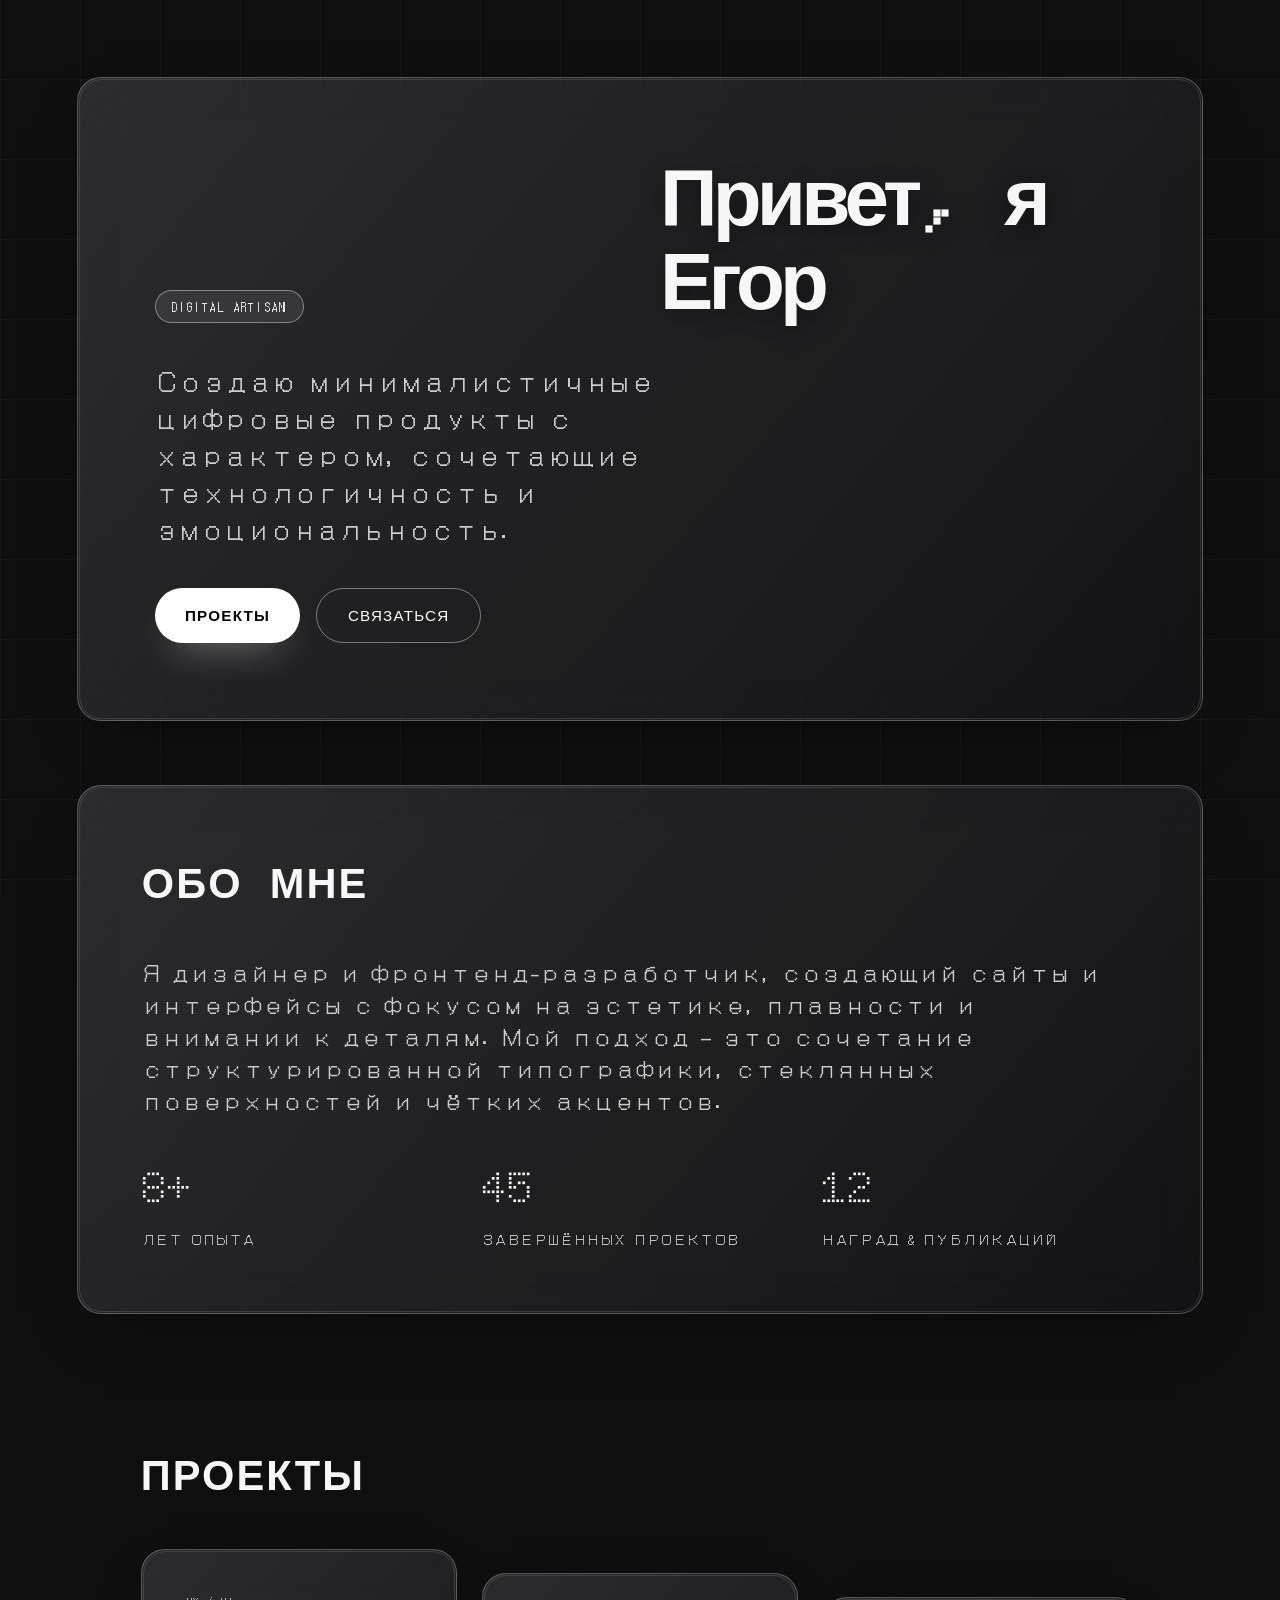
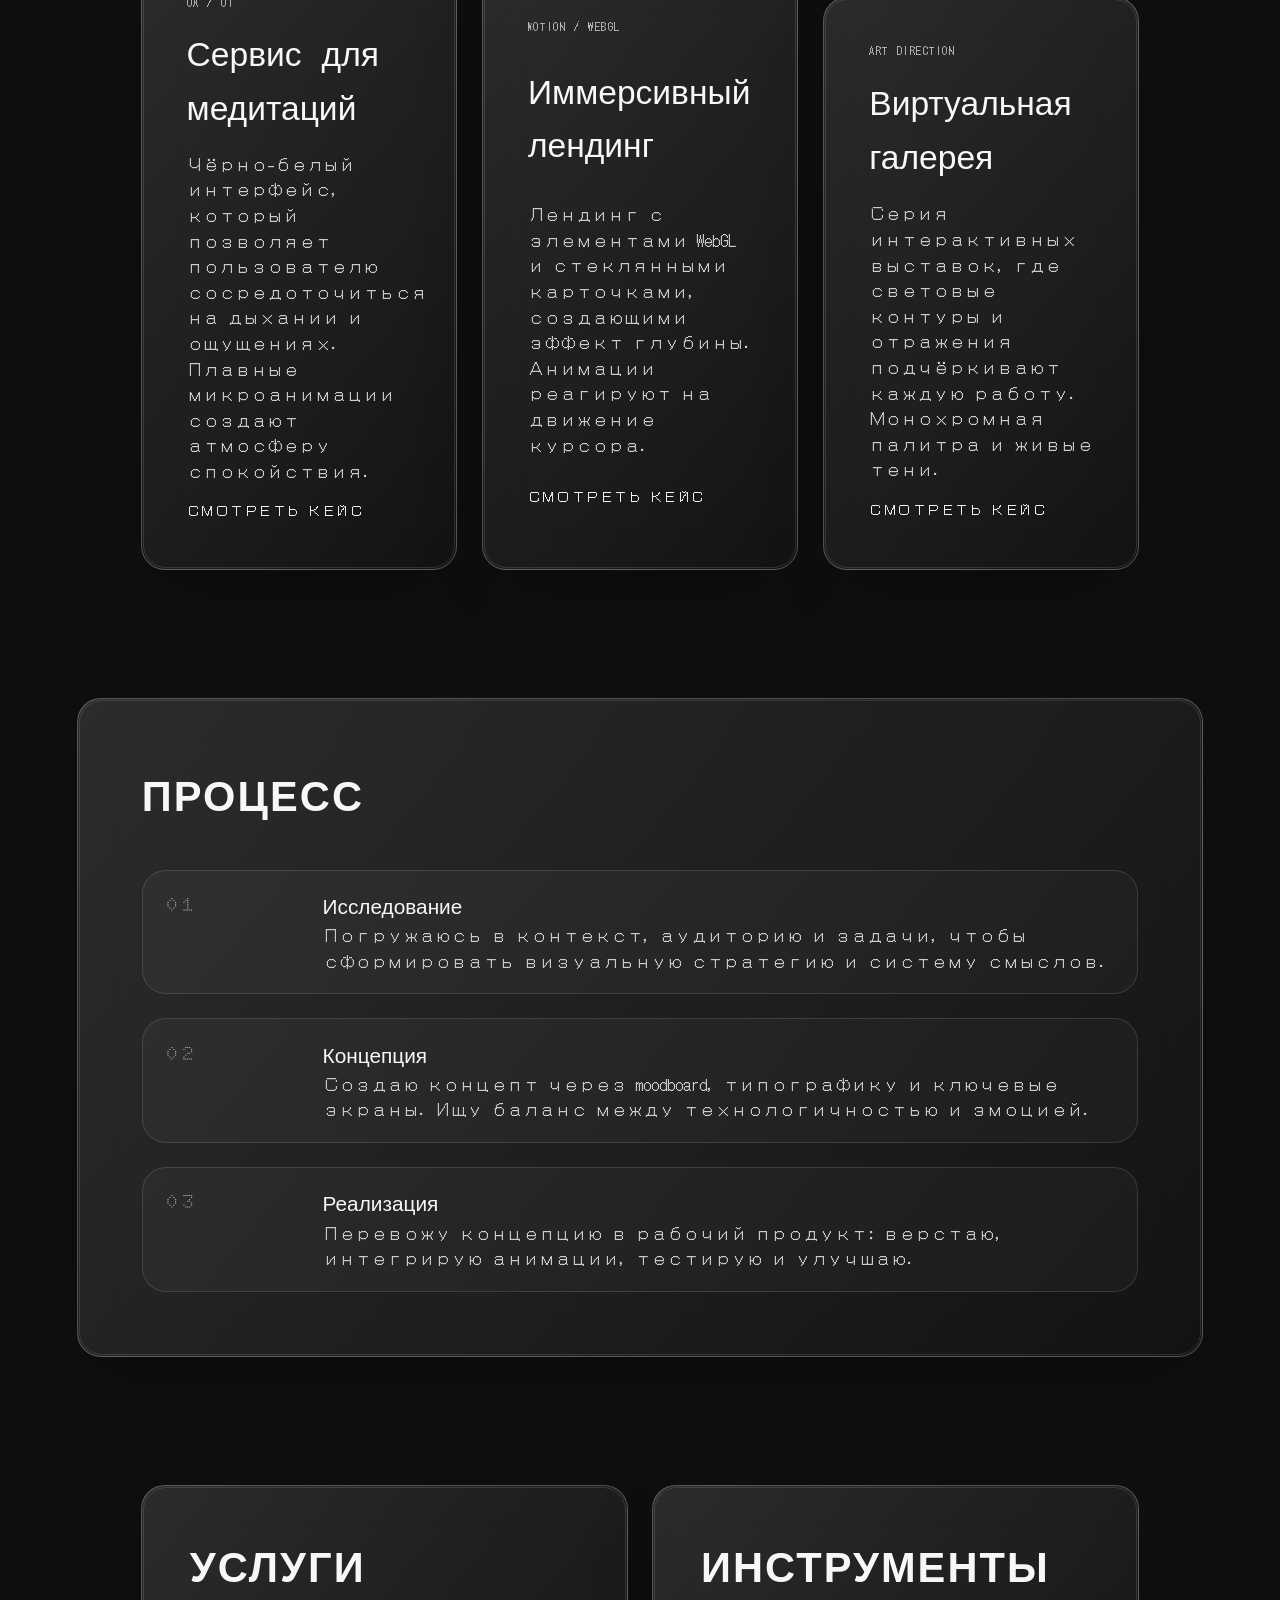
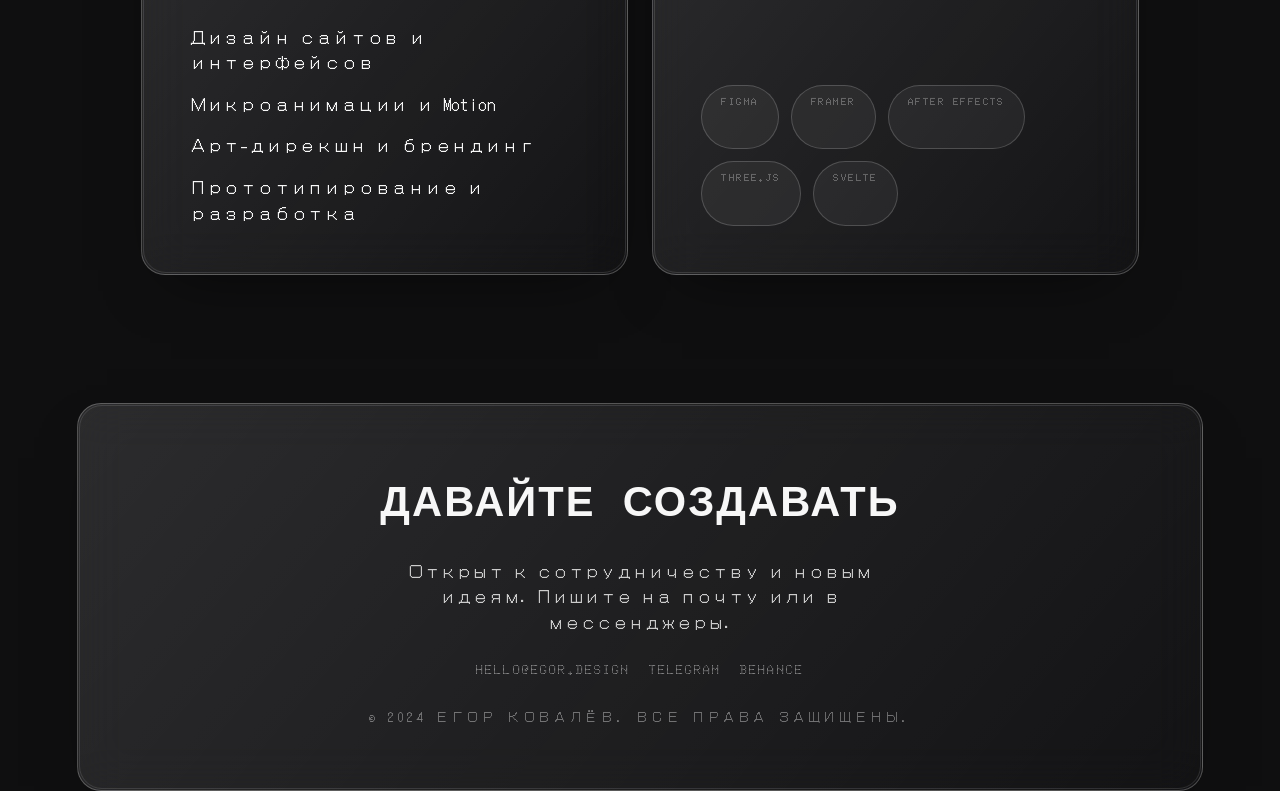
==== index.html @ e9d637c5 "Add monochrome glassmorphism portfolio site" ====
<!DOCTYPE html>
<html lang="ru">
<head>
  <meta charset="UTF-8" />
  <meta name="viewport" content="width=device-width, initial-scale=1.0" />
  <title>Портфолио — Черно-белая эстетика</title>
  <link rel="preconnect" href="https://fonts.googleapis.com">
  <link rel="preconnect" href="https://fonts.gstatic.com" crossorigin>
  <link href="https://fonts.googleapis.com/css2?family=Doto:wght@100..900&display=swap" rel="stylesheet">
  <link rel="preconnect" href="https://fonts.googleapis.com">
  <link rel="preconnect" href="https://fonts.gstatic.com" crossorigin>
  <link href="https://fonts.googleapis.com/css2?family=DotGothic16&display=swap" rel="stylesheet">
  <link rel="stylesheet" href="styles.css" />
</head>
<body>
  <div class="grid-bg"></div>
  <header class="glass hero">
    <div class="hero__badge dotgothic16-regular">Digital artisan</div>
    <h1 class="hero__title doto-900">Привет, я Егор</h1>
    <p class="hero__subtitle dotgothic16-regular">Создаю минималистичные цифровые продукты с характером, сочетающие технологичность и эмоциональность.</p>
    <div class="hero__cta">
      <a class="btn btn--primary" href="#projects">Проекты</a>
      <a class="btn btn--ghost" href="#contact">Связаться</a>
    </div>
  </header>

  <main>
    <section class="glass section" id="about">
      <h2 class="section__title doto-700">Обо мне</h2>
      <div class="section__content">
        <p class="lead dotgothic16-regular">Я дизайнер и фронтенд-разработчик, создающий сайты и интерфейсы с фокусом на эстетике, плавности и внимании к деталям. Мой подход — это сочетание структурированной типографики, стеклянных поверхностей и чётких акцентов.</p>
        <ul class="stats">
          <li class="stats__item">
            <span class="stats__value doto-500">8+</span>
            <span class="stats__label dotgothic16-regular">лет опыта</span>
          </li>
          <li class="stats__item">
            <span class="stats__value doto-500">45</span>
            <span class="stats__label dotgothic16-regular">завершённых проектов</span>
          </li>
          <li class="stats__item">
            <span class="stats__value doto-500">12</span>
            <span class="stats__label dotgothic16-regular">наград &amp; публикаций</span>
          </li>
        </ul>
      </div>
    </section>

    <section class="section" id="projects">
      <h2 class="section__title doto-700">Проекты</h2>
      <div class="projects">
        <article class="project glass">
          <div class="project__tag dotgothic16-regular">UX / UI</div>
          <h3 class="project__title doto-500">Сервис для медитаций</h3>
          <p class="project__description dotgothic16-regular">Чёрно-белый интерфейс, который позволяет пользователю сосредоточиться на дыхании и ощущениях. Плавные микроанимации создают атмосферу спокойствия.</p>
          <a class="project__link dotgothic16-regular" href="#">Смотреть кейс</a>
        </article>
        <article class="project glass">
          <div class="project__tag dotgothic16-regular">Motion / WebGL</div>
          <h3 class="project__title doto-500">Иммерсивный лендинг</h3>
          <p class="project__description dotgothic16-regular">Лендинг с элементами WebGL и стеклянными карточками, создающими эффект глубины. Анимации реагируют на движение курсора.</p>
          <a class="project__link dotgothic16-regular" href="#">Смотреть кейс</a>
        </article>
        <article class="project glass">
          <div class="project__tag dotgothic16-regular">Art Direction</div>
          <h3 class="project__title doto-500">Виртуальная галерея</h3>
          <p class="project__description dotgothic16-regular">Серия интерактивных выставок, где световые контуры и отражения подчёркивают каждую работу. Монохромная палитра и живые тени.</p>
          <a class="project__link dotgothic16-regular" href="#">Смотреть кейс</a>
        </article>
      </div>
    </section>

    <section class="glass section" id="process">
      <h2 class="section__title doto-700">Процесс</h2>
      <ol class="timeline">
        <li class="timeline__item">
          <span class="timeline__step doto-400">01</span>
          <div>
            <h3 class="timeline__title doto-500">Исследование</h3>
            <p class="timeline__description dotgothic16-regular">Погружаюсь в контекст, аудиторию и задачи, чтобы сформировать визуальную стратегию и систему смыслов.</p>
          </div>
        </li>
        <li class="timeline__item">
          <span class="timeline__step doto-400">02</span>
          <div>
            <h3 class="timeline__title doto-500">Концепция</h3>
            <p class="timeline__description dotgothic16-regular">Создаю концепт через moodboard, типографику и ключевые экраны. Ищу баланс между технологичностью и эмоцией.</p>
          </div>
        </li>
        <li class="timeline__item">
          <span class="timeline__step doto-400">03</span>
          <div>
            <h3 class="timeline__title doto-500">Реализация</h3>
            <p class="timeline__description dotgothic16-regular">Перевожу концепцию в рабочий продукт: верстаю, интегрирую анимации, тестирую и улучшаю.</p>
          </div>
        </li>
      </ol>
    </section>

    <section class="section section--split" id="services">
      <div class="glass split-card">
        <h2 class="section__title doto-700">Услуги</h2>
        <ul class="service-list">
          <li class="service-list__item dotgothic16-regular">Дизайн сайтов и интерфейсов</li>
          <li class="service-list__item dotgothic16-regular">Микроанимации и Motion</li>
          <li class="service-list__item dotgothic16-regular">Арт-дирекшн и брендинг</li>
          <li class="service-list__item dotgothic16-regular">Прототипирование и разработка</li>
        </ul>
      </div>
      <div class="glass split-card">
        <h2 class="section__title doto-700">Инструменты</h2>
        <div class="tags">
          <span class="tag doto-400">Figma</span>
          <span class="tag doto-400">Framer</span>
          <span class="tag doto-400">After Effects</span>
          <span class="tag doto-400">Three.js</span>
          <span class="tag doto-400">Svelte</span>
        </div>
      </div>
    </section>
  </main>

  <footer class="glass footer" id="contact">
    <h2 class="section__title doto-700">Давайте создавать</h2>
    <p class="footer__text dotgothic16-regular">Открыт к сотрудничеству и новым идеям. Пишите на почту или в мессенджеры.</p>
    <div class="footer__links">
      <a class="footer__link doto-400" href="mailto:hello@egor.design">hello@egor.design</a>
      <a class="footer__link doto-400" href="https://t.me/egor_design">Telegram</a>
      <a class="footer__link doto-400" href="https://www.behance.net/egor">Behance</a>
    </div>
    <p class="footer__copyright dotgothic16-regular">© 2024 Егор Ковалёв. Все права защищены.</p>
  </footer>
</body>
</html>
---- styles.css ----
:root {
  --bg-dark: #0f0f10;
  --bg-dark-soft: rgba(24, 24, 26, 0.65);
  --bg-light: rgba(255, 255, 255, 0.08);
  --border-glass: rgba(255, 255, 255, 0.25);
  --border-strong: rgba(255, 255, 255, 0.4);
  --text-high: #f7f7f7;
  --text-medium: #cccccc;
  --accent: #ffffff;
  --shadow: rgba(0, 0, 0, 0.6);
  --transition: 280ms ease;
  --radius: 24px;
}

* {
  box-sizing: border-box;
  margin: 0;
  padding: 0;
}

html,
body {
  height: 100%;
  background: var(--bg-dark);
  color: var(--text-high);
  font-family: "Doto", sans-serif;
  line-height: 1.6;
  -webkit-font-smoothing: antialiased;
}

body {
  position: relative;
  overflow-x: hidden;
  padding: clamp(2rem, 5vw, 4rem);
  display: grid;
  gap: clamp(2.5rem, 5vw, 4rem);
}

.grid-bg {
  pointer-events: none;
  position: fixed;
  inset: 0;
  background-image:
    linear-gradient(90deg, rgba(255, 255, 255, 0.05) 1px, transparent 0),
    linear-gradient(0deg, rgba(255, 255, 255, 0.05) 1px, transparent 0);
  background-size: 80px 80px;
  opacity: 0.65;
  z-index: 0;
  animation: gridPulse 12s ease-in-out infinite;
}

@keyframes gridPulse {
  0%,
  100% {
    opacity: 0.55;
    transform: scale(1);
  }
  50% {
    opacity: 0.8;
    transform: scale(1.02);
  }
}

.glass {
  position: relative;
  z-index: 1;
  border-radius: var(--radius);
  background: linear-gradient(130deg, rgba(255, 255, 255, 0.12), rgba(255, 255, 255, 0.02));
  border: 1px solid var(--border-glass);
  box-shadow: 0 25px 60px -30px var(--shadow);
  backdrop-filter: blur(24px) saturate(180%);
  -webkit-backdrop-filter: blur(24px) saturate(180%);
  transition: transform var(--transition), border-color var(--transition), box-shadow var(--transition);
}

.glass::after {
  content: "";
  position: absolute;
  inset: 1px;
  border-radius: calc(var(--radius) - 1px);
  border: 1px solid rgba(255, 255, 255, 0.12);
  pointer-events: none;
}

.hero {
  padding: clamp(2.5rem, 6vw, 5rem);
  display: grid;
  gap: clamp(1.25rem, 4vw, 2.5rem);
  align-content: start;
  animation: fadeSlide 900ms ease-out forwards;
}

.hero__badge {
  width: fit-content;
  padding: 0.35rem 1rem;
  border-radius: 999px;
  background: rgba(255, 255, 255, 0.08);
  border: 1px solid var(--border-strong);
  text-transform: uppercase;
  letter-spacing: 0.18em;
  font-size: 0.75rem;
}

.hero__title {
  font-size: clamp(3rem, 8vw, 5rem);
  font-weight: 800;
  letter-spacing: -0.06em;
  line-height: 1.05;
  text-shadow: 0 6px 25px rgba(0, 0, 0, 0.4);
}

.hero__subtitle {
  max-width: 52ch;
  color: var(--text-medium);
  font-size: clamp(1.1rem, 3vw, 1.45rem);
}

.hero__cta {
  display: flex;
  flex-wrap: wrap;
  gap: 1rem;
}

.btn {
  display: inline-flex;
  align-items: center;
  justify-content: center;
  padding: 0.9rem 1.9rem;
  border-radius: 999px;
  text-decoration: none;
  font-size: 0.95rem;
  letter-spacing: 0.08em;
  text-transform: uppercase;
  transition: transform var(--transition), background var(--transition), color var(--transition), border-color var(--transition);
}

.btn--primary {
  background: var(--accent);
  color: #060606;
  font-weight: 600;
  box-shadow: 0 18px 38px -22px rgba(255, 255, 255, 0.9);
}

.btn--ghost {
  background: transparent;
  color: var(--accent);
  border: 1px solid var(--border-strong);
}

.btn:hover,
.btn:focus {
  transform: translateY(-4px) scale(1.02);
}

.section {
  display: grid;
  gap: clamp(1.5rem, 4vw, 2.5rem);
  padding: clamp(2.25rem, 5vw, 4rem);
  position: relative;
  z-index: 1;
}

.section__title {
  font-size: clamp(1.8rem, 4vw, 2.6rem);
  letter-spacing: 0.05em;
  text-transform: uppercase;
}

.section__content {
  display: grid;
  gap: clamp(1.4rem, 3vw, 2.2rem);
}

.lead {
  font-size: clamp(1rem, 2.8vw, 1.25rem);
  color: var(--text-medium);
}

.stats {
  display: grid;
  grid-template-columns: repeat(auto-fit, minmax(120px, 1fr));
  gap: 1.5rem;
  list-style: none;
}

.stats__item {
  display: grid;
  gap: 0.4rem;
}

.stats__value {
  font-size: clamp(2rem, 5vw, 2.8rem);
  letter-spacing: -0.03em;
}

.stats__label {
  color: var(--text-medium);
  text-transform: uppercase;
  letter-spacing: 0.12em;
  font-size: 0.75rem;
}

.projects {
  display: grid;
  gap: 1.6rem;
}

.project {
  padding: clamp(1.8rem, 4vw, 2.8rem);
  display: grid;
  gap: 1rem;
  transition: transform var(--transition), border-color var(--transition);
}

.project__tag {
  letter-spacing: 0.14em;
  text-transform: uppercase;
  font-size: 0.7rem;
  color: var(--text-medium);
}

.project__title {
  font-size: clamp(1.5rem, 3.5vw, 2.1rem);
}

.project__description {
  color: var(--text-medium);
}

.project__link {
  width: fit-content;
  position: relative;
  letter-spacing: 0.12em;
  text-transform: uppercase;
  font-size: 0.8rem;
  color: var(--accent);
  text-decoration: none;
  padding-bottom: 0.2rem;
}

.project__link::after {
  content: "";
  position: absolute;
  left: 0;
  bottom: 0;
  width: 100%;
  height: 1px;
  background: var(--accent);
  transform-origin: right;
  transform: scaleX(0);
  transition: transform var(--transition);
}

.project:hover,
.project:focus-within {
  transform: translateY(-6px);
  border-color: rgba(255, 255, 255, 0.38);
}

.project:hover .project__link::after,
.project:focus-within .project__link::after {
  transform-origin: left;
  transform: scaleX(1);
}

.timeline {
  list-style: none;
  display: grid;
  gap: 1.5rem;
}

.timeline__item {
  display: grid;
  grid-template-columns: minmax(50px, 1fr) 6fr;
  gap: 1.5rem;
  align-items: start;
  padding: 1.2rem 1.5rem;
  border-radius: var(--radius);
  background: rgba(255, 255, 255, 0.03);
  border: 1px solid rgba(255, 255, 255, 0.12);
  transition: transform var(--transition), background var(--transition);
}

.timeline__item:hover {
  transform: translateX(6px);
  background: rgba(255, 255, 255, 0.08);
}

.timeline__step {
  font-size: 1.2rem;
  letter-spacing: 0.2em;
  color: var(--text-medium);
}

.timeline__title {
  font-size: 1.3rem;
}

.timeline__description {
  color: var(--text-medium);
}

.section--split {
  display: grid;
  gap: 1.5rem;
  grid-template-columns: repeat(auto-fit, minmax(260px, 1fr));
}

.split-card {
  padding: clamp(2rem, 4vw, 3rem);
  display: grid;
  gap: 1.5rem;
}

.service-list {
  list-style: none;
  display: grid;
  gap: 1rem;
}

.service-list__item {
  letter-spacing: 0.05em;
}

.tags {
  display: flex;
  flex-wrap: wrap;
  gap: 0.75rem;
}

.tag {
  padding: 0.5rem 1.2rem;
  border-radius: 999px;
  border: 1px solid rgba(255, 255, 255, 0.18);
  background: rgba(255, 255, 255, 0.05);
  letter-spacing: 0.14em;
  text-transform: uppercase;
  font-size: 0.65rem;
}

.footer {
  padding: clamp(2.5rem, 6vw, 4rem);
  display: grid;
  gap: 1.5rem;
  text-align: center;
}

.footer__text {
  color: var(--text-medium);
  max-width: 60ch;
  margin: 0 auto;
}

.footer__links {
  display: flex;
  flex-wrap: wrap;
  justify-content: center;
  gap: 1.2rem;
}

.footer__link {
  text-decoration: none;
  color: var(--accent);
  letter-spacing: 0.08em;
  text-transform: uppercase;
  font-size: 0.8rem;
  position: relative;
  padding-bottom: 0.2rem;
}

.footer__link::after {
  content: "";
  position: absolute;
  left: 0;
  bottom: 0;
  width: 100%;
  height: 1px;
  background: rgba(255, 255, 255, 0.5);
  transform: scaleX(0);
  transform-origin: right;
  transition: transform var(--transition);
}

.footer__link:hover::after {
  transform-origin: left;
  transform: scaleX(1);
}

.footer__copyright {
  color: rgba(255, 255, 255, 0.4);
  font-size: 0.75rem;
  letter-spacing: 0.3em;
  text-transform: uppercase;
}

@keyframes fadeSlide {
  from {
    opacity: 0;
    transform: translateY(30px);
  }
  to {
    opacity: 1;
    transform: translateY(0);
  }
}

main {
  display: grid;
  gap: clamp(2rem, 5vw, 4rem);
}

.doto-900 { font-family: "Doto", sans-serif; font-weight: 900; }
.doto-700 { font-family: "Doto", sans-serif; font-weight: 700; }
.doto-500 { font-family: "Doto", sans-serif; font-weight: 500; }
.doto-400 { font-family: "Doto", sans-serif; font-weight: 400; }
.doto-300 { font-family: "Doto", sans-serif; font-weight: 300; }
.dotgothic16-regular { font-family: "DotGothic16", sans-serif; font-weight: 400; }

@media (min-width: 900px) {
  body {
    padding: clamp(3rem, 6vw, 6rem);
  }

  .hero {
    grid-template-columns: repeat(2, minmax(0, 1fr));
    align-items: end;
  }

  .hero__subtitle {
    grid-column: span 2;
  }

  .hero__cta {
    grid-column: span 2;
  }

  .projects {
    grid-template-columns: repeat(3, minmax(0, 1fr));
  }

  .project:nth-child(2) {
    margin-top: 1.5rem;
  }

  .project:nth-child(3) {
    margin-top: 3rem;
  }
}

@media (prefers-reduced-motion: reduce) {
  *, *::before, *::after {
    animation-duration: 0.001ms !important;
    animation-iteration-count: 1 !important;
    transition-duration: 0.001ms !important;
    scroll-behavior: auto !important;
  }
}
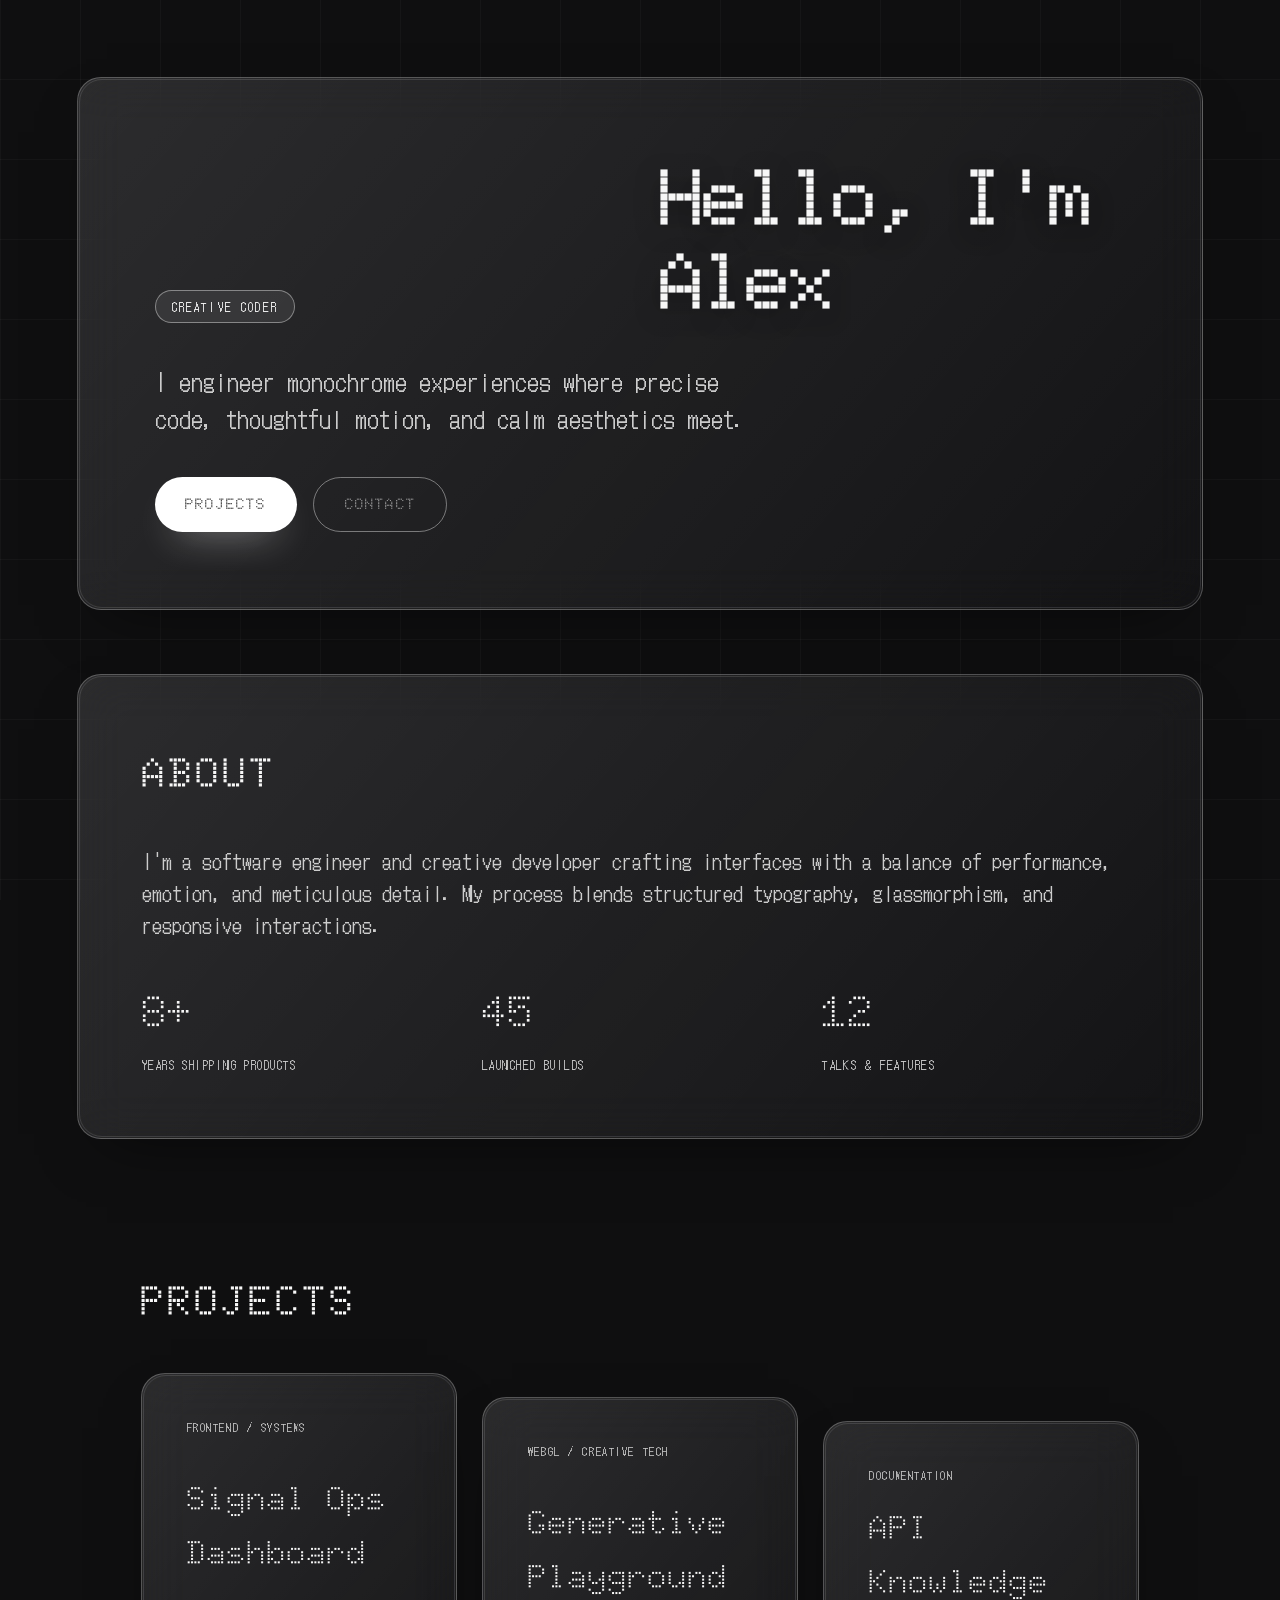
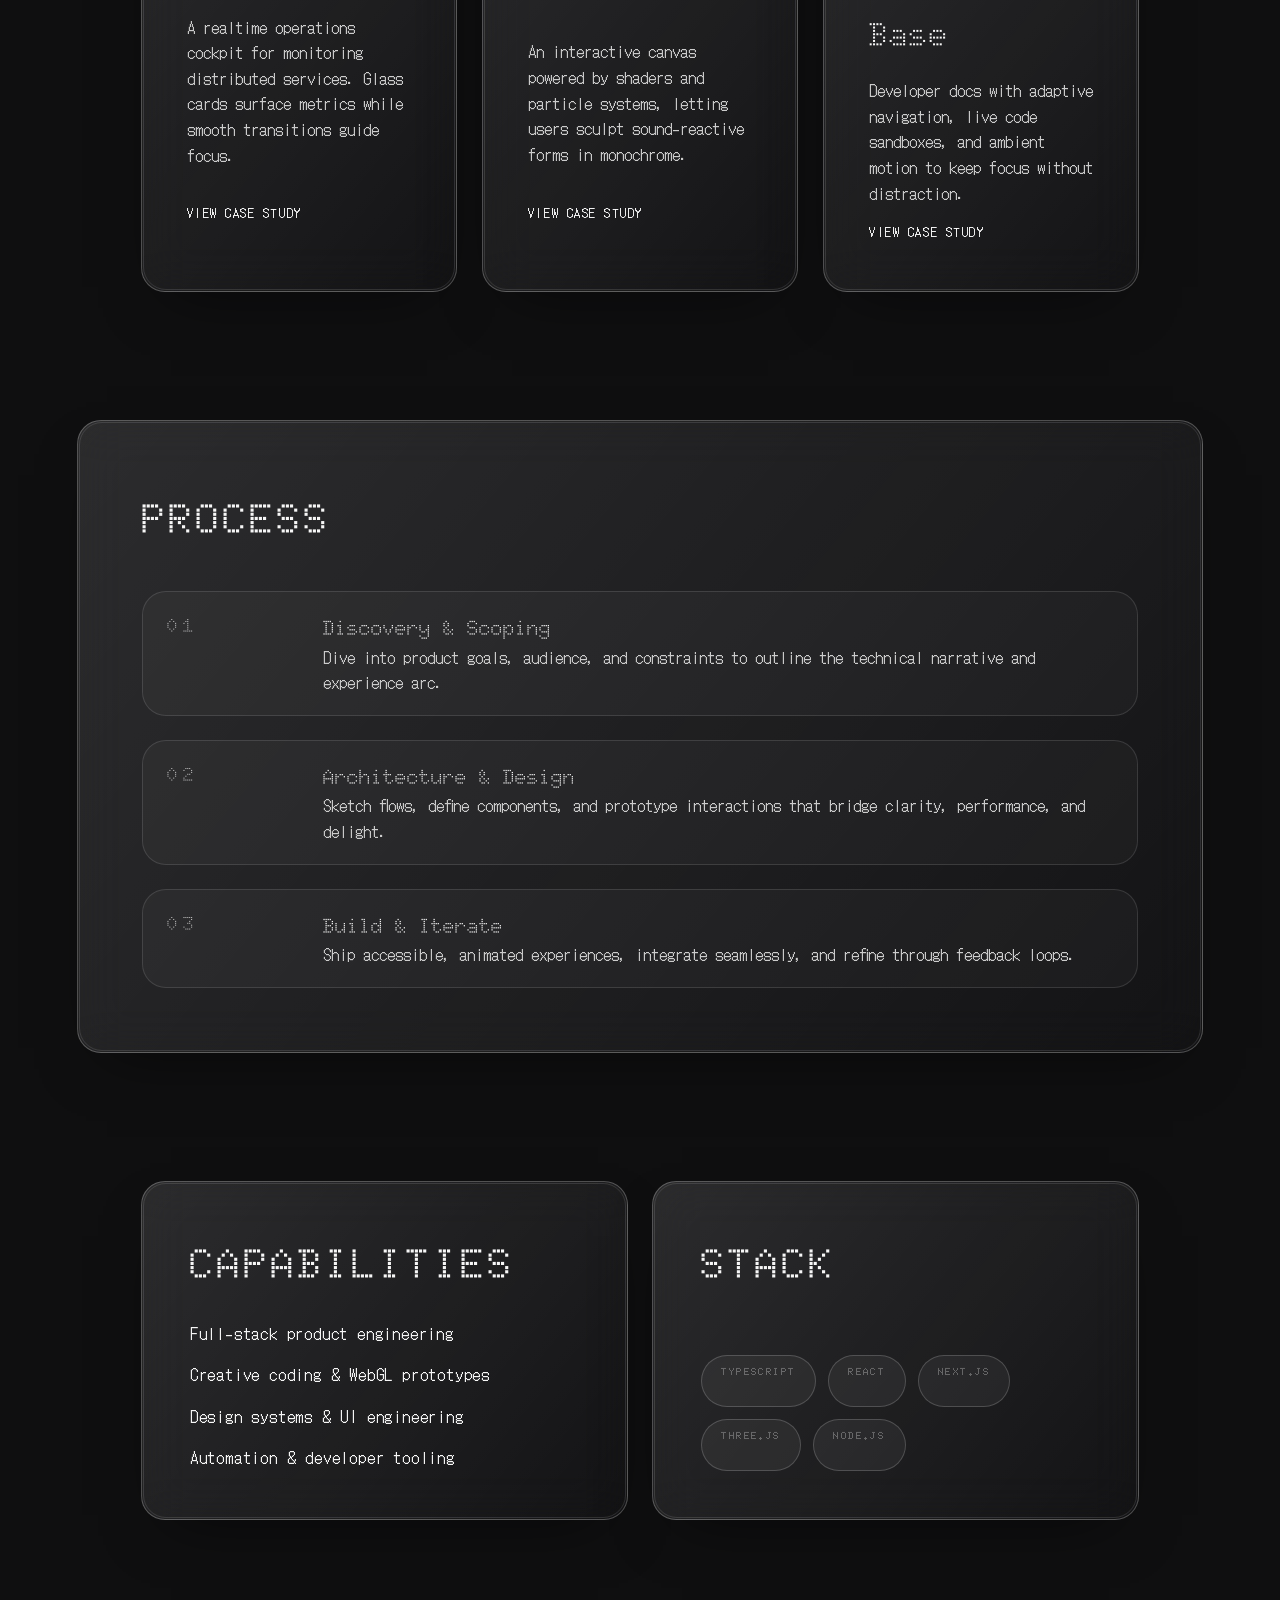
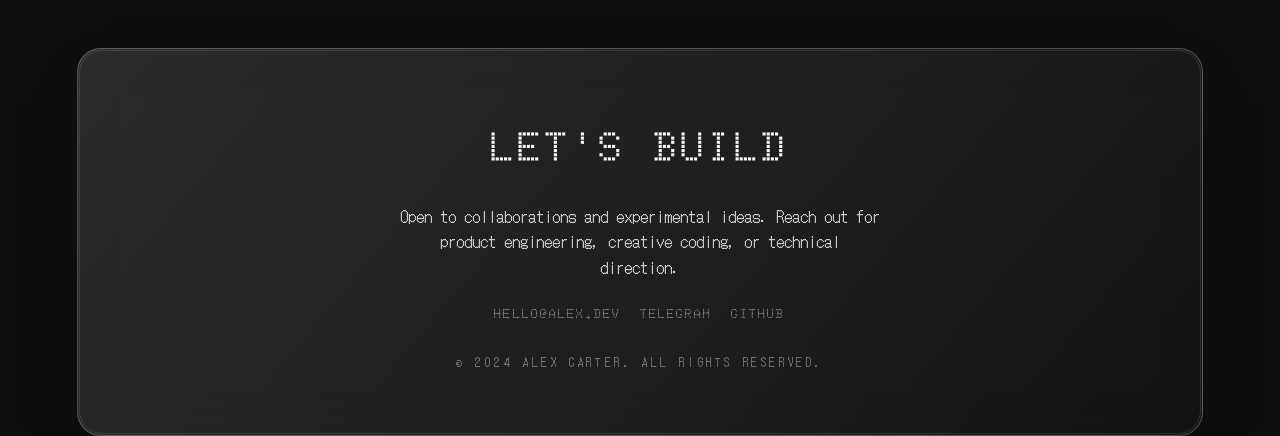
==== commit 1d186e2b: "Translate portfolio content to English" ====
--- a/index.html
+++ b/index.html
@@ -1,9 +1,9 @@
 <!DOCTYPE html>
-<html lang="ru">
+<html lang="en">
 <head>
   <meta charset="UTF-8" />
   <meta name="viewport" content="width=device-width, initial-scale=1.0" />
-  <title>Портфолио — Черно-белая эстетика</title>
+  <title>Monochrome Developer Portfolio</title>
   <link rel="preconnect" href="https://fonts.googleapis.com">
   <link rel="preconnect" href="https://fonts.gstatic.com" crossorigin>
   <link href="https://fonts.googleapis.com/css2?family=Doto:wght@100..900&display=swap" rel="stylesheet">
@@ -15,83 +15,83 @@
 <body>
   <div class="grid-bg"></div>
   <header class="glass hero">
-    <div class="hero__badge dotgothic16-regular">Digital artisan</div>
-    <h1 class="hero__title doto-900">Привет, я Егор</h1>
-    <p class="hero__subtitle dotgothic16-regular">Создаю минималистичные цифровые продукты с характером, сочетающие технологичность и эмоциональность.</p>
+    <div class="hero__badge dotgothic16-regular">Creative coder</div>
+    <h1 class="hero__title doto-900">Hello, I'm Alex</h1>
+    <p class="hero__subtitle dotgothic16-regular">I engineer monochrome experiences where precise code, thoughtful motion, and calm aesthetics meet.</p>
     <div class="hero__cta">
-      <a class="btn btn--primary" href="#projects">Проекты</a>
-      <a class="btn btn--ghost" href="#contact">Связаться</a>
+      <a class="btn btn--primary" href="#projects">Projects</a>
+      <a class="btn btn--ghost" href="#contact">Contact</a>
     </div>
   </header>
 
   <main>
     <section class="glass section" id="about">
-      <h2 class="section__title doto-700">Обо мне</h2>
+      <h2 class="section__title doto-700">About</h2>
       <div class="section__content">
-        <p class="lead dotgothic16-regular">Я дизайнер и фронтенд-разработчик, создающий сайты и интерфейсы с фокусом на эстетике, плавности и внимании к деталям. Мой подход — это сочетание структурированной типографики, стеклянных поверхностей и чётких акцентов.</p>
+        <p class="lead dotgothic16-regular">I'm a software engineer and creative developer crafting interfaces with a balance of performance, emotion, and meticulous detail. My process blends structured typography, glassmorphism, and responsive interactions.</p>
         <ul class="stats">
           <li class="stats__item">
             <span class="stats__value doto-500">8+</span>
-            <span class="stats__label dotgothic16-regular">лет опыта</span>
+            <span class="stats__label dotgothic16-regular">years shipping products</span>
           </li>
           <li class="stats__item">
             <span class="stats__value doto-500">45</span>
-            <span class="stats__label dotgothic16-regular">завершённых проектов</span>
+            <span class="stats__label dotgothic16-regular">launched builds</span>
           </li>
           <li class="stats__item">
             <span class="stats__value doto-500">12</span>
-            <span class="stats__label dotgothic16-regular">наград &amp; публикаций</span>
+            <span class="stats__label dotgothic16-regular">talks &amp; features</span>
           </li>
         </ul>
       </div>
     </section>
 
     <section class="section" id="projects">
-      <h2 class="section__title doto-700">Проекты</h2>
+      <h2 class="section__title doto-700">Projects</h2>
       <div class="projects">
         <article class="project glass">
-          <div class="project__tag dotgothic16-regular">UX / UI</div>
-          <h3 class="project__title doto-500">Сервис для медитаций</h3>
-          <p class="project__description dotgothic16-regular">Чёрно-белый интерфейс, который позволяет пользователю сосредоточиться на дыхании и ощущениях. Плавные микроанимации создают атмосферу спокойствия.</p>
-          <a class="project__link dotgothic16-regular" href="#">Смотреть кейс</a>
+          <div class="project__tag dotgothic16-regular">Frontend / Systems</div>
+          <h3 class="project__title doto-500">Signal Ops Dashboard</h3>
+          <p class="project__description dotgothic16-regular">A realtime operations cockpit for monitoring distributed services. Glass cards surface metrics while smooth transitions guide focus.</p>
+          <a class="project__link dotgothic16-regular" href="#">View case study</a>
         </article>
         <article class="project glass">
-          <div class="project__tag dotgothic16-regular">Motion / WebGL</div>
-          <h3 class="project__title doto-500">Иммерсивный лендинг</h3>
-          <p class="project__description dotgothic16-regular">Лендинг с элементами WebGL и стеклянными карточками, создающими эффект глубины. Анимации реагируют на движение курсора.</p>
-          <a class="project__link dotgothic16-regular" href="#">Смотреть кейс</a>
+          <div class="project__tag dotgothic16-regular">WebGL / Creative Tech</div>
+          <h3 class="project__title doto-500">Generative Playground</h3>
+          <p class="project__description dotgothic16-regular">An interactive canvas powered by shaders and particle systems, letting users sculpt sound-reactive forms in monochrome.</p>
+          <a class="project__link dotgothic16-regular" href="#">View case study</a>
         </article>
         <article class="project glass">
-          <div class="project__tag dotgothic16-regular">Art Direction</div>
-          <h3 class="project__title doto-500">Виртуальная галерея</h3>
-          <p class="project__description dotgothic16-regular">Серия интерактивных выставок, где световые контуры и отражения подчёркивают каждую работу. Монохромная палитра и живые тени.</p>
-          <a class="project__link dotgothic16-regular" href="#">Смотреть кейс</a>
+          <div class="project__tag dotgothic16-regular">Documentation</div>
+          <h3 class="project__title doto-500">API Knowledge Base</h3>
+          <p class="project__description dotgothic16-regular">Developer docs with adaptive navigation, live code sandboxes, and ambient motion to keep focus without distraction.</p>
+          <a class="project__link dotgothic16-regular" href="#">View case study</a>
         </article>
       </div>
     </section>
 
     <section class="glass section" id="process">
-      <h2 class="section__title doto-700">Процесс</h2>
+      <h2 class="section__title doto-700">Process</h2>
       <ol class="timeline">
         <li class="timeline__item">
           <span class="timeline__step doto-400">01</span>
           <div>
-            <h3 class="timeline__title doto-500">Исследование</h3>
-            <p class="timeline__description dotgothic16-regular">Погружаюсь в контекст, аудиторию и задачи, чтобы сформировать визуальную стратегию и систему смыслов.</p>
+            <h3 class="timeline__title doto-500">Discovery &amp; Scoping</h3>
+            <p class="timeline__description dotgothic16-regular">Dive into product goals, audience, and constraints to outline the technical narrative and experience arc.</p>
           </div>
         </li>
         <li class="timeline__item">
           <span class="timeline__step doto-400">02</span>
           <div>
-            <h3 class="timeline__title doto-500">Концепция</h3>
-            <p class="timeline__description dotgothic16-regular">Создаю концепт через moodboard, типографику и ключевые экраны. Ищу баланс между технологичностью и эмоцией.</p>
+            <h3 class="timeline__title doto-500">Architecture &amp; Design</h3>
+            <p class="timeline__description dotgothic16-regular">Sketch flows, define components, and prototype interactions that bridge clarity, performance, and delight.</p>
           </div>
         </li>
         <li class="timeline__item">
           <span class="timeline__step doto-400">03</span>
           <div>
-            <h3 class="timeline__title doto-500">Реализация</h3>
-            <p class="timeline__description dotgothic16-regular">Перевожу концепцию в рабочий продукт: верстаю, интегрирую анимации, тестирую и улучшаю.</p>
+            <h3 class="timeline__title doto-500">Build &amp; Iterate</h3>
+            <p class="timeline__description dotgothic16-regular">Ship accessible, animated experiences, integrate seamlessly, and refine through feedback loops.</p>
           </div>
         </li>
       </ol>
@@ -99,36 +99,36 @@
 
     <section class="section section--split" id="services">
       <div class="glass split-card">
-        <h2 class="section__title doto-700">Услуги</h2>
+        <h2 class="section__title doto-700">Capabilities</h2>
         <ul class="service-list">
-          <li class="service-list__item dotgothic16-regular">Дизайн сайтов и интерфейсов</li>
-          <li class="service-list__item dotgothic16-regular">Микроанимации и Motion</li>
-          <li class="service-list__item dotgothic16-regular">Арт-дирекшн и брендинг</li>
-          <li class="service-list__item dotgothic16-regular">Прототипирование и разработка</li>
+          <li class="service-list__item dotgothic16-regular">Full-stack product engineering</li>
+          <li class="service-list__item dotgothic16-regular">Creative coding &amp; WebGL prototypes</li>
+          <li class="service-list__item dotgothic16-regular">Design systems &amp; UI engineering</li>
+          <li class="service-list__item dotgothic16-regular">Automation &amp; developer tooling</li>
         </ul>
       </div>
       <div class="glass split-card">
-        <h2 class="section__title doto-700">Инструменты</h2>
+        <h2 class="section__title doto-700">Stack</h2>
         <div class="tags">
-          <span class="tag doto-400">Figma</span>
-          <span class="tag doto-400">Framer</span>
-          <span class="tag doto-400">After Effects</span>
+          <span class="tag doto-400">TypeScript</span>
+          <span class="tag doto-400">React</span>
+          <span class="tag doto-400">Next.js</span>
           <span class="tag doto-400">Three.js</span>
-          <span class="tag doto-400">Svelte</span>
+          <span class="tag doto-400">Node.js</span>
         </div>
       </div>
     </section>
   </main>
 
   <footer class="glass footer" id="contact">
-    <h2 class="section__title doto-700">Давайте создавать</h2>
-    <p class="footer__text dotgothic16-regular">Открыт к сотрудничеству и новым идеям. Пишите на почту или в мессенджеры.</p>
+    <h2 class="section__title doto-700">Let's build</h2>
+    <p class="footer__text dotgothic16-regular">Open to collaborations and experimental ideas. Reach out for product engineering, creative coding, or technical direction.</p>
     <div class="footer__links">
-      <a class="footer__link doto-400" href="mailto:hello@egor.design">hello@egor.design</a>
-      <a class="footer__link doto-400" href="https://t.me/egor_design">Telegram</a>
-      <a class="footer__link doto-400" href="https://www.behance.net/egor">Behance</a>
+      <a class="footer__link doto-400" href="mailto:hello@alex.dev">hello@alex.dev</a>
+      <a class="footer__link doto-400" href="https://t.me/alex_codes">Telegram</a>
+      <a class="footer__link doto-400" href="https://github.com/alex">GitHub</a>
     </div>
-    <p class="footer__copyright dotgothic16-regular">© 2024 Егор Ковалёв. Все права защищены.</p>
+    <p class="footer__copyright dotgothic16-regular">© 2024 Alex Carter. All rights reserved.</p>
   </footer>
 </body>
 </html>
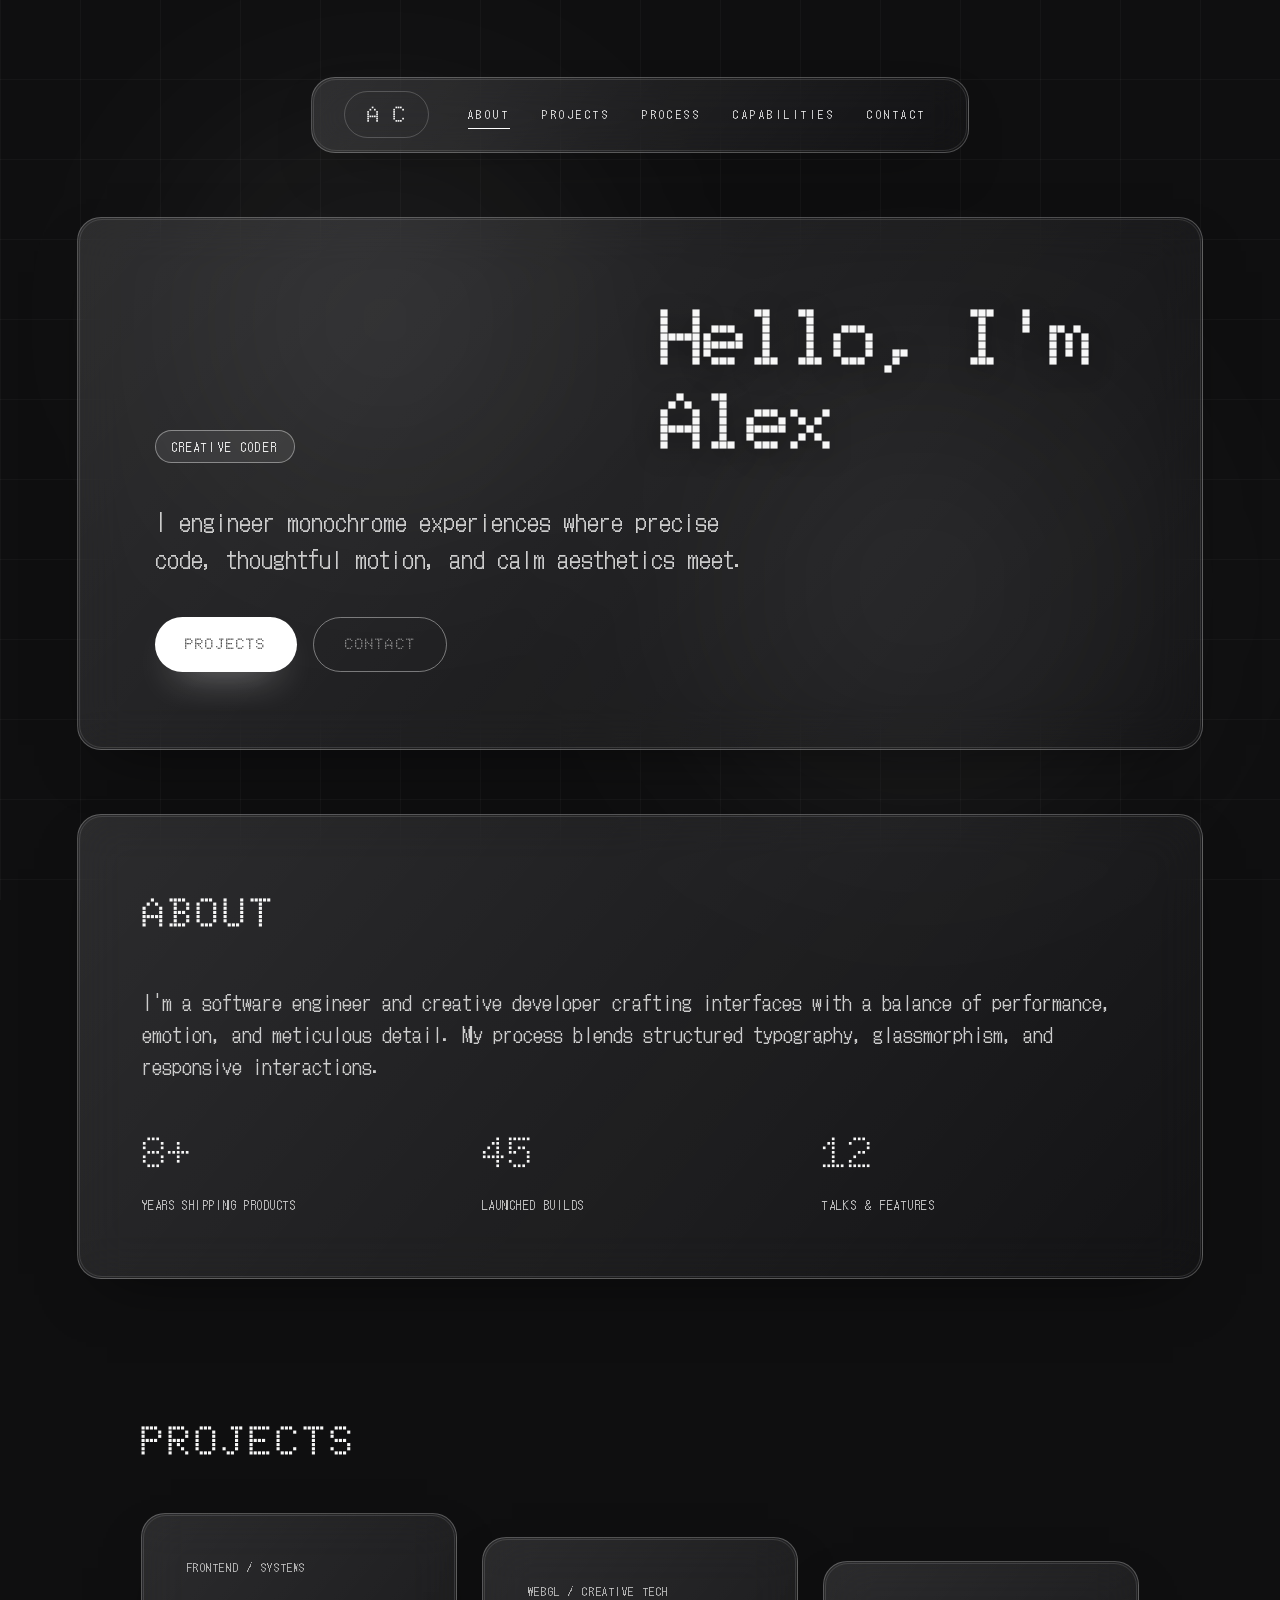
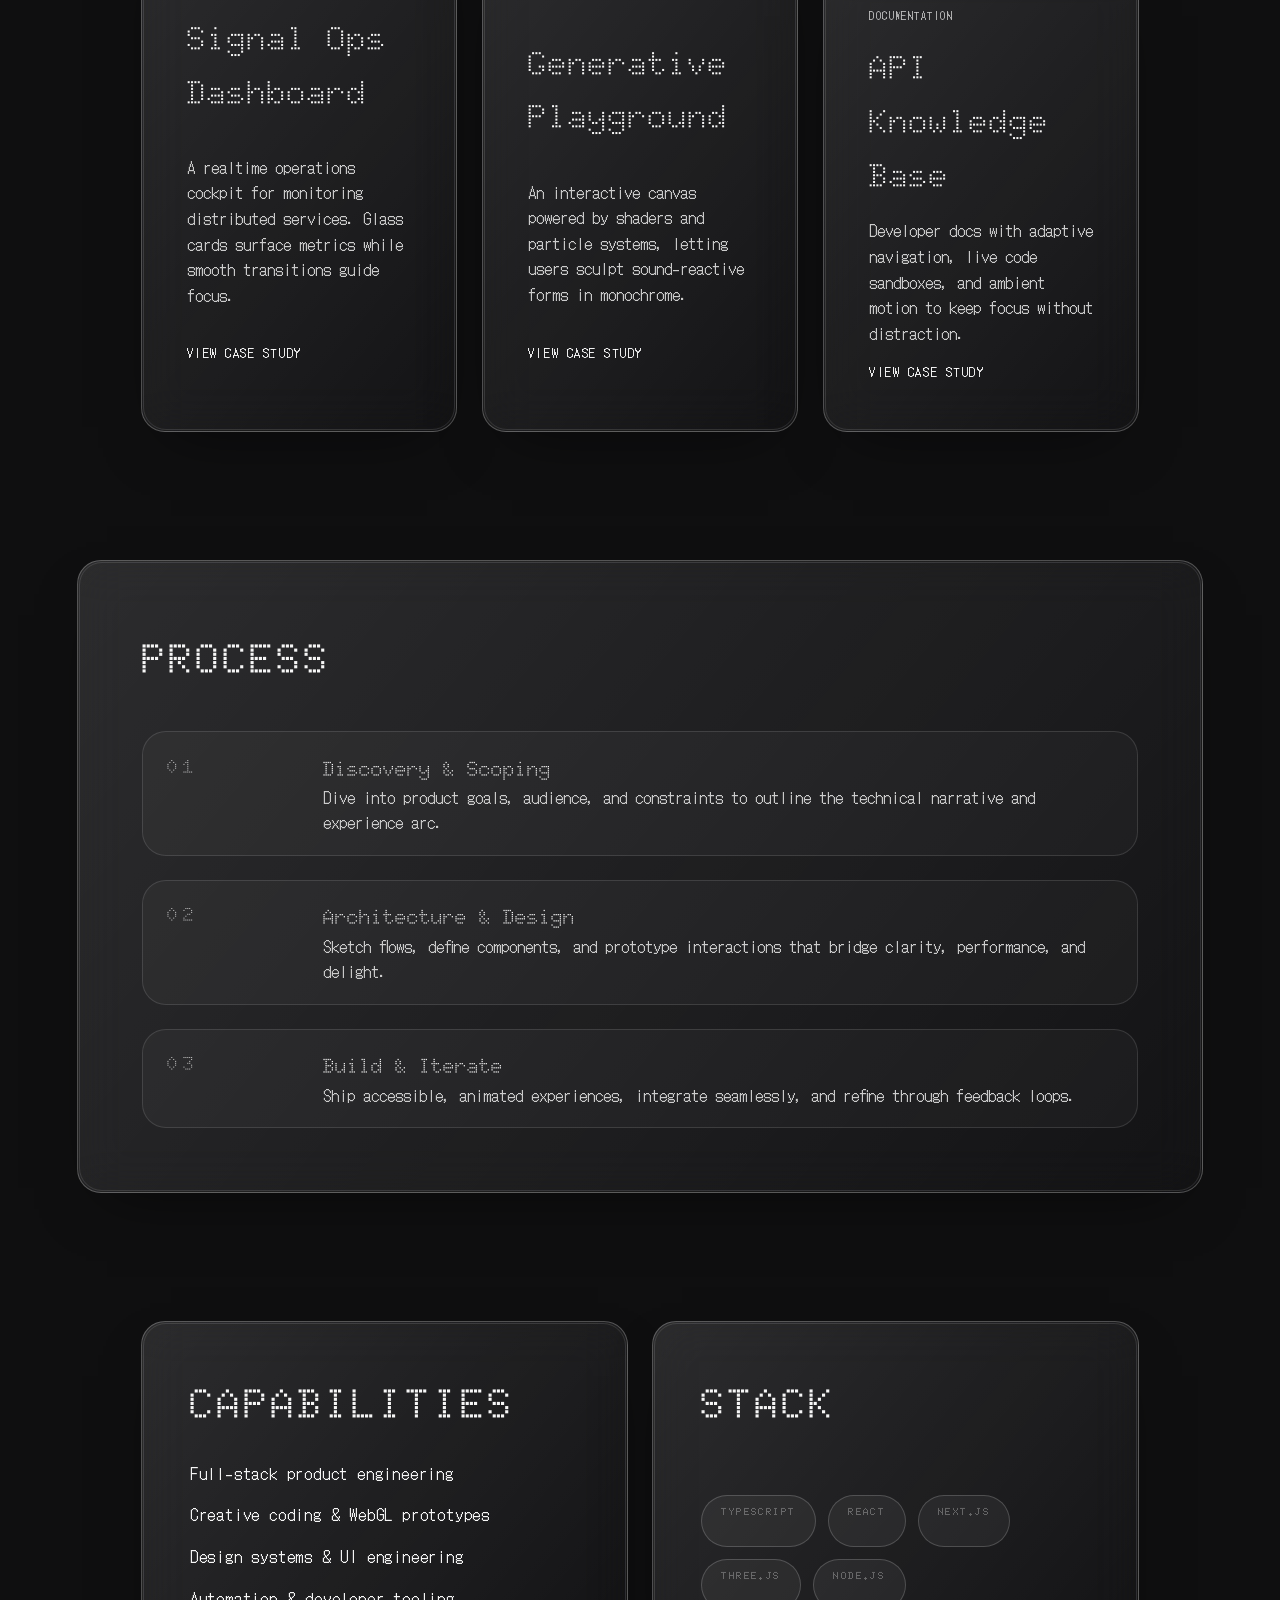
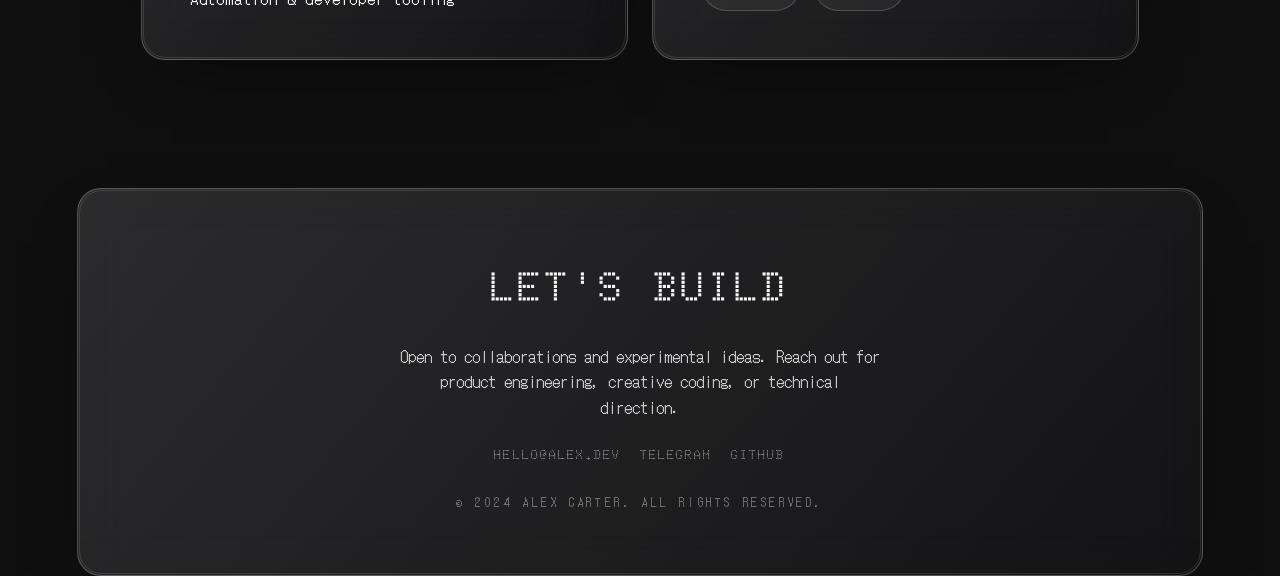
==== commit b5708c09: "Add sticky nav and ambient effects" ====
--- a/index.html
+++ b/index.html
@@ -14,6 +14,18 @@
 </head>
 <body>
   <div class="grid-bg"></div>
+  <div class="ambient ambient--one"></div>
+  <div class="ambient ambient--two"></div>
+  <nav class="glass site-nav" aria-label="Primary">
+    <span class="site-nav__brand doto-700" aria-hidden="true">AC</span>
+    <ul class="site-nav__list dotgothic16-regular">
+      <li class="site-nav__item"><a class="site-nav__link is-active" href="#about">About</a></li>
+      <li class="site-nav__item"><a class="site-nav__link" href="#projects">Projects</a></li>
+      <li class="site-nav__item"><a class="site-nav__link" href="#process">Process</a></li>
+      <li class="site-nav__item"><a class="site-nav__link" href="#services">Capabilities</a></li>
+      <li class="site-nav__item"><a class="site-nav__link" href="#contact">Contact</a></li>
+    </ul>
+  </nav>
   <header class="glass hero">
     <div class="hero__badge dotgothic16-regular">Creative coder</div>
     <h1 class="hero__title doto-900">Hello, I'm Alex</h1>
--- a/styles.css
+++ b/styles.css
@@ -26,6 +26,7 @@
   font-family: "Doto", sans-serif;
   line-height: 1.6;
   -webkit-font-smoothing: antialiased;
+  scroll-behavior: smooth;
 }
 
 body {
@@ -49,6 +50,34 @@
   animation: gridPulse 12s ease-in-out infinite;
 }
 
+.ambient {
+  pointer-events: none;
+  position: fixed;
+  z-index: 0;
+  border-radius: 999px;
+  background: radial-gradient(circle at center, rgba(255, 255, 255, 0.12), rgba(255, 255, 255, 0));
+  mix-blend-mode: screen;
+  filter: blur(80px);
+  opacity: 0.65;
+  transform: translate3d(0, 0, 0);
+}
+
+.ambient--one {
+  width: 460px;
+  height: 460px;
+  top: 10vh;
+  left: 12vw;
+  animation: ambientDriftOne 32s ease-in-out infinite;
+}
+
+.ambient--two {
+  width: 520px;
+  height: 520px;
+  bottom: 6vh;
+  right: 8vw;
+  animation: ambientDriftTwo 28s ease-in-out infinite;
+}
+
 @keyframes gridPulse {
   0%,
   100% {
@@ -80,6 +109,96 @@
   border-radius: calc(var(--radius) - 1px);
   border: 1px solid rgba(255, 255, 255, 0.12);
   pointer-events: none;
+}
+
+.site-nav {
+  display: flex;
+  align-items: center;
+  justify-content: space-between;
+  gap: clamp(1.5rem, 4vw, 3rem);
+  flex-wrap: wrap;
+  padding: clamp(0.9rem, 2vw, 1.2rem) clamp(1.5rem, 4vw, 2.6rem);
+  position: sticky;
+  top: clamp(1rem, 4vw, 2rem);
+  z-index: 4;
+  backdrop-filter: blur(20px) saturate(180%);
+  -webkit-backdrop-filter: blur(20px) saturate(180%);
+}
+
+.site-nav__brand {
+  font-size: clamp(1.1rem, 3vw, 1.4rem);
+  letter-spacing: 0.6em;
+  text-transform: uppercase;
+  padding-left: 0.6em;
+  position: relative;
+  flex-shrink: 0;
+}
+
+.site-nav__brand::before {
+  content: "";
+  position: absolute;
+  top: -0.35rem;
+  right: -0.6rem;
+  bottom: -0.35rem;
+  left: -0.6rem;
+  border-radius: 999px;
+  border: 1px solid rgba(255, 255, 255, 0.28);
+  opacity: 0.7;
+}
+
+.site-nav__list {
+  list-style: none;
+  display: flex;
+  gap: clamp(1rem, 3vw, 2rem);
+  align-items: center;
+  justify-content: flex-end;
+  flex: 1 1 auto;
+  flex-wrap: wrap;
+}
+
+.site-nav__link {
+  position: relative;
+  text-decoration: none;
+  color: var(--text-high);
+  letter-spacing: 0.32em;
+  text-transform: uppercase;
+  font-size: 0.68rem;
+  padding-bottom: 0.35rem;
+  transition: color var(--transition);
+  display: inline-flex;
+  align-items: center;
+}
+
+.site-nav__link::after {
+  content: "";
+  position: absolute;
+  left: 0;
+  bottom: 0;
+  width: 100%;
+  height: 1px;
+  background: var(--accent);
+  transform: scaleX(0);
+  transform-origin: right;
+  transition: transform var(--transition);
+}
+
+.site-nav__link:hover::after,
+.site-nav__link:focus-visible::after,
+.site-nav__link.is-active::after {
+  transform: scaleX(1);
+  transform-origin: left;
+}
+
+.site-nav__link:hover,
+.site-nav__link:focus-visible,
+.site-nav__link.is-active {
+  color: var(--accent);
+}
+
+.site-nav__link:focus-visible {
+  outline: none;
+  box-shadow: 0 6px 14px -10px rgba(255, 255, 255, 0.7);
+  border-radius: 2px;
 }
 
 .hero {
@@ -209,7 +328,19 @@
   padding: clamp(1.8rem, 4vw, 2.8rem);
   display: grid;
   gap: 1rem;
+  position: relative;
+  overflow: hidden;
   transition: transform var(--transition), border-color var(--transition);
+}
+
+.project::before {
+  content: "";
+  position: absolute;
+  inset: -20%;
+  background: linear-gradient(120deg, rgba(255, 255, 255, 0.22) 0%, rgba(255, 255, 255, 0.05) 30%, rgba(255, 255, 255, 0));
+  transform: translateX(-120%);
+  transition: transform 420ms ease;
+  pointer-events: none;
 }
 
 .project__tag {
@@ -257,6 +388,11 @@
   border-color: rgba(255, 255, 255, 0.38);
 }
 
+.project:hover::before,
+.project:focus-within::before {
+  transform: translateX(120%);
+}
+
 .project:hover .project__link::after,
 .project:focus-within .project__link::after {
   transform-origin: left;
@@ -404,6 +540,26 @@
   }
 }
 
+@keyframes ambientDriftOne {
+  0%,
+  100% {
+    transform: translate3d(0, 0, 0) scale(1);
+  }
+  50% {
+    transform: translate3d(60px, -40px, 0) scale(1.08);
+  }
+}
+
+@keyframes ambientDriftTwo {
+  0%,
+  100% {
+    transform: translate3d(0, 0, 0) scale(1);
+  }
+  50% {
+    transform: translate3d(-80px, 50px, 0) scale(0.94);
+  }
+}
+
 main {
   display: grid;
   gap: clamp(2rem, 5vw, 4rem);
@@ -421,6 +577,11 @@
     padding: clamp(3rem, 6vw, 6rem);
   }
 
+  .site-nav {
+    margin-inline: auto;
+    max-width: min(1200px, 100%);
+  }
+
   .hero {
     grid-template-columns: repeat(2, minmax(0, 1fr));
     align-items: end;
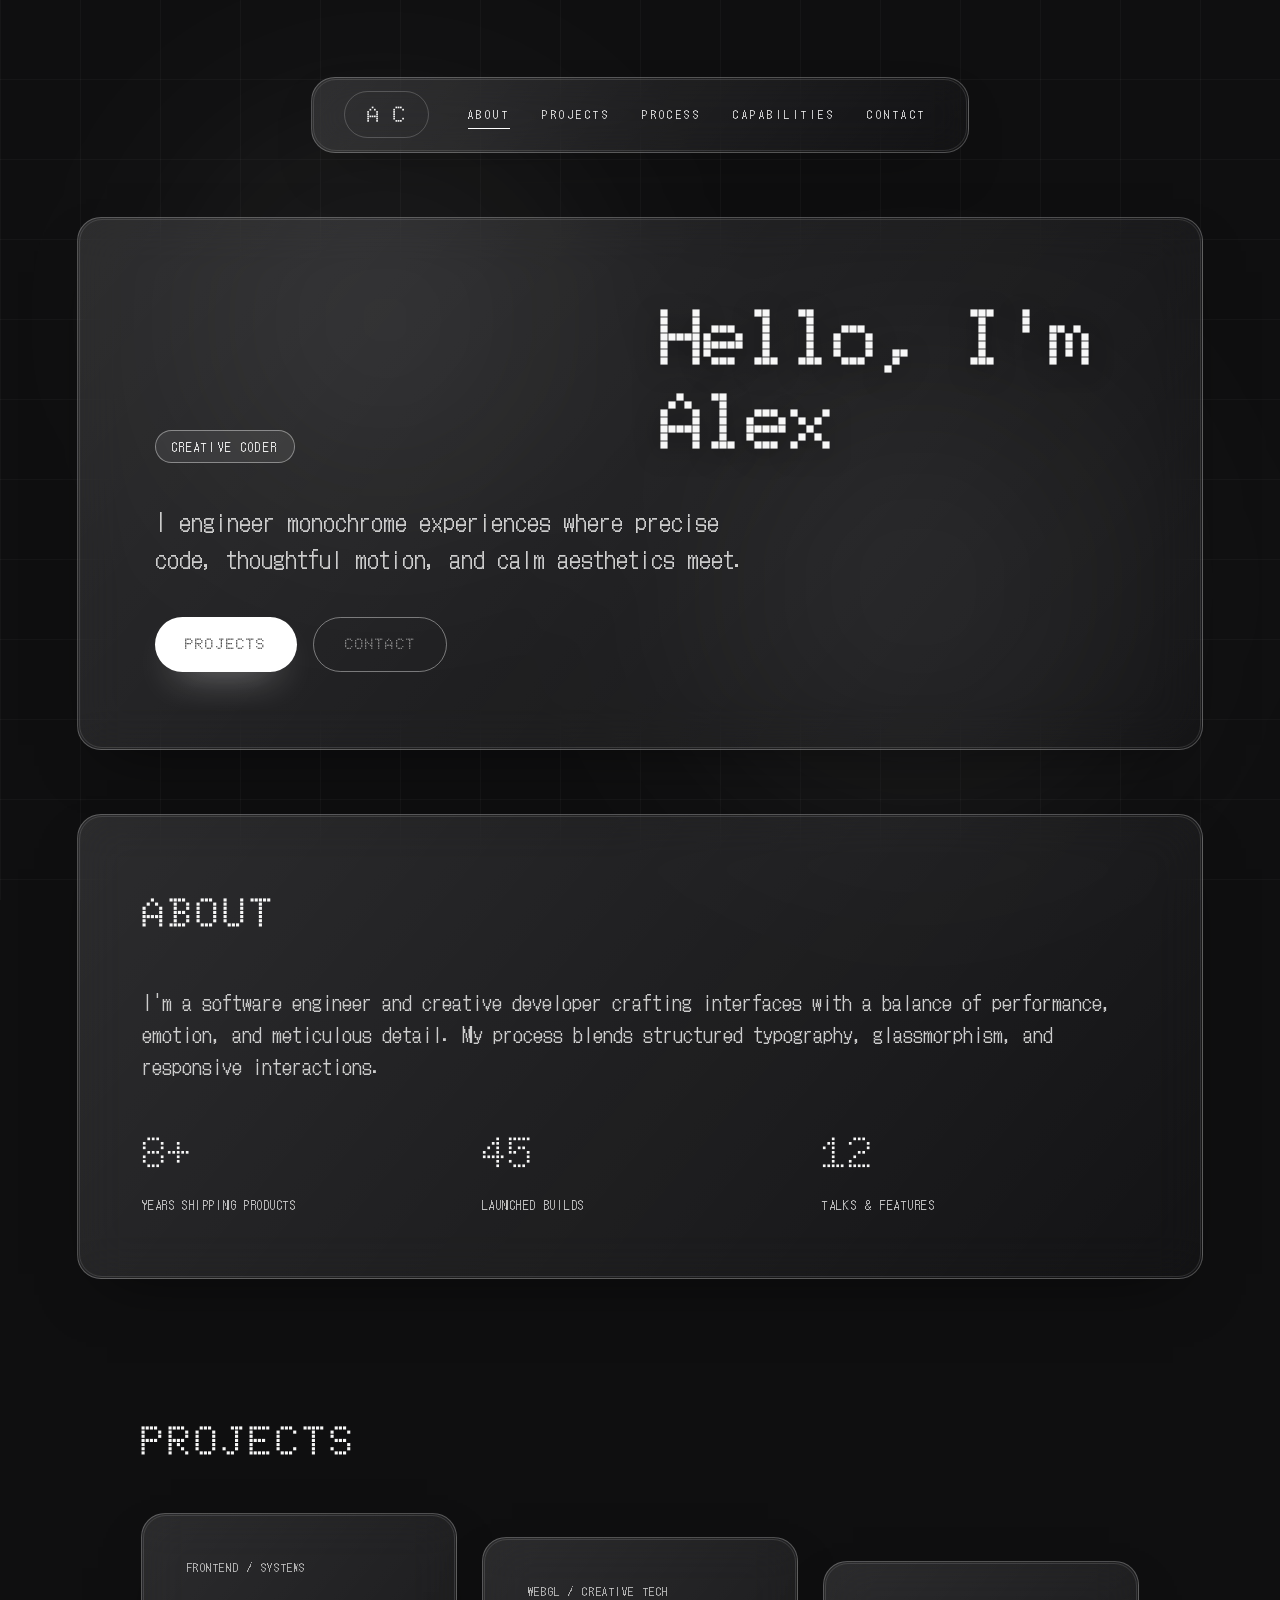
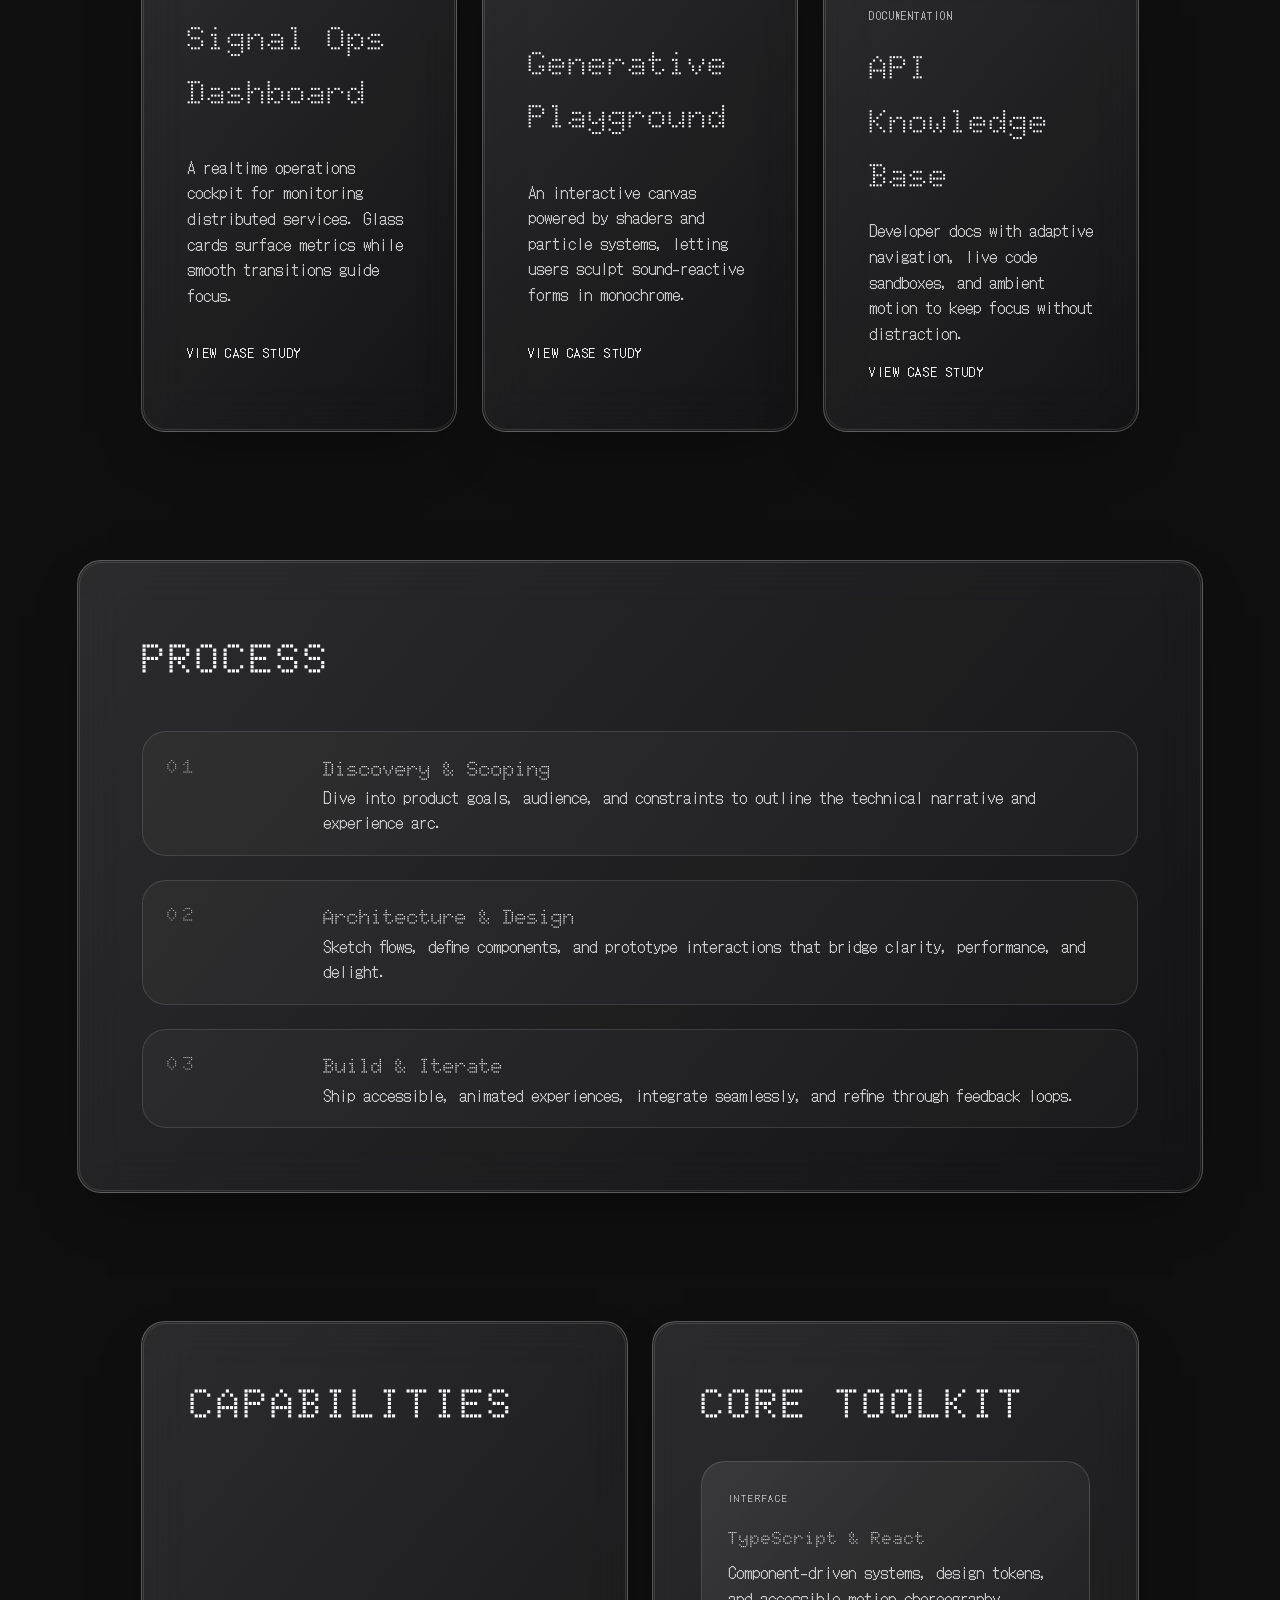
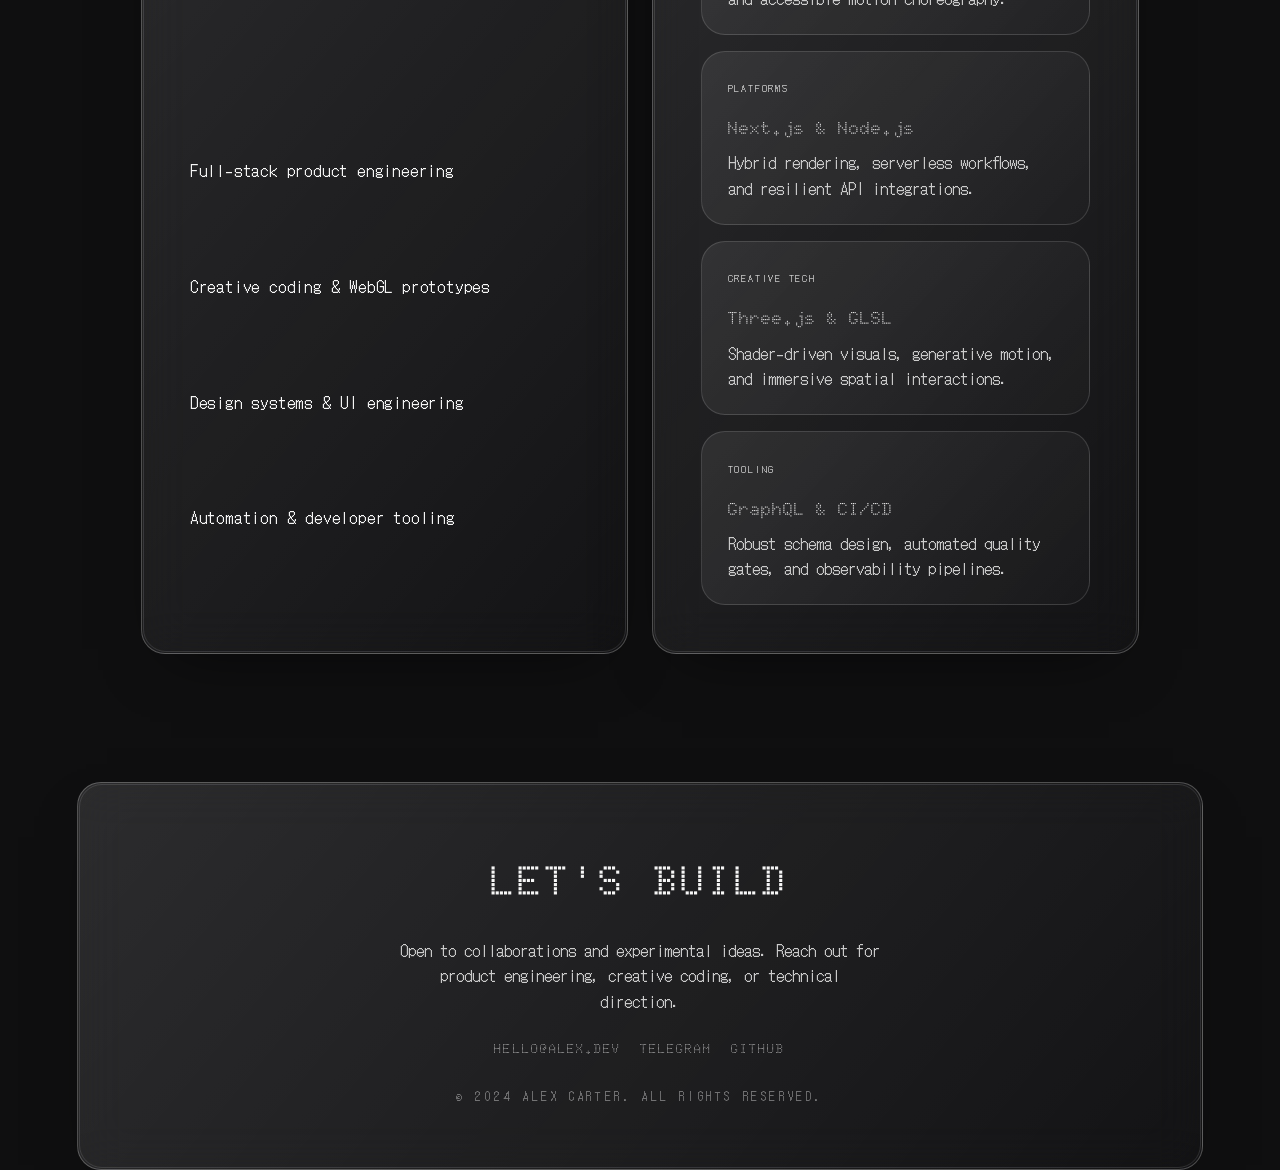
==== commit eca0f738: "Refine toolkit section styling" ====
--- a/index.html
+++ b/index.html
@@ -120,13 +120,36 @@
         </ul>
       </div>
       <div class="glass split-card">
-        <h2 class="section__title doto-700">Stack</h2>
-        <div class="tags">
-          <span class="tag doto-400">TypeScript</span>
-          <span class="tag doto-400">React</span>
-          <span class="tag doto-400">Next.js</span>
-          <span class="tag doto-400">Three.js</span>
-          <span class="tag doto-400">Node.js</span>
+        <h2 class="section__title doto-700">Core Toolkit</h2>
+        <div class="stack-grid">
+          <article class="stack-pill">
+            <span class="stack-pill__label dotgothic16-regular">Interface</span>
+            <h3 class="stack-pill__title doto-500">TypeScript &amp; React</h3>
+            <p class="stack-pill__description dotgothic16-regular">
+              Component-driven systems, design tokens, and accessible motion choreography.
+            </p>
+          </article>
+          <article class="stack-pill">
+            <span class="stack-pill__label dotgothic16-regular">Platforms</span>
+            <h3 class="stack-pill__title doto-500">Next.js &amp; Node.js</h3>
+            <p class="stack-pill__description dotgothic16-regular">
+              Hybrid rendering, serverless workflows, and resilient API integrations.
+            </p>
+          </article>
+          <article class="stack-pill">
+            <span class="stack-pill__label dotgothic16-regular">Creative Tech</span>
+            <h3 class="stack-pill__title doto-500">Three.js &amp; GLSL</h3>
+            <p class="stack-pill__description dotgothic16-regular">
+              Shader-driven visuals, generative motion, and immersive spatial interactions.
+            </p>
+          </article>
+          <article class="stack-pill">
+            <span class="stack-pill__label dotgothic16-regular">Tooling</span>
+            <h3 class="stack-pill__title doto-500">GraphQL &amp; CI/CD</h3>
+            <p class="stack-pill__description dotgothic16-regular">
+              Robust schema design, automated quality gates, and observability pipelines.
+            </p>
+          </article>
         </div>
       </div>
     </section>
--- a/styles.css
+++ b/styles.css
@@ -458,20 +458,68 @@
   letter-spacing: 0.05em;
 }
 
-.tags {
-  display: flex;
-  flex-wrap: wrap;
-  gap: 0.75rem;
-}
-
-.tag {
-  padding: 0.5rem 1.2rem;
-  border-radius: 999px;
-  border: 1px solid rgba(255, 255, 255, 0.18);
-  background: rgba(255, 255, 255, 0.05);
-  letter-spacing: 0.14em;
-  text-transform: uppercase;
-  font-size: 0.65rem;
+.stack-grid {
+  display: grid;
+  gap: 1rem;
+}
+
+@media (min-width: 640px) {
+  .stack-grid {
+    grid-template-columns: repeat(auto-fit, minmax(210px, 1fr));
+  }
+}
+
+.stack-pill {
+  position: relative;
+  padding: 1.4rem 1.6rem;
+  border-radius: var(--radius);
+  border: 1px solid rgba(255, 255, 255, 0.14);
+  background: linear-gradient(135deg, rgba(255, 255, 255, 0.08), rgba(255, 255, 255, 0.02));
+  overflow: hidden;
+  transition: transform var(--transition), border-color var(--transition), background var(--transition);
+  isolation: isolate;
+}
+
+.stack-pill::before {
+  content: "";
+  position: absolute;
+  inset: -40%;
+  background: radial-gradient(circle at 0% 0%, rgba(255, 255, 255, 0.35), rgba(255, 255, 255, 0));
+  opacity: 0;
+  transform: translate3d(-30%, -30%, 0);
+  transition: opacity 0.6s ease, transform 0.6s ease;
+  z-index: -1;
+}
+
+.stack-pill:hover,
+.stack-pill:focus-within {
+  transform: translateY(-6px);
+  border-color: rgba(255, 255, 255, 0.36);
+  background: linear-gradient(135deg, rgba(255, 255, 255, 0.14), rgba(255, 255, 255, 0.03));
+}
+
+.stack-pill:hover::before,
+.stack-pill:focus-within::before {
+  opacity: 1;
+  transform: translate3d(0, 0, 0);
+}
+
+.stack-pill__label {
+  letter-spacing: 0.18em;
+  text-transform: uppercase;
+  font-size: 0.62rem;
+  color: var(--text-medium);
+}
+
+.stack-pill__title {
+  font-size: 1.1rem;
+  margin-top: 0.9rem;
+}
+
+.stack-pill__description {
+  margin-top: 0.5rem;
+  color: var(--text-medium);
+  line-height: 1.6;
 }
 
 .footer {
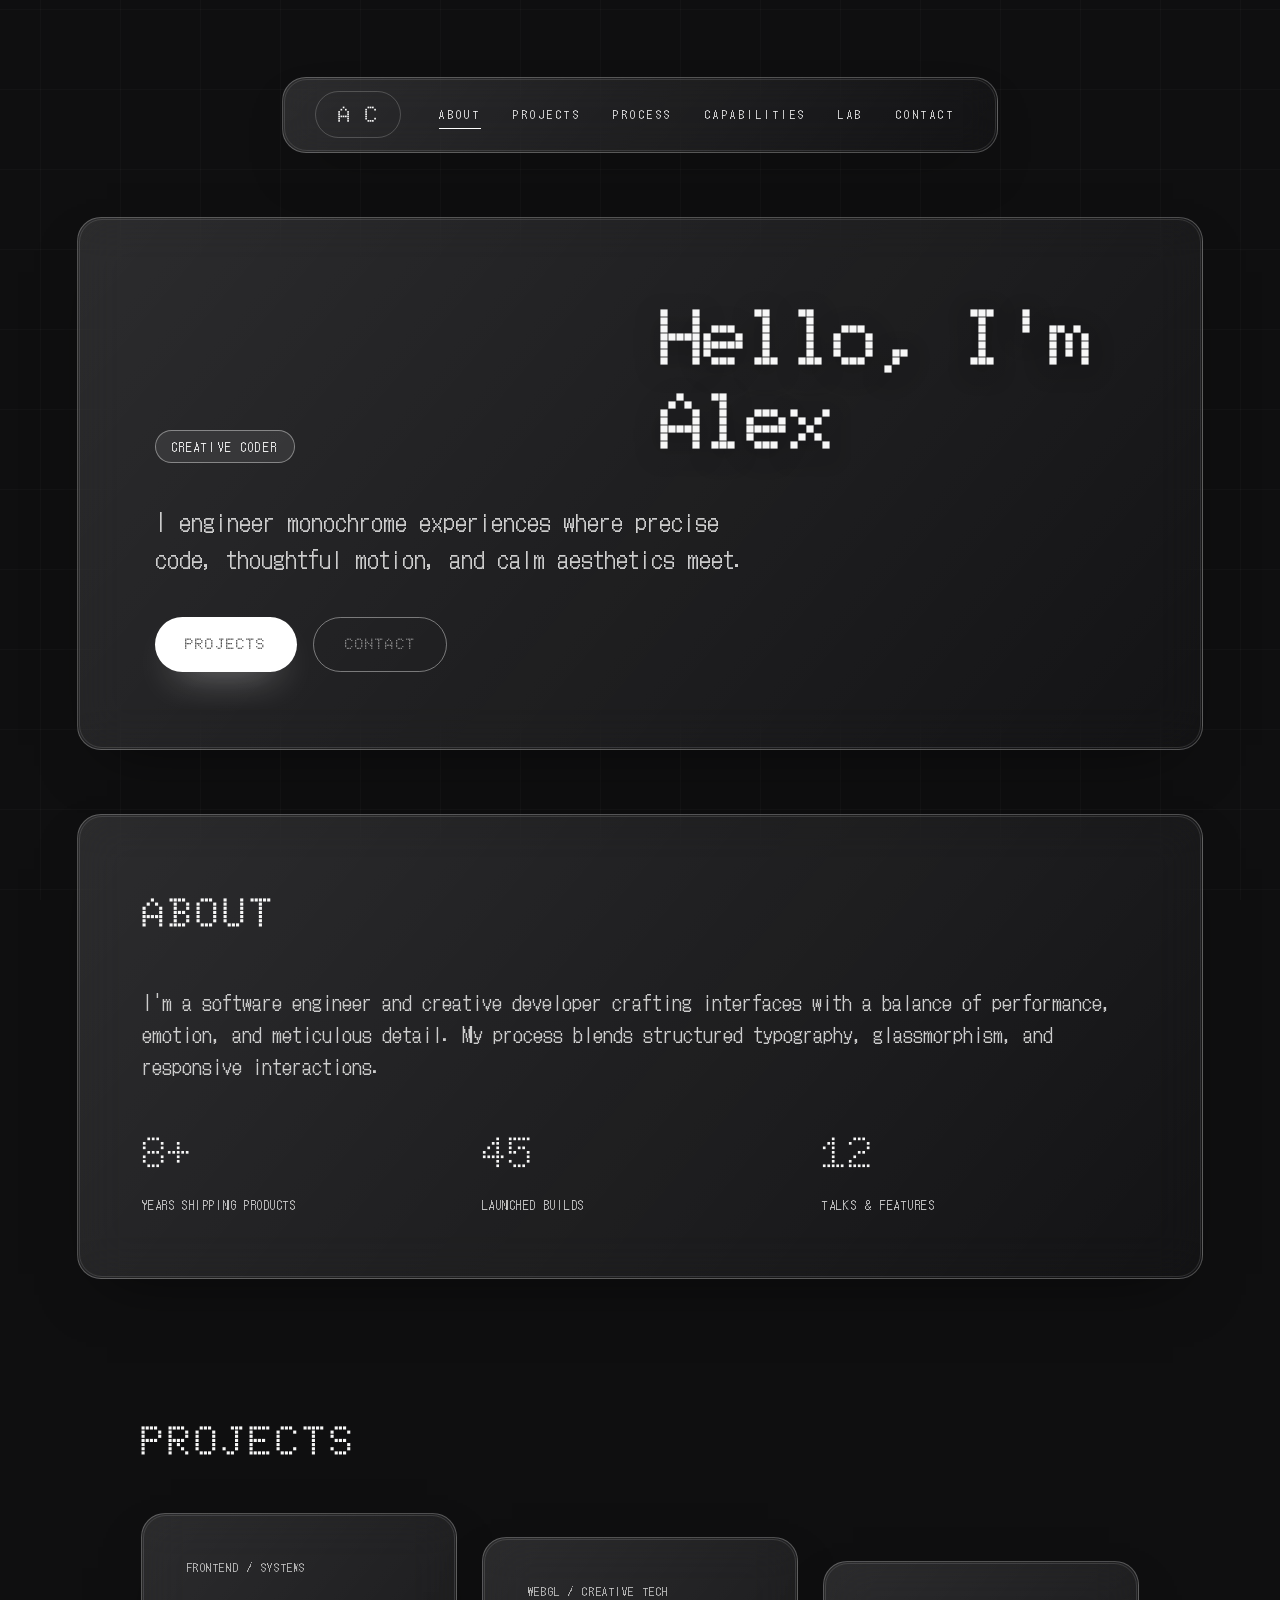
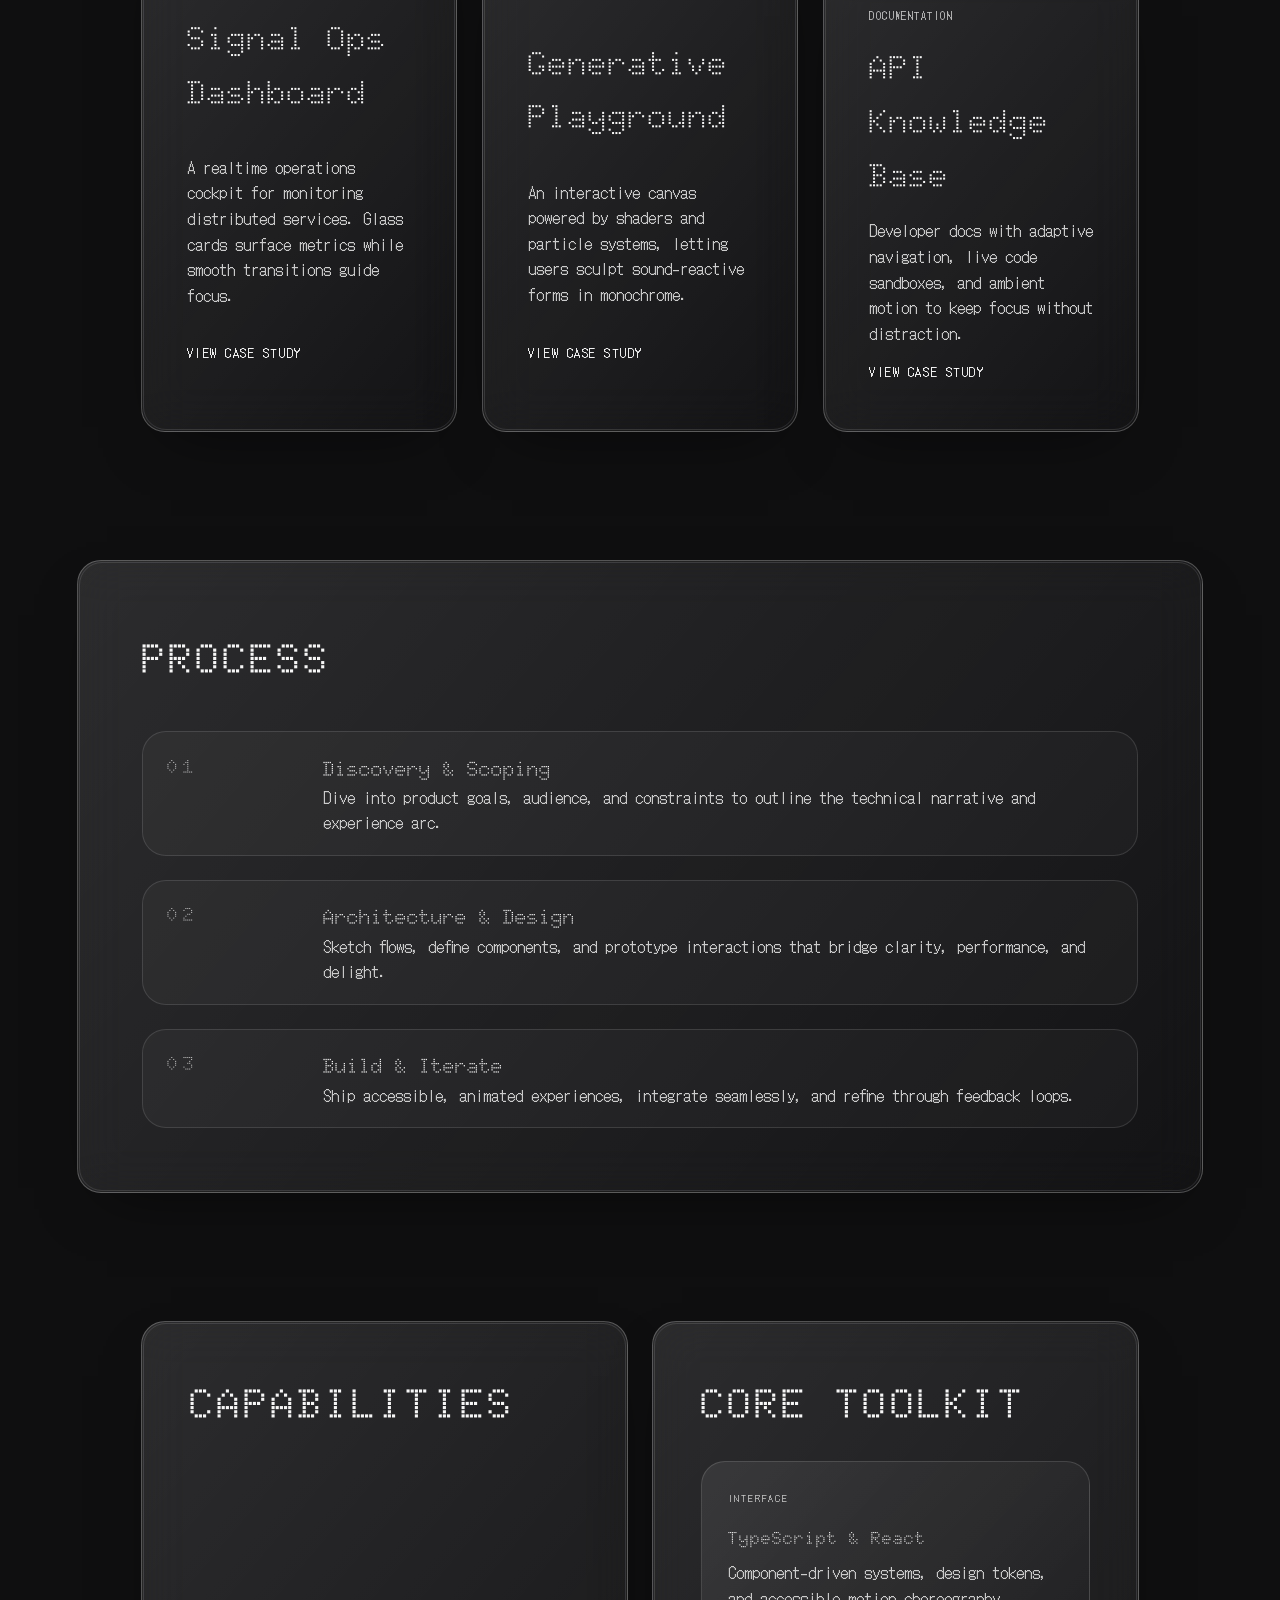
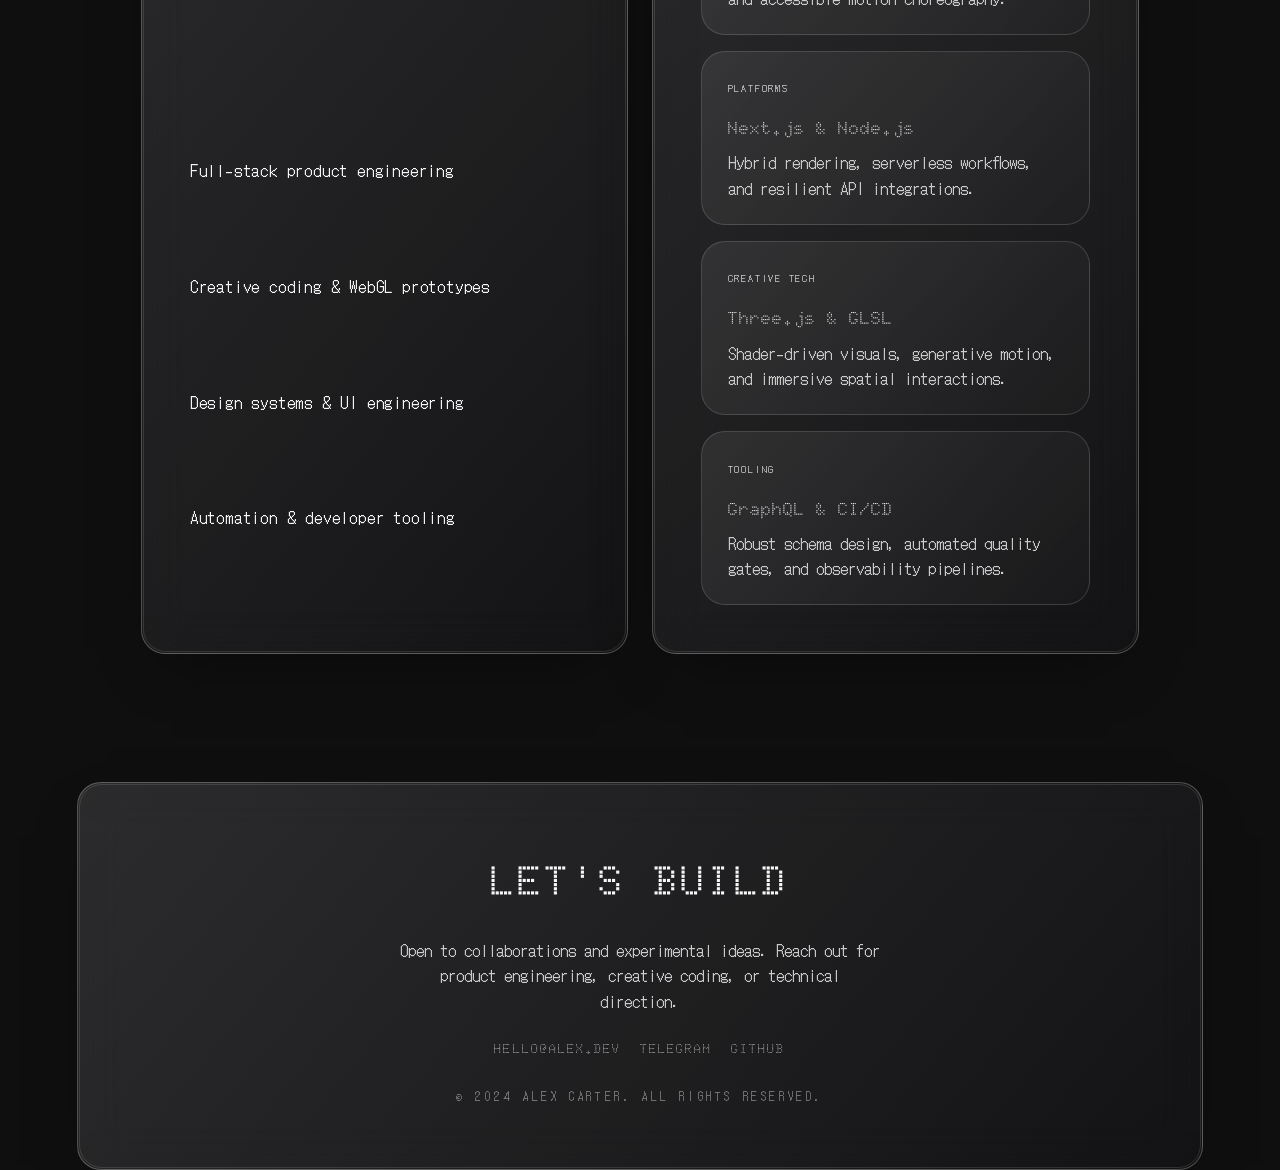
==== commit 45a08354: "Remove grid glow and add lab page" ====
--- a/index.html
+++ b/index.html
@@ -14,8 +14,6 @@
 </head>
 <body>
   <div class="grid-bg"></div>
-  <div class="ambient ambient--one"></div>
-  <div class="ambient ambient--two"></div>
   <nav class="glass site-nav" aria-label="Primary">
     <span class="site-nav__brand doto-700" aria-hidden="true">AC</span>
     <ul class="site-nav__list dotgothic16-regular">
@@ -23,6 +21,7 @@
       <li class="site-nav__item"><a class="site-nav__link" href="#projects">Projects</a></li>
       <li class="site-nav__item"><a class="site-nav__link" href="#process">Process</a></li>
       <li class="site-nav__item"><a class="site-nav__link" href="#services">Capabilities</a></li>
+      <li class="site-nav__item"><a class="site-nav__link" href="lab.html">Lab</a></li>
       <li class="site-nav__item"><a class="site-nav__link" href="#contact">Contact</a></li>
     </ul>
   </nav>
--- a/styles.css
+++ b/styles.css
@@ -45,50 +45,11 @@
     linear-gradient(90deg, rgba(255, 255, 255, 0.05) 1px, transparent 0),
     linear-gradient(0deg, rgba(255, 255, 255, 0.05) 1px, transparent 0);
   background-size: 80px 80px;
-  opacity: 0.65;
+  background-position: center;
+  opacity: 0.5;
   z-index: 0;
-  animation: gridPulse 12s ease-in-out infinite;
-}
-
-.ambient {
-  pointer-events: none;
-  position: fixed;
-  z-index: 0;
-  border-radius: 999px;
-  background: radial-gradient(circle at center, rgba(255, 255, 255, 0.12), rgba(255, 255, 255, 0));
-  mix-blend-mode: screen;
-  filter: blur(80px);
-  opacity: 0.65;
-  transform: translate3d(0, 0, 0);
-}
-
-.ambient--one {
-  width: 460px;
-  height: 460px;
-  top: 10vh;
-  left: 12vw;
-  animation: ambientDriftOne 32s ease-in-out infinite;
-}
-
-.ambient--two {
-  width: 520px;
-  height: 520px;
-  bottom: 6vh;
-  right: 8vw;
-  animation: ambientDriftTwo 28s ease-in-out infinite;
-}
-
-@keyframes gridPulse {
-  0%,
-  100% {
-    opacity: 0.55;
-    transform: scale(1);
-  }
-  50% {
-    opacity: 0.8;
-    transform: scale(1.02);
-  }
-}
+}
+
 
 .glass {
   position: relative;
@@ -577,6 +538,169 @@
   text-transform: uppercase;
 }
 
+body.lab {
+  gap: clamp(2rem, 4vw, 3.5rem);
+}
+
+.lab-main {
+  display: grid;
+  gap: clamp(2rem, 4vw, 3.5rem);
+}
+
+.lab-hero {
+  padding: clamp(2.8rem, 6vw, 5rem);
+  display: grid;
+  gap: clamp(1.2rem, 3vw, 2.2rem);
+  max-width: min(960px, 100%);
+  margin: 0 auto;
+  text-align: center;
+}
+
+.lab-hero__kicker {
+  letter-spacing: 0.24em;
+  text-transform: uppercase;
+  font-size: 0.75rem;
+  color: var(--text-medium);
+}
+
+.lab-hero__title {
+  font-size: clamp(3rem, 7vw, 4.4rem);
+  letter-spacing: -0.05em;
+}
+
+.lab-hero__description {
+  color: var(--text-medium);
+  font-size: clamp(1rem, 2.6vw, 1.35rem);
+  max-width: 60ch;
+  margin: 0 auto;
+}
+
+.lab-hero__meta {
+  display: flex;
+  justify-content: center;
+  flex-wrap: wrap;
+  gap: 1rem;
+  font-size: 0.85rem;
+  text-transform: uppercase;
+  letter-spacing: 0.18em;
+  color: rgba(255, 255, 255, 0.5);
+}
+
+.lab-section {
+  display: grid;
+  gap: clamp(1.6rem, 3vw, 2.6rem);
+  padding: clamp(2.4rem, 6vw, 4rem);
+  position: relative;
+  z-index: 1;
+  max-width: min(1080px, 100%);
+  margin: 0 auto;
+}
+
+.lab-section__title {
+  font-size: clamp(1.9rem, 4vw, 2.8rem);
+  letter-spacing: 0.08em;
+  text-transform: uppercase;
+}
+
+.lab-grid {
+  display: grid;
+  gap: clamp(1.4rem, 3vw, 2.2rem);
+}
+
+.lab-card {
+  position: relative;
+  padding: clamp(1.8rem, 4vw, 2.6rem);
+  display: grid;
+  gap: 1rem;
+  overflow: hidden;
+  transition: transform var(--transition), border-color var(--transition);
+}
+
+.lab-card::before {
+  content: "";
+  position: absolute;
+  inset: 0;
+  background: linear-gradient(135deg, rgba(255, 255, 255, 0.14), rgba(255, 255, 255, 0.02));
+  opacity: 0.6;
+  transition: opacity var(--transition);
+  pointer-events: none;
+}
+
+.lab-card > * {
+  position: relative;
+  z-index: 1;
+}
+
+.lab-card__kicker {
+  letter-spacing: 0.18em;
+  text-transform: uppercase;
+  font-size: 0.7rem;
+  color: var(--text-medium);
+}
+
+.lab-card__title {
+  font-size: clamp(1.4rem, 3.4vw, 2.1rem);
+}
+
+.lab-card__description {
+  color: var(--text-medium);
+}
+
+.lab-card__footer {
+  display: flex;
+  justify-content: space-between;
+  align-items: center;
+  text-transform: uppercase;
+  letter-spacing: 0.18em;
+  font-size: 0.7rem;
+  color: rgba(255, 255, 255, 0.55);
+}
+
+.lab-card:hover,
+.lab-card:focus-within {
+  transform: translateY(-6px);
+  border-color: var(--border-strong);
+}
+
+.lab-card:hover::before,
+.lab-card:focus-within::before {
+  opacity: 0.85;
+}
+
+.lab-chronology {
+  display: grid;
+  gap: 1.8rem;
+}
+
+.lab-chronology__row {
+  display: grid;
+  gap: 0.75rem;
+}
+
+.lab-chronology__time {
+  font-size: 0.75rem;
+  letter-spacing: 0.22em;
+  text-transform: uppercase;
+  color: rgba(255, 255, 255, 0.48);
+}
+
+.lab-chronology__title {
+  font-size: clamp(1.2rem, 3vw, 1.7rem);
+}
+
+.lab-chronology__description {
+  color: var(--text-medium);
+  max-width: 60ch;
+}
+
+.lab-footer {
+  text-align: center;
+  padding: clamp(1.8rem, 4vw, 3rem);
+  display: grid;
+  gap: 0.9rem;
+  color: rgba(255, 255, 255, 0.6);
+}
+
 @keyframes fadeSlide {
   from {
     opacity: 0;
@@ -585,26 +709,6 @@
   to {
     opacity: 1;
     transform: translateY(0);
-  }
-}
-
-@keyframes ambientDriftOne {
-  0%,
-  100% {
-    transform: translate3d(0, 0, 0) scale(1);
-  }
-  50% {
-    transform: translate3d(60px, -40px, 0) scale(1.08);
-  }
-}
-
-@keyframes ambientDriftTwo {
-  0%,
-  100% {
-    transform: translate3d(0, 0, 0) scale(1);
-  }
-  50% {
-    transform: translate3d(-80px, 50px, 0) scale(0.94);
   }
 }
 
@@ -654,6 +758,18 @@
   .project:nth-child(3) {
     margin-top: 3rem;
   }
+
+  .lab-main {
+    gap: clamp(2.5rem, 4vw, 3.8rem);
+  }
+
+  .lab-grid {
+    grid-template-columns: repeat(2, minmax(0, 1fr));
+  }
+
+  .lab-chronology {
+    grid-template-columns: repeat(3, minmax(0, 1fr));
+  }
 }
 
 @media (prefers-reduced-motion: reduce) {
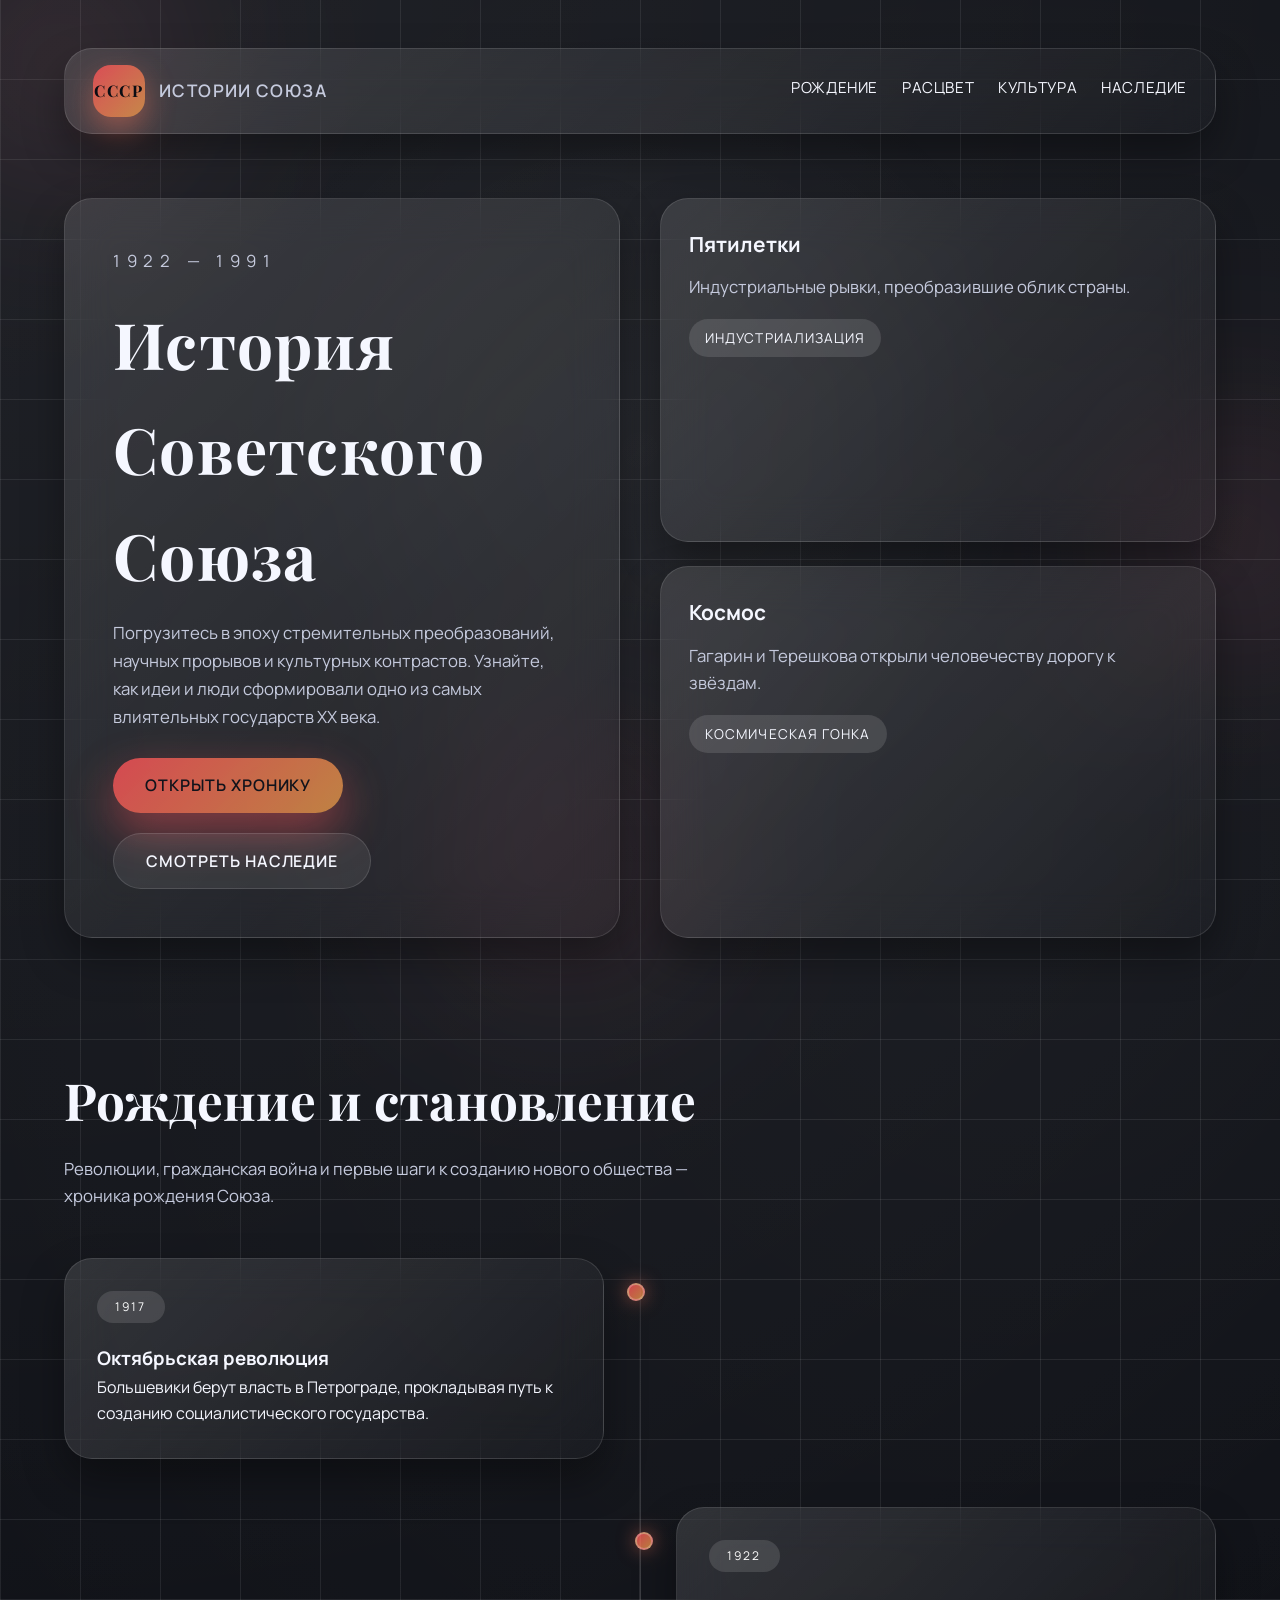
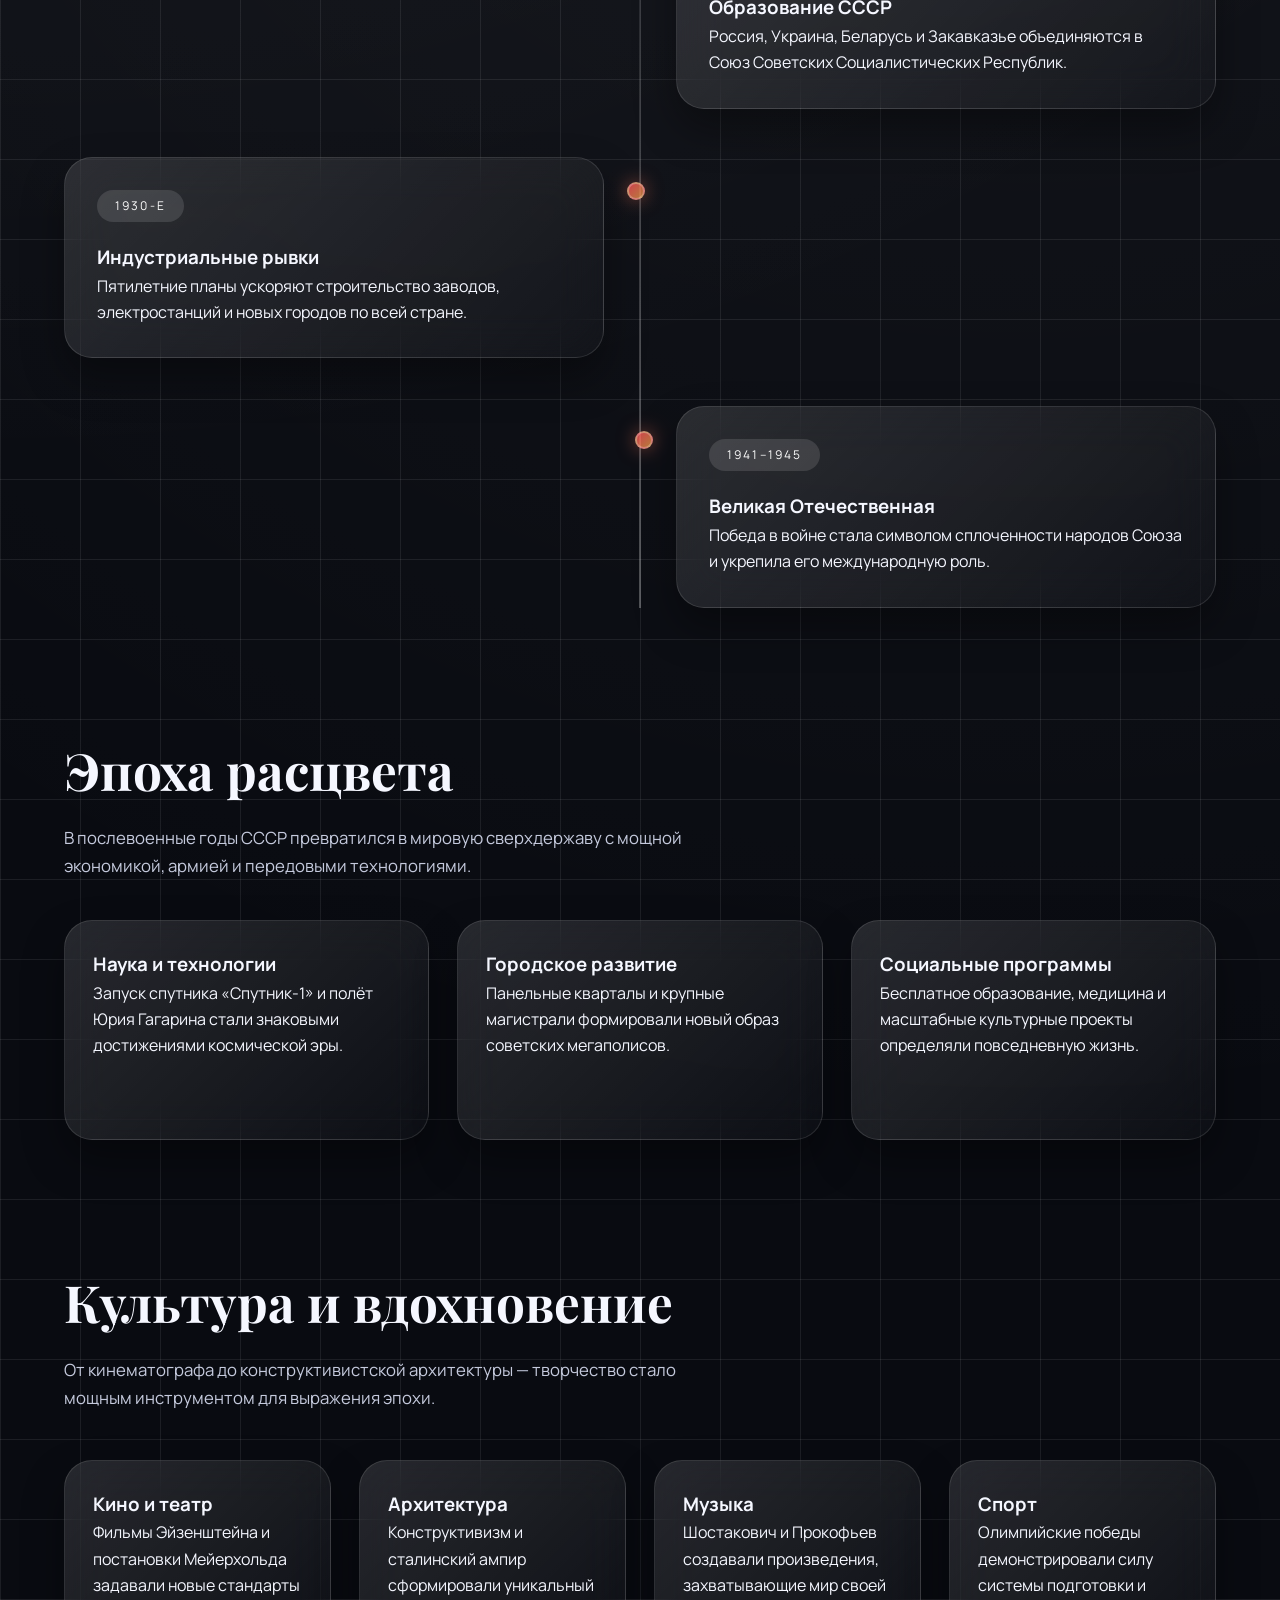
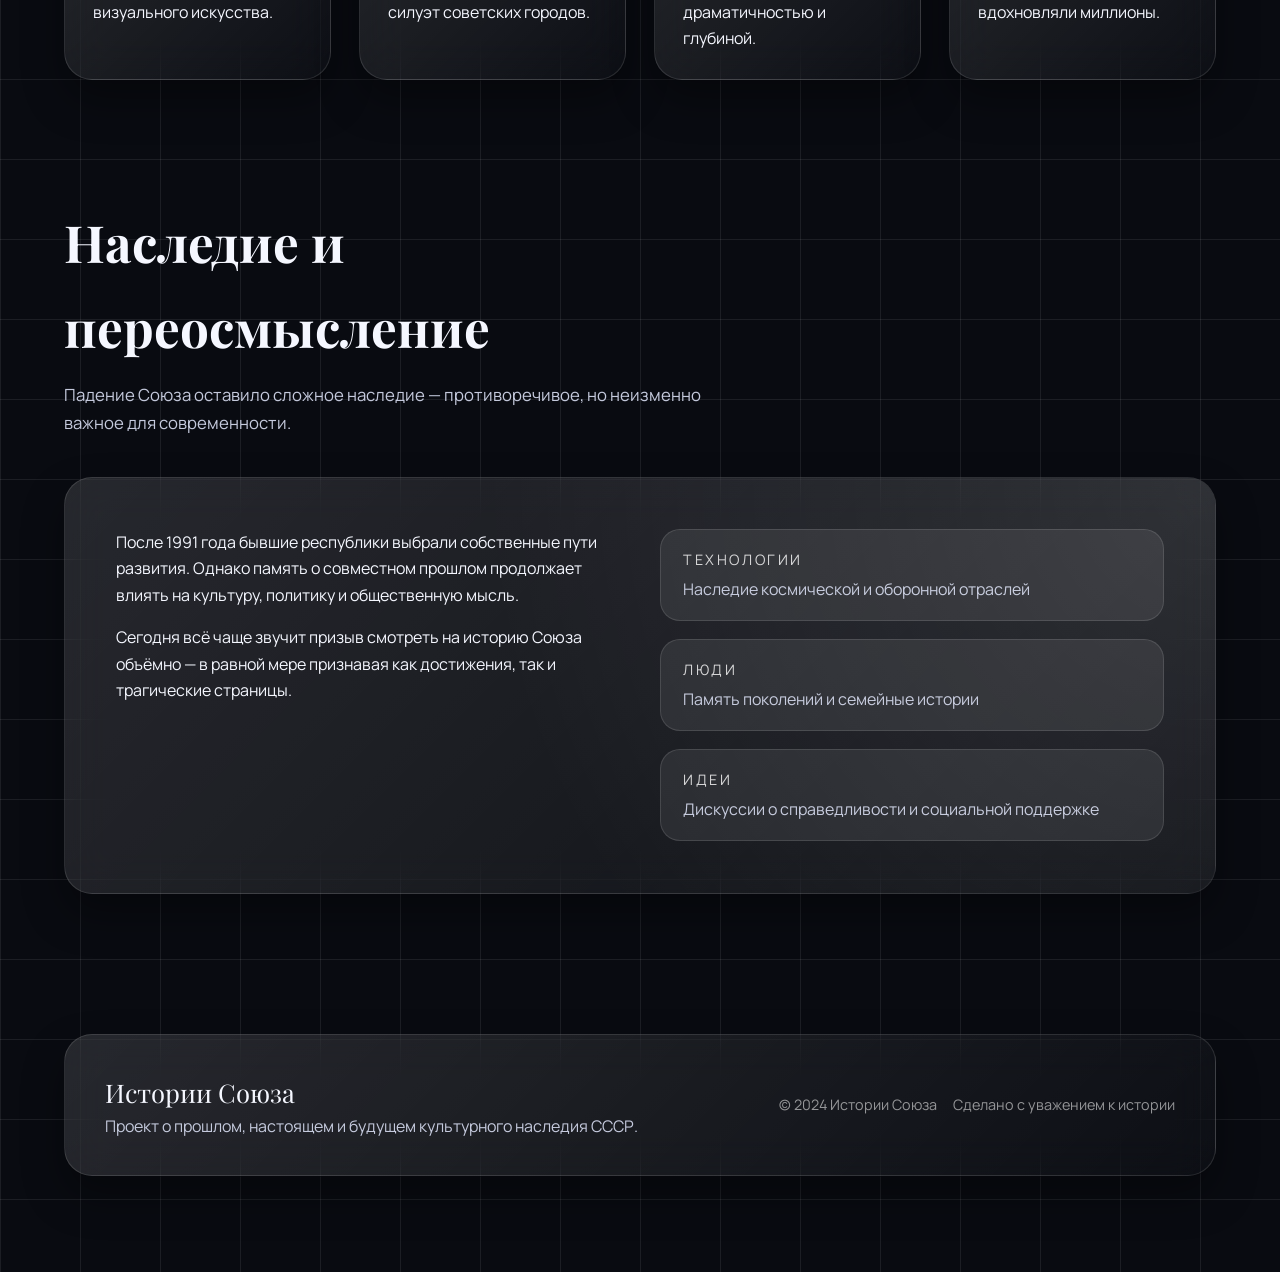
==== commit bfa51e92: "Add immersive Soviet history landing page" ====
--- a/index.html
+++ b/index.html
@@ -1,168 +1,236 @@
 <!DOCTYPE html>
-<html lang="en">
-<head>
-  <meta charset="UTF-8" />
-  <meta name="viewport" content="width=device-width, initial-scale=1.0" />
-  <title>Monochrome Developer Portfolio</title>
-  <link rel="preconnect" href="https://fonts.googleapis.com">
-  <link rel="preconnect" href="https://fonts.gstatic.com" crossorigin>
-  <link href="https://fonts.googleapis.com/css2?family=Doto:wght@100..900&display=swap" rel="stylesheet">
-  <link rel="preconnect" href="https://fonts.googleapis.com">
-  <link rel="preconnect" href="https://fonts.gstatic.com" crossorigin>
-  <link href="https://fonts.googleapis.com/css2?family=DotGothic16&display=swap" rel="stylesheet">
-  <link rel="stylesheet" href="styles.css" />
-</head>
-<body>
-  <div class="grid-bg"></div>
-  <nav class="glass site-nav" aria-label="Primary">
-    <span class="site-nav__brand doto-700" aria-hidden="true">AC</span>
-    <ul class="site-nav__list dotgothic16-regular">
-      <li class="site-nav__item"><a class="site-nav__link is-active" href="#about">About</a></li>
-      <li class="site-nav__item"><a class="site-nav__link" href="#projects">Projects</a></li>
-      <li class="site-nav__item"><a class="site-nav__link" href="#process">Process</a></li>
-      <li class="site-nav__item"><a class="site-nav__link" href="#services">Capabilities</a></li>
-      <li class="site-nav__item"><a class="site-nav__link" href="lab.html">Lab</a></li>
-      <li class="site-nav__item"><a class="site-nav__link" href="#contact">Contact</a></li>
-    </ul>
-  </nav>
-  <header class="glass hero">
-    <div class="hero__badge dotgothic16-regular">Creative coder</div>
-    <h1 class="hero__title doto-900">Hello, I'm Alex</h1>
-    <p class="hero__subtitle dotgothic16-regular">I engineer monochrome experiences where precise code, thoughtful motion, and calm aesthetics meet.</p>
-    <div class="hero__cta">
-      <a class="btn btn--primary" href="#projects">Projects</a>
-      <a class="btn btn--ghost" href="#contact">Contact</a>
+<html lang="ru">
+  <head>
+    <meta charset="UTF-8" />
+    <meta name="viewport" content="width=device-width, initial-scale=1.0" />
+    <title>История Советского Союза</title>
+    <link rel="preconnect" href="https://fonts.googleapis.com" />
+    <link rel="preconnect" href="https://fonts.gstatic.com" crossorigin />
+    <link
+      href="https://fonts.googleapis.com/css2?family=Manrope:wght@300;400;600;700&family=Playfair+Display:wght@500;700&display=swap"
+      rel="stylesheet"
+    />
+    <link rel="stylesheet" href="styles.css" />
+  </head>
+  <body>
+    <div class="ambient-orbs" aria-hidden="true">
+      <span></span>
+      <span></span>
+      <span></span>
     </div>
-  </header>
-
-  <main>
-    <section class="glass section" id="about">
-      <h2 class="section__title doto-700">About</h2>
-      <div class="section__content">
-        <p class="lead dotgothic16-regular">I'm a software engineer and creative developer crafting interfaces with a balance of performance, emotion, and meticulous detail. My process blends structured typography, glassmorphism, and responsive interactions.</p>
-        <ul class="stats">
-          <li class="stats__item">
-            <span class="stats__value doto-500">8+</span>
-            <span class="stats__label dotgothic16-regular">years shipping products</span>
-          </li>
-          <li class="stats__item">
-            <span class="stats__value doto-500">45</span>
-            <span class="stats__label dotgothic16-regular">launched builds</span>
-          </li>
-          <li class="stats__item">
-            <span class="stats__value doto-500">12</span>
-            <span class="stats__label dotgothic16-regular">talks &amp; features</span>
-          </li>
-        </ul>
+    <header class="top-nav glass" data-animate="slide-down">
+      <div class="logo">
+        <span class="logo-mark">CCCP</span>
+        <span class="logo-text">Истории Союза</span>
       </div>
-    </section>
-
-    <section class="section" id="projects">
-      <h2 class="section__title doto-700">Projects</h2>
-      <div class="projects">
-        <article class="project glass">
-          <div class="project__tag dotgothic16-regular">Frontend / Systems</div>
-          <h3 class="project__title doto-500">Signal Ops Dashboard</h3>
-          <p class="project__description dotgothic16-regular">A realtime operations cockpit for monitoring distributed services. Glass cards surface metrics while smooth transitions guide focus.</p>
-          <a class="project__link dotgothic16-regular" href="#">View case study</a>
-        </article>
-        <article class="project glass">
-          <div class="project__tag dotgothic16-regular">WebGL / Creative Tech</div>
-          <h3 class="project__title doto-500">Generative Playground</h3>
-          <p class="project__description dotgothic16-regular">An interactive canvas powered by shaders and particle systems, letting users sculpt sound-reactive forms in monochrome.</p>
-          <a class="project__link dotgothic16-regular" href="#">View case study</a>
-        </article>
-        <article class="project glass">
-          <div class="project__tag dotgothic16-regular">Documentation</div>
-          <h3 class="project__title doto-500">API Knowledge Base</h3>
-          <p class="project__description dotgothic16-regular">Developer docs with adaptive navigation, live code sandboxes, and ambient motion to keep focus without distraction.</p>
-          <a class="project__link dotgothic16-regular" href="#">View case study</a>
-        </article>
+      <nav class="nav-links">
+        <a href="#origins">Рождение</a>
+        <a href="#heyday">Расцвет</a>
+        <a href="#culture">Культура</a>
+        <a href="#legacy">Наследие</a>
+      </nav>
+    </header>
+
+    <main>
+      <section class="hero" data-animate="fade-up">
+        <div class="hero-content glass">
+          <p class="hero-kicker">1922 — 1991</p>
+          <h1>История Советского Союза</h1>
+          <p>
+            Погрузитесь в эпоху стремительных преобразований, научных прорывов
+            и культурных контрастов. Узнайте, как идеи и люди сформировали одно из
+            самых влиятельных государств XX века.
+          </p>
+          <div class="hero-actions">
+            <a class="btn primary" href="#origins">Открыть хронику</a>
+            <a class="btn ghost" href="#legacy">Смотреть наследие</a>
+          </div>
+        </div>
+        <div class="hero-visual">
+          <div class="floating-card glass" data-animate="float">
+            <h3>Пятилетки</h3>
+            <p>Индустриальные рывки, преобразившие облик страны.</p>
+            <div class="tag">индустриализация</div>
+          </div>
+          <div class="floating-card glass" data-animate="float" style="animation-delay: 0.6s;">
+            <h3>Космос</h3>
+            <p>Гагарин и Терешкова открыли человечеству дорогу к звёздам.</p>
+            <div class="tag">космическая гонка</div>
+          </div>
+        </div>
+      </section>
+
+      <section id="origins" class="timeline" data-animate="fade-up">
+        <div class="section-header">
+          <h2>Рождение и становление</h2>
+          <p>
+            Революции, гражданская война и первые шаги к созданию нового
+            общества — хроника рождения Союза.
+          </p>
+        </div>
+        <div class="timeline-grid">
+          <article class="timeline-card glass">
+            <span class="year">1917</span>
+            <h3>Октябрьская революция</h3>
+            <p>
+              Большевики берут власть в Петрограде, прокладывая путь к созданию
+              социалистического государства.
+            </p>
+          </article>
+          <article class="timeline-card glass">
+            <span class="year">1922</span>
+            <h3>Образование СССР</h3>
+            <p>
+              Россия, Украина, Беларусь и Закавказье объединяются в Союз Советских
+              Социалистических Республик.
+            </p>
+          </article>
+          <article class="timeline-card glass">
+            <span class="year">1930-е</span>
+            <h3>Индустриальные рывки</h3>
+            <p>
+              Пятилетние планы ускоряют строительство заводов, электростанций и
+              новых городов по всей стране.
+            </p>
+          </article>
+          <article class="timeline-card glass">
+            <span class="year">1941–1945</span>
+            <h3>Великая Отечественная</h3>
+            <p>
+              Победа в войне стала символом сплоченности народов Союза и
+              укрепила его международную роль.
+            </p>
+          </article>
+        </div>
+      </section>
+
+      <section id="heyday" class="heyday" data-animate="fade-up">
+        <div class="section-header">
+          <h2>Эпоха расцвета</h2>
+          <p>
+            В послевоенные годы СССР превратился в мировую сверхдержаву с мощной
+            экономикой, армией и передовыми технологиями.
+          </p>
+        </div>
+        <div class="heyday-panels">
+          <div class="panel glass">
+            <h3>Наука и технологии</h3>
+            <p>
+              Запуск спутника «Спутник-1» и полёт Юрия Гагарина стали знаковыми
+              достижениями космической эры.
+            </p>
+          </div>
+          <div class="panel glass">
+            <h3>Городское развитие</h3>
+            <p>
+              Панельные кварталы и крупные магистрали формировали новый образ
+              советских мегаполисов.
+            </p>
+          </div>
+          <div class="panel glass">
+            <h3>Социальные программы</h3>
+            <p>
+              Бесплатное образование, медицина и масштабные культурные проекты
+              определяли повседневную жизнь.
+            </p>
+          </div>
+        </div>
+      </section>
+
+      <section id="culture" class="culture" data-animate="fade-up">
+        <div class="section-header">
+          <h2>Культура и вдохновение</h2>
+          <p>
+            От кинематографа до конструктивистской архитектуры — творчество стало
+            мощным инструментом для выражения эпохи.
+          </p>
+        </div>
+        <div class="culture-grid">
+          <article class="culture-card glass">
+            <h3>Кино и театр</h3>
+            <p>
+              Фильмы Эйзенштейна и постановки Мейерхольда задавали новые стандарты
+              визуального искусства.
+            </p>
+          </article>
+          <article class="culture-card glass">
+            <h3>Архитектура</h3>
+            <p>
+              Конструктивизм и сталинский ампир сформировали уникальный силуэт
+              советских городов.
+            </p>
+          </article>
+          <article class="culture-card glass">
+            <h3>Музыка</h3>
+            <p>
+              Шостакович и Прокофьев создавали произведения, захватывающие мир
+              своей драматичностью и глубиной.
+            </p>
+          </article>
+          <article class="culture-card glass">
+            <h3>Спорт</h3>
+            <p>
+              Олимпийские победы демонстрировали силу системы подготовки и
+              вдохновляли миллионы.
+            </p>
+          </article>
+        </div>
+      </section>
+
+      <section id="legacy" class="legacy" data-animate="fade-up">
+        <div class="section-header">
+          <h2>Наследие и переосмысление</h2>
+          <p>
+            Падение Союза оставило сложное наследие — противоречивое, но
+            неизменно важное для современности.
+          </p>
+        </div>
+        <div class="legacy-wrap glass">
+          <div class="legacy-text">
+            <p>
+              После 1991 года бывшие республики выбрали собственные пути развития.
+              Однако память о совместном прошлом продолжает влиять на культуру,
+              политику и общественную мысль.
+            </p>
+            <p>
+              Сегодня всё чаще звучит призыв смотреть на историю Союза объёмно —
+              в равной мере признавая как достижения, так и трагические страницы.
+            </p>
+          </div>
+          <ul class="legacy-highlights">
+            <li>
+              <span class="highlight-title">Технологии</span>
+              <span class="highlight-text">Наследие космической и оборонной отраслей</span>
+            </li>
+            <li>
+              <span class="highlight-title">Люди</span>
+              <span class="highlight-text">Память поколений и семейные истории</span>
+            </li>
+            <li>
+              <span class="highlight-title">Идеи</span>
+              <span class="highlight-text">Дискуссии о справедливости и социальной поддержке</span>
+            </li>
+          </ul>
+        </div>
+      </section>
+    </main>
+
+    <footer class="site-footer glass" data-animate="fade-up">
+      <div>
+        <p class="footer-title">Истории Союза</p>
+        <p class="footer-text">
+          Проект о прошлом, настоящем и будущем культурного наследия СССР.
+        </p>
       </div>
-    </section>
-
-    <section class="glass section" id="process">
-      <h2 class="section__title doto-700">Process</h2>
-      <ol class="timeline">
-        <li class="timeline__item">
-          <span class="timeline__step doto-400">01</span>
-          <div>
-            <h3 class="timeline__title doto-500">Discovery &amp; Scoping</h3>
-            <p class="timeline__description dotgothic16-regular">Dive into product goals, audience, and constraints to outline the technical narrative and experience arc.</p>
-          </div>
-        </li>
-        <li class="timeline__item">
-          <span class="timeline__step doto-400">02</span>
-          <div>
-            <h3 class="timeline__title doto-500">Architecture &amp; Design</h3>
-            <p class="timeline__description dotgothic16-regular">Sketch flows, define components, and prototype interactions that bridge clarity, performance, and delight.</p>
-          </div>
-        </li>
-        <li class="timeline__item">
-          <span class="timeline__step doto-400">03</span>
-          <div>
-            <h3 class="timeline__title doto-500">Build &amp; Iterate</h3>
-            <p class="timeline__description dotgothic16-regular">Ship accessible, animated experiences, integrate seamlessly, and refine through feedback loops.</p>
-          </div>
-        </li>
-      </ol>
-    </section>
-
-    <section class="section section--split" id="services">
-      <div class="glass split-card">
-        <h2 class="section__title doto-700">Capabilities</h2>
-        <ul class="service-list">
-          <li class="service-list__item dotgothic16-regular">Full-stack product engineering</li>
-          <li class="service-list__item dotgothic16-regular">Creative coding &amp; WebGL prototypes</li>
-          <li class="service-list__item dotgothic16-regular">Design systems &amp; UI engineering</li>
-          <li class="service-list__item dotgothic16-regular">Automation &amp; developer tooling</li>
-        </ul>
+      <div class="footer-meta">
+        <span>© 2024 Истории Союза</span>
+        <span>Сделано с уважением к истории</span>
       </div>
-      <div class="glass split-card">
-        <h2 class="section__title doto-700">Core Toolkit</h2>
-        <div class="stack-grid">
-          <article class="stack-pill">
-            <span class="stack-pill__label dotgothic16-regular">Interface</span>
-            <h3 class="stack-pill__title doto-500">TypeScript &amp; React</h3>
-            <p class="stack-pill__description dotgothic16-regular">
-              Component-driven systems, design tokens, and accessible motion choreography.
-            </p>
-          </article>
-          <article class="stack-pill">
-            <span class="stack-pill__label dotgothic16-regular">Platforms</span>
-            <h3 class="stack-pill__title doto-500">Next.js &amp; Node.js</h3>
-            <p class="stack-pill__description dotgothic16-regular">
-              Hybrid rendering, serverless workflows, and resilient API integrations.
-            </p>
-          </article>
-          <article class="stack-pill">
-            <span class="stack-pill__label dotgothic16-regular">Creative Tech</span>
-            <h3 class="stack-pill__title doto-500">Three.js &amp; GLSL</h3>
-            <p class="stack-pill__description dotgothic16-regular">
-              Shader-driven visuals, generative motion, and immersive spatial interactions.
-            </p>
-          </article>
-          <article class="stack-pill">
-            <span class="stack-pill__label dotgothic16-regular">Tooling</span>
-            <h3 class="stack-pill__title doto-500">GraphQL &amp; CI/CD</h3>
-            <p class="stack-pill__description dotgothic16-regular">
-              Robust schema design, automated quality gates, and observability pipelines.
-            </p>
-          </article>
-        </div>
-      </div>
-    </section>
-  </main>
-
-  <footer class="glass footer" id="contact">
-    <h2 class="section__title doto-700">Let's build</h2>
-    <p class="footer__text dotgothic16-regular">Open to collaborations and experimental ideas. Reach out for product engineering, creative coding, or technical direction.</p>
-    <div class="footer__links">
-      <a class="footer__link doto-400" href="mailto:hello@alex.dev">hello@alex.dev</a>
-      <a class="footer__link doto-400" href="https://t.me/alex_codes">Telegram</a>
-      <a class="footer__link doto-400" href="https://github.com/alex">GitHub</a>
-    </div>
-    <p class="footer__copyright dotgothic16-regular">© 2024 Alex Carter. All rights reserved.</p>
-  </footer>
-</body>
+    </footer>
+
+    <script src="script.js"></script>
+    <noscript>
+      Для полного погружения включите, пожалуйста, JavaScript.
+    </noscript>
+  </body>
 </html>
--- a/styles.css
+++ b/styles.css
@@ -1,782 +1,640 @@
 :root {
-  --bg-dark: #0f0f10;
-  --bg-dark-soft: rgba(24, 24, 26, 0.65);
-  --bg-light: rgba(255, 255, 255, 0.08);
-  --border-glass: rgba(255, 255, 255, 0.25);
-  --border-strong: rgba(255, 255, 255, 0.4);
-  --text-high: #f7f7f7;
-  --text-medium: #cccccc;
-  --accent: #ffffff;
-  --shadow: rgba(0, 0, 0, 0.6);
-  --transition: 280ms ease;
-  --radius: 24px;
+  --bg: #090b11;
+  --bg-overlay: rgba(13, 16, 23, 0.8);
+  --glass: rgba(255, 255, 255, 0.06);
+  --glass-strong: rgba(255, 255, 255, 0.12);
+  --text: #f5f7ff;
+  --text-muted: #c5cadd;
+  --accent: #ff515a;
+  --accent-soft: rgba(255, 112, 122, 0.35);
+  --accent-gradient: linear-gradient(135deg, rgba(255, 81, 90, 0.8), rgba(255, 168, 76, 0.7));
+  --shadow: 0 20px 40px rgba(0, 0, 0, 0.35);
+  --border-glass: 1px solid rgba(255, 255, 255, 0.12);
+  --card-radius: 28px;
+  --transition: 320ms cubic-bezier(0.16, 1, 0.3, 1);
 }
 
 * {
-  box-sizing: border-box;
   margin: 0;
   padding: 0;
-}
-
-html,
+  box-sizing: border-box;
+}
+
+html {
+  scroll-behavior: smooth;
+}
+
 body {
-  height: 100%;
-  background: var(--bg-dark);
-  color: var(--text-high);
-  font-family: "Doto", sans-serif;
-  line-height: 1.6;
-  -webkit-font-smoothing: antialiased;
-  scroll-behavior: smooth;
-}
-
-body {
+  min-height: 100vh;
+  font-family: "Manrope", "Segoe UI", sans-serif;
+  background-color: var(--bg);
+  background-image:
+    radial-gradient(circle at top left, rgba(255, 255, 255, 0.08), transparent 45%),
+    radial-gradient(circle at 80% 20%, rgba(255, 255, 255, 0.05), transparent 50%),
+    linear-gradient(
+      90deg,
+      rgba(255, 255, 255, 0.08) 1px,
+      transparent 1px
+    ),
+    linear-gradient(
+      0deg,
+      rgba(255, 255, 255, 0.08) 1px,
+      transparent 1px
+    );
+  background-size: 100% 100%, 100% 100%, 80px 80px, 80px 80px;
+  background-blend-mode: screen;
+  color: var(--text);
+  line-height: 1.65;
+  padding: 48px clamp(32px, 5vw, 80px) 96px;
   position: relative;
   overflow-x: hidden;
-  padding: clamp(2rem, 5vw, 4rem);
-  display: grid;
-  gap: clamp(2.5rem, 5vw, 4rem);
-}
-
-.grid-bg {
-  pointer-events: none;
+}
+
+body::before {
+  content: "";
   position: fixed;
   inset: 0;
-  background-image:
-    linear-gradient(90deg, rgba(255, 255, 255, 0.05) 1px, transparent 0),
-    linear-gradient(0deg, rgba(255, 255, 255, 0.05) 1px, transparent 0);
-  background-size: 80px 80px;
-  background-position: center;
-  opacity: 0.5;
-  z-index: 0;
-}
-
+  background: radial-gradient(circle at center, rgba(255, 255, 255, 0.08), transparent 55%);
+  opacity: 0.6;
+  pointer-events: none;
+  z-index: -2;
+}
+
+.ambient-orbs span {
+  position: fixed;
+  width: 360px;
+  height: 360px;
+  filter: blur(90px);
+  background: radial-gradient(circle, rgba(255, 120, 140, 0.18), transparent 70%);
+  mix-blend-mode: screen;
+  animation: orbFloat 24s infinite linear;
+}
+
+.ambient-orbs span:nth-child(1) {
+  top: -120px;
+  left: -120px;
+}
+
+.ambient-orbs span:nth-child(2) {
+  top: 40vh;
+  right: -140px;
+  animation-duration: 28s;
+}
+
+.ambient-orbs span:nth-child(3) {
+  bottom: -140px;
+  left: 30%;
+  animation-duration: 32s;
+}
 
 .glass {
-  position: relative;
-  z-index: 1;
-  border-radius: var(--radius);
-  background: linear-gradient(130deg, rgba(255, 255, 255, 0.12), rgba(255, 255, 255, 0.02));
-  border: 1px solid var(--border-glass);
-  box-shadow: 0 25px 60px -30px var(--shadow);
-  backdrop-filter: blur(24px) saturate(180%);
-  -webkit-backdrop-filter: blur(24px) saturate(180%);
-  transition: transform var(--transition), border-color var(--transition), box-shadow var(--transition);
-}
-
-.glass::after {
-  content: "";
-  position: absolute;
-  inset: 1px;
-  border-radius: calc(var(--radius) - 1px);
-  border: 1px solid rgba(255, 255, 255, 0.12);
-  pointer-events: none;
-}
-
-.site-nav {
+  background: linear-gradient(135deg, rgba(255, 255, 255, 0.12), rgba(255, 255, 255, 0.02));
+  backdrop-filter: blur(24px);
+  border-radius: var(--card-radius);
+  border: var(--border-glass);
+  box-shadow: var(--shadow);
+}
+
+.top-nav {
+  position: sticky;
+  top: 24px;
   display: flex;
   align-items: center;
   justify-content: space-between;
-  gap: clamp(1.5rem, 4vw, 3rem);
-  flex-wrap: wrap;
-  padding: clamp(0.9rem, 2vw, 1.2rem) clamp(1.5rem, 4vw, 2.6rem);
-  position: sticky;
-  top: clamp(1rem, 4vw, 2rem);
-  z-index: 4;
-  backdrop-filter: blur(20px) saturate(180%);
-  -webkit-backdrop-filter: blur(20px) saturate(180%);
-}
-
-.site-nav__brand {
-  font-size: clamp(1.1rem, 3vw, 1.4rem);
-  letter-spacing: 0.6em;
-  text-transform: uppercase;
-  padding-left: 0.6em;
-  position: relative;
-  flex-shrink: 0;
-}
-
-.site-nav__brand::before {
-  content: "";
-  position: absolute;
-  top: -0.35rem;
-  right: -0.6rem;
-  bottom: -0.35rem;
-  left: -0.6rem;
-  border-radius: 999px;
-  border: 1px solid rgba(255, 255, 255, 0.28);
-  opacity: 0.7;
-}
-
-.site-nav__list {
-  list-style: none;
+  padding: 16px 28px;
+  z-index: 10;
+}
+
+.logo {
   display: flex;
-  gap: clamp(1rem, 3vw, 2rem);
   align-items: center;
-  justify-content: flex-end;
-  flex: 1 1 auto;
-  flex-wrap: wrap;
-}
-
-.site-nav__link {
-  position: relative;
-  text-decoration: none;
-  color: var(--text-high);
-  letter-spacing: 0.32em;
-  text-transform: uppercase;
-  font-size: 0.68rem;
-  padding-bottom: 0.35rem;
-  transition: color var(--transition);
+  gap: 14px;
+  font-weight: 600;
+}
+
+.logo-mark {
   display: inline-flex;
   align-items: center;
-}
-
-.site-nav__link::after {
+  justify-content: center;
+  width: 52px;
+  height: 52px;
+  border-radius: 18px;
+  background: var(--accent-gradient);
+  color: #0b0d13;
+  font-weight: 700;
+  letter-spacing: 0.12em;
+  font-family: "Playfair Display", serif;
+  text-transform: uppercase;
+  box-shadow: 0 12px 30px rgba(255, 120, 90, 0.45);
+}
+
+.logo-text {
+  font-size: 1.08rem;
+  letter-spacing: 0.08em;
+  text-transform: uppercase;
+  color: var(--text-muted);
+}
+
+.nav-links {
+  display: flex;
+  gap: 24px;
+}
+
+.nav-links a {
+  color: var(--text);
+  text-decoration: none;
+  font-size: 0.95rem;
+  letter-spacing: 0.04em;
+  text-transform: uppercase;
+  position: relative;
+  padding-bottom: 6px;
+  transition: color var(--transition);
+}
+
+.nav-links a::after {
   content: "";
   position: absolute;
   left: 0;
   bottom: 0;
   width: 100%;
-  height: 1px;
-  background: var(--accent);
+  height: 2px;
+  background: var(--accent-gradient);
   transform: scaleX(0);
   transform-origin: right;
   transition: transform var(--transition);
 }
 
-.site-nav__link:hover::after,
-.site-nav__link:focus-visible::after,
-.site-nav__link.is-active::after {
+.nav-links a:hover,
+.nav-links a:focus-visible {
+  color: #fff;
+}
+
+.nav-links a:hover::after,
+.nav-links a:focus-visible::after {
   transform: scaleX(1);
   transform-origin: left;
 }
 
-.site-nav__link:hover,
-.site-nav__link:focus-visible,
-.site-nav__link.is-active {
+main {
+  margin-top: 64px;
+  display: grid;
+  gap: 120px;
+}
+
+.hero {
+  display: grid;
+  grid-template-columns: repeat(auto-fit, minmax(280px, 1fr));
+  align-items: stretch;
+  gap: 40px;
+}
+
+.hero h1 {
+  font-family: "Playfair Display", serif;
+  font-size: clamp(2.8rem, 5vw, 4.2rem);
+  letter-spacing: 0.02em;
+  margin-bottom: 12px;
+}
+
+.hero p {
+  color: var(--text-muted);
+  font-size: 1.05rem;
+}
+
+.hero-kicker {
+  letter-spacing: 0.4em;
+  text-transform: uppercase;
+  font-size: 0.85rem;
   color: var(--accent);
-}
-
-.site-nav__link:focus-visible {
-  outline: none;
-  box-shadow: 0 6px 14px -10px rgba(255, 255, 255, 0.7);
-  border-radius: 2px;
-}
-
-.hero {
-  padding: clamp(2.5rem, 6vw, 5rem);
-  display: grid;
-  gap: clamp(1.25rem, 4vw, 2.5rem);
-  align-content: start;
-  animation: fadeSlide 900ms ease-out forwards;
-}
-
-.hero__badge {
-  width: fit-content;
-  padding: 0.35rem 1rem;
-  border-radius: 999px;
-  background: rgba(255, 255, 255, 0.08);
-  border: 1px solid var(--border-strong);
-  text-transform: uppercase;
-  letter-spacing: 0.18em;
-  font-size: 0.75rem;
-}
-
-.hero__title {
-  font-size: clamp(3rem, 8vw, 5rem);
-  font-weight: 800;
-  letter-spacing: -0.06em;
-  line-height: 1.05;
-  text-shadow: 0 6px 25px rgba(0, 0, 0, 0.4);
-}
-
-.hero__subtitle {
-  max-width: 52ch;
-  color: var(--text-medium);
-  font-size: clamp(1.1rem, 3vw, 1.45rem);
-}
-
-.hero__cta {
+  margin-bottom: 16px;
+}
+
+.hero-content {
+  padding: clamp(32px, 5vw, 48px);
+  position: relative;
+  overflow: hidden;
+}
+
+.hero-content::after {
+  content: "";
+  position: absolute;
+  inset: 0;
+  background: linear-gradient(120deg, rgba(255, 255, 255, 0.12), transparent 65%);
+  opacity: 0;
+  transition: opacity var(--transition);
+  pointer-events: none;
+}
+
+.hero-content:hover::after {
+  opacity: 1;
+}
+
+.hero-actions {
   display: flex;
+  gap: 20px;
+  margin-top: 28px;
   flex-wrap: wrap;
-  gap: 1rem;
 }
 
 .btn {
   display: inline-flex;
   align-items: center;
   justify-content: center;
-  padding: 0.9rem 1.9rem;
+  padding: 14px 32px;
   border-radius: 999px;
+  font-weight: 600;
   text-decoration: none;
-  font-size: 0.95rem;
+  letter-spacing: 0.06em;
+  text-transform: uppercase;
+  transition: transform var(--transition), box-shadow var(--transition);
+}
+
+.btn.primary {
+  background: var(--accent-gradient);
+  color: #11131b;
+  box-shadow: 0 18px 45px rgba(255, 81, 90, 0.45);
+}
+
+.btn.ghost {
+  background: rgba(255, 255, 255, 0.08);
+  color: var(--text);
+  border: 1px solid rgba(255, 255, 255, 0.12);
+}
+
+.btn:hover,
+.btn:focus-visible {
+  transform: translateY(-4px);
+}
+
+.hero-visual {
+  position: relative;
+  display: grid;
+  gap: 24px;
+}
+
+.floating-card {
+  padding: 28px;
+  position: relative;
+  overflow: hidden;
+}
+
+.floating-card::before {
+  content: "";
+  position: absolute;
+  inset: 0;
+  background: var(--accent-soft);
+  opacity: 0;
+  transition: opacity var(--transition);
+}
+
+.floating-card:hover::before {
+  opacity: 1;
+}
+
+.floating-card h3 {
+  font-size: 1.3rem;
+  margin-bottom: 12px;
+}
+
+.floating-card p {
+  color: var(--text-muted);
+}
+
+.tag {
+  display: inline-flex;
+  align-items: center;
+  padding: 8px 16px;
+  border-radius: 999px;
+  background: rgba(255, 255, 255, 0.12);
+  color: var(--text);
+  margin-top: 18px;
+  font-size: 0.85rem;
   letter-spacing: 0.08em;
   text-transform: uppercase;
-  transition: transform var(--transition), background var(--transition), color var(--transition), border-color var(--transition);
-}
-
-.btn--primary {
-  background: var(--accent);
-  color: #060606;
-  font-weight: 600;
-  box-shadow: 0 18px 38px -22px rgba(255, 255, 255, 0.9);
-}
-
-.btn--ghost {
-  background: transparent;
-  color: var(--accent);
-  border: 1px solid var(--border-strong);
-}
-
-.btn:hover,
-.btn:focus {
-  transform: translateY(-4px) scale(1.02);
-}
-
-.section {
-  display: grid;
-  gap: clamp(1.5rem, 4vw, 2.5rem);
-  padding: clamp(2.25rem, 5vw, 4rem);
-  position: relative;
-  z-index: 1;
-}
-
-.section__title {
-  font-size: clamp(1.8rem, 4vw, 2.6rem);
-  letter-spacing: 0.05em;
-  text-transform: uppercase;
-}
-
-.section__content {
-  display: grid;
-  gap: clamp(1.4rem, 3vw, 2.2rem);
-}
-
-.lead {
-  font-size: clamp(1rem, 2.8vw, 1.25rem);
-  color: var(--text-medium);
-}
-
-.stats {
-  display: grid;
-  grid-template-columns: repeat(auto-fit, minmax(120px, 1fr));
-  gap: 1.5rem;
+}
+
+.section-header {
+  max-width: 680px;
+  display: grid;
+  gap: 12px;
+}
+
+.section-header h2 {
+  font-family: "Playfair Display", serif;
+  font-size: clamp(2.2rem, 4vw, 3.2rem);
+}
+
+.section-header p {
+  color: var(--text-muted);
+  font-size: 1.05rem;
+}
+
+.timeline {
+  position: relative;
+}
+
+.timeline::before {
+  content: "";
+  position: absolute;
+  top: 180px;
+  bottom: 0;
+  left: 50%;
+  width: 2px;
+  background: linear-gradient(180deg, rgba(255, 255, 255, 0), rgba(255, 255, 255, 0.28));
+  transform: translateX(-50%);
+}
+
+.timeline-grid {
+  margin-top: 48px;
+  display: grid;
+  gap: 48px;
+}
+
+.timeline-card {
+  padding: 32px;
+  position: relative;
+  max-width: 540px;
+}
+
+.timeline-card:nth-child(odd) {
+  justify-self: start;
+}
+
+.timeline-card:nth-child(even) {
+  justify-self: end;
+}
+
+.timeline-card::after {
+  content: "";
+  position: absolute;
+  top: 24px;
+  width: 14px;
+  height: 14px;
+  border-radius: 50%;
+  border: 2px solid rgba(255, 255, 255, 0.25);
+  background: var(--accent-gradient);
+  box-shadow: 0 0 18px rgba(255, 120, 90, 0.5);
+}
+
+.timeline-card:nth-child(odd)::after {
+  right: -42px;
+}
+
+.timeline-card:nth-child(even)::after {
+  left: -42px;
+}
+
+.year {
+  display: inline-flex;
+  align-items: center;
+  padding: 6px 18px;
+  border-radius: 999px;
+  background: rgba(255, 255, 255, 0.12);
+  letter-spacing: 0.18em;
+  text-transform: uppercase;
+  font-size: 0.75rem;
+  margin-bottom: 20px;
+  color: #fff;
+}
+
+.heyday-panels {
+  display: grid;
+  grid-template-columns: repeat(auto-fit, minmax(240px, 1fr));
+  gap: 28px;
+  margin-top: 40px;
+}
+
+.panel {
+  padding: 28px;
+  min-height: 220px;
+  transition: transform var(--transition), border-color var(--transition);
+}
+
+.panel:hover {
+  transform: translateY(-8px);
+  border-color: rgba(255, 255, 255, 0.25);
+}
+
+.culture-grid {
+  margin-top: 48px;
+  display: grid;
+  grid-template-columns: repeat(auto-fit, minmax(240px, 1fr));
+  gap: 28px;
+}
+
+.culture-card {
+  padding: 28px;
+  position: relative;
+  overflow: hidden;
+}
+
+.culture-card::before {
+  content: "";
+  position: absolute;
+  inset: 0;
+  border-radius: inherit;
+  background: linear-gradient(140deg, rgba(255, 255, 255, 0.14), transparent 60%);
+  opacity: 0;
+  transition: opacity var(--transition);
+}
+
+.culture-card:hover::before {
+  opacity: 1;
+}
+
+.legacy-wrap {
+  margin-top: 40px;
+  padding: clamp(32px, 4vw, 52px);
+  display: grid;
+  grid-template-columns: repeat(auto-fit, minmax(260px, 1fr));
+  gap: 40px;
+  position: relative;
+  overflow: hidden;
+}
+
+.legacy-wrap::after {
+  content: "";
+  position: absolute;
+  inset: 0;
+  background: radial-gradient(circle at right top, rgba(255, 255, 255, 0.2), transparent 60%);
+  opacity: 0.6;
+  pointer-events: none;
+}
+
+.legacy-text p + p {
+  margin-top: 16px;
+}
+
+.legacy-highlights {
   list-style: none;
-}
-
-.stats__item {
-  display: grid;
-  gap: 0.4rem;
-}
-
-.stats__value {
-  font-size: clamp(2rem, 5vw, 2.8rem);
-  letter-spacing: -0.03em;
-}
-
-.stats__label {
-  color: var(--text-medium);
-  text-transform: uppercase;
-  letter-spacing: 0.12em;
-  font-size: 0.75rem;
-}
-
-.projects {
-  display: grid;
-  gap: 1.6rem;
-}
-
-.project {
-  padding: clamp(1.8rem, 4vw, 2.8rem);
-  display: grid;
-  gap: 1rem;
-  position: relative;
-  overflow: hidden;
-  transition: transform var(--transition), border-color var(--transition);
-}
-
-.project::before {
-  content: "";
-  position: absolute;
-  inset: -20%;
-  background: linear-gradient(120deg, rgba(255, 255, 255, 0.22) 0%, rgba(255, 255, 255, 0.05) 30%, rgba(255, 255, 255, 0));
-  transform: translateX(-120%);
-  transition: transform 420ms ease;
-  pointer-events: none;
-}
-
-.project__tag {
-  letter-spacing: 0.14em;
-  text-transform: uppercase;
-  font-size: 0.7rem;
-  color: var(--text-medium);
-}
-
-.project__title {
-  font-size: clamp(1.5rem, 3.5vw, 2.1rem);
-}
-
-.project__description {
-  color: var(--text-medium);
-}
-
-.project__link {
-  width: fit-content;
-  position: relative;
-  letter-spacing: 0.12em;
-  text-transform: uppercase;
-  font-size: 0.8rem;
-  color: var(--accent);
-  text-decoration: none;
-  padding-bottom: 0.2rem;
-}
-
-.project__link::after {
-  content: "";
-  position: absolute;
-  left: 0;
-  bottom: 0;
-  width: 100%;
-  height: 1px;
-  background: var(--accent);
-  transform-origin: right;
-  transform: scaleX(0);
+  display: grid;
+  gap: 18px;
+}
+
+.legacy-highlights li {
+  display: grid;
+  gap: 4px;
+  padding: 18px 22px;
+  border-radius: 20px;
+  background: rgba(255, 255, 255, 0.08);
+  border: 1px solid rgba(255, 255, 255, 0.12);
   transition: transform var(--transition);
 }
 
-.project:hover,
-.project:focus-within {
-  transform: translateY(-6px);
-  border-color: rgba(255, 255, 255, 0.38);
-}
-
-.project:hover::before,
-.project:focus-within::before {
-  transform: translateX(120%);
-}
-
-.project:hover .project__link::after,
-.project:focus-within .project__link::after {
-  transform-origin: left;
-  transform: scaleX(1);
-}
-
-.timeline {
-  list-style: none;
-  display: grid;
-  gap: 1.5rem;
-}
-
-.timeline__item {
-  display: grid;
-  grid-template-columns: minmax(50px, 1fr) 6fr;
-  gap: 1.5rem;
-  align-items: start;
-  padding: 1.2rem 1.5rem;
-  border-radius: var(--radius);
-  background: rgba(255, 255, 255, 0.03);
-  border: 1px solid rgba(255, 255, 255, 0.12);
-  transition: transform var(--transition), background var(--transition);
-}
-
-.timeline__item:hover {
-  transform: translateX(6px);
-  background: rgba(255, 255, 255, 0.08);
-}
-
-.timeline__step {
-  font-size: 1.2rem;
-  letter-spacing: 0.2em;
-  color: var(--text-medium);
-}
-
-.timeline__title {
-  font-size: 1.3rem;
-}
-
-.timeline__description {
-  color: var(--text-medium);
-}
-
-.section--split {
-  display: grid;
-  gap: 1.5rem;
-  grid-template-columns: repeat(auto-fit, minmax(260px, 1fr));
-}
-
-.split-card {
-  padding: clamp(2rem, 4vw, 3rem);
-  display: grid;
-  gap: 1.5rem;
-}
-
-.service-list {
-  list-style: none;
-  display: grid;
-  gap: 1rem;
-}
-
-.service-list__item {
-  letter-spacing: 0.05em;
-}
-
-.stack-grid {
-  display: grid;
-  gap: 1rem;
-}
-
-@media (min-width: 640px) {
-  .stack-grid {
-    grid-template-columns: repeat(auto-fit, minmax(210px, 1fr));
-  }
-}
-
-.stack-pill {
-  position: relative;
-  padding: 1.4rem 1.6rem;
-  border-radius: var(--radius);
-  border: 1px solid rgba(255, 255, 255, 0.14);
-  background: linear-gradient(135deg, rgba(255, 255, 255, 0.08), rgba(255, 255, 255, 0.02));
-  overflow: hidden;
-  transition: transform var(--transition), border-color var(--transition), background var(--transition);
-  isolation: isolate;
-}
-
-.stack-pill::before {
-  content: "";
-  position: absolute;
-  inset: -40%;
-  background: radial-gradient(circle at 0% 0%, rgba(255, 255, 255, 0.35), rgba(255, 255, 255, 0));
-  opacity: 0;
-  transform: translate3d(-30%, -30%, 0);
-  transition: opacity 0.6s ease, transform 0.6s ease;
-  z-index: -1;
-}
-
-.stack-pill:hover,
-.stack-pill:focus-within {
-  transform: translateY(-6px);
-  border-color: rgba(255, 255, 255, 0.36);
-  background: linear-gradient(135deg, rgba(255, 255, 255, 0.14), rgba(255, 255, 255, 0.03));
-}
-
-.stack-pill:hover::before,
-.stack-pill:focus-within::before {
-  opacity: 1;
-  transform: translate3d(0, 0, 0);
-}
-
-.stack-pill__label {
+.legacy-highlights li:hover {
+  transform: translateX(8px);
+}
+
+.highlight-title {
+  font-size: 0.9rem;
+  text-transform: uppercase;
   letter-spacing: 0.18em;
-  text-transform: uppercase;
-  font-size: 0.62rem;
-  color: var(--text-medium);
-}
-
-.stack-pill__title {
-  font-size: 1.1rem;
-  margin-top: 0.9rem;
-}
-
-.stack-pill__description {
-  margin-top: 0.5rem;
-  color: var(--text-medium);
-  line-height: 1.6;
-}
-
-.footer {
-  padding: clamp(2.5rem, 6vw, 4rem);
-  display: grid;
-  gap: 1.5rem;
-  text-align: center;
-}
-
-.footer__text {
-  color: var(--text-medium);
-  max-width: 60ch;
-  margin: 0 auto;
-}
-
-.footer__links {
+  color: rgba(255, 255, 255, 0.8);
+}
+
+.highlight-text {
+  color: var(--text-muted);
+}
+
+.site-footer {
+  margin-top: 140px;
+  padding: 36px 40px;
   display: flex;
   flex-wrap: wrap;
-  justify-content: center;
-  gap: 1.2rem;
-}
-
-.footer__link {
-  text-decoration: none;
-  color: var(--accent);
-  letter-spacing: 0.08em;
-  text-transform: uppercase;
-  font-size: 0.8rem;
-  position: relative;
-  padding-bottom: 0.2rem;
-}
-
-.footer__link::after {
-  content: "";
-  position: absolute;
-  left: 0;
-  bottom: 0;
-  width: 100%;
-  height: 1px;
-  background: rgba(255, 255, 255, 0.5);
-  transform: scaleX(0);
-  transform-origin: right;
-  transition: transform var(--transition);
-}
-
-.footer__link:hover::after {
-  transform-origin: left;
-  transform: scaleX(1);
-}
-
-.footer__copyright {
-  color: rgba(255, 255, 255, 0.4);
-  font-size: 0.75rem;
-  letter-spacing: 0.3em;
-  text-transform: uppercase;
-}
-
-body.lab {
-  gap: clamp(2rem, 4vw, 3.5rem);
-}
-
-.lab-main {
-  display: grid;
-  gap: clamp(2rem, 4vw, 3.5rem);
-}
-
-.lab-hero {
-  padding: clamp(2.8rem, 6vw, 5rem);
-  display: grid;
-  gap: clamp(1.2rem, 3vw, 2.2rem);
-  max-width: min(960px, 100%);
-  margin: 0 auto;
-  text-align: center;
-}
-
-.lab-hero__kicker {
-  letter-spacing: 0.24em;
-  text-transform: uppercase;
-  font-size: 0.75rem;
-  color: var(--text-medium);
-}
-
-.lab-hero__title {
-  font-size: clamp(3rem, 7vw, 4.4rem);
-  letter-spacing: -0.05em;
-}
-
-.lab-hero__description {
-  color: var(--text-medium);
-  font-size: clamp(1rem, 2.6vw, 1.35rem);
-  max-width: 60ch;
-  margin: 0 auto;
-}
-
-.lab-hero__meta {
-  display: flex;
-  justify-content: center;
-  flex-wrap: wrap;
-  gap: 1rem;
-  font-size: 0.85rem;
-  text-transform: uppercase;
-  letter-spacing: 0.18em;
-  color: rgba(255, 255, 255, 0.5);
-}
-
-.lab-section {
-  display: grid;
-  gap: clamp(1.6rem, 3vw, 2.6rem);
-  padding: clamp(2.4rem, 6vw, 4rem);
-  position: relative;
-  z-index: 1;
-  max-width: min(1080px, 100%);
-  margin: 0 auto;
-}
-
-.lab-section__title {
-  font-size: clamp(1.9rem, 4vw, 2.8rem);
-  letter-spacing: 0.08em;
-  text-transform: uppercase;
-}
-
-.lab-grid {
-  display: grid;
-  gap: clamp(1.4rem, 3vw, 2.2rem);
-}
-
-.lab-card {
-  position: relative;
-  padding: clamp(1.8rem, 4vw, 2.6rem);
-  display: grid;
-  gap: 1rem;
-  overflow: hidden;
-  transition: transform var(--transition), border-color var(--transition);
-}
-
-.lab-card::before {
-  content: "";
-  position: absolute;
-  inset: 0;
-  background: linear-gradient(135deg, rgba(255, 255, 255, 0.14), rgba(255, 255, 255, 0.02));
-  opacity: 0.6;
-  transition: opacity var(--transition);
-  pointer-events: none;
-}
-
-.lab-card > * {
-  position: relative;
-  z-index: 1;
-}
-
-.lab-card__kicker {
-  letter-spacing: 0.18em;
-  text-transform: uppercase;
-  font-size: 0.7rem;
-  color: var(--text-medium);
-}
-
-.lab-card__title {
-  font-size: clamp(1.4rem, 3.4vw, 2.1rem);
-}
-
-.lab-card__description {
-  color: var(--text-medium);
-}
-
-.lab-card__footer {
-  display: flex;
   justify-content: space-between;
   align-items: center;
-  text-transform: uppercase;
-  letter-spacing: 0.18em;
-  font-size: 0.7rem;
+  gap: 24px;
+}
+
+.footer-title {
+  font-family: "Playfair Display", serif;
+  font-size: 1.6rem;
+}
+
+.footer-text {
+  color: var(--text-muted);
+}
+
+.footer-meta {
+  display: flex;
+  gap: 16px;
   color: rgba(255, 255, 255, 0.55);
-}
-
-.lab-card:hover,
-.lab-card:focus-within {
-  transform: translateY(-6px);
-  border-color: var(--border-strong);
-}
-
-.lab-card:hover::before,
-.lab-card:focus-within::before {
-  opacity: 0.85;
-}
-
-.lab-chronology {
-  display: grid;
-  gap: 1.8rem;
-}
-
-.lab-chronology__row {
-  display: grid;
-  gap: 0.75rem;
-}
-
-.lab-chronology__time {
-  font-size: 0.75rem;
-  letter-spacing: 0.22em;
-  text-transform: uppercase;
-  color: rgba(255, 255, 255, 0.48);
-}
-
-.lab-chronology__title {
-  font-size: clamp(1.2rem, 3vw, 1.7rem);
-}
-
-.lab-chronology__description {
-  color: var(--text-medium);
-  max-width: 60ch;
-}
-
-.lab-footer {
-  text-align: center;
-  padding: clamp(1.8rem, 4vw, 3rem);
-  display: grid;
-  gap: 0.9rem;
-  color: rgba(255, 255, 255, 0.6);
-}
-
-@keyframes fadeSlide {
-  from {
-    opacity: 0;
-    transform: translateY(30px);
-  }
-  to {
-    opacity: 1;
+  font-size: 0.9rem;
+}
+
+[data-animate] {
+  opacity: 0;
+  transform: translateY(40px);
+  transition: opacity 700ms cubic-bezier(0.16, 1, 0.3, 1),
+    transform 700ms cubic-bezier(0.16, 1, 0.3, 1);
+}
+
+[data-animate="slide-down"] {
+  transform: translateY(-24px);
+}
+
+[data-animate="float"] {
+  opacity: 0;
+  transform: translateY(20px);
+}
+
+.is-visible {
+  opacity: 1 !important;
+  transform: translateY(0) !important;
+}
+
+.is-visible[data-animate="float"] {
+  animation: floatCard 6s ease-in-out infinite;
+}
+
+@keyframes floatCard {
+  0%,
+  100% {
     transform: translateY(0);
   }
-}
-
-main {
-  display: grid;
-  gap: clamp(2rem, 5vw, 4rem);
-}
-
-.doto-900 { font-family: "Doto", sans-serif; font-weight: 900; }
-.doto-700 { font-family: "Doto", sans-serif; font-weight: 700; }
-.doto-500 { font-family: "Doto", sans-serif; font-weight: 500; }
-.doto-400 { font-family: "Doto", sans-serif; font-weight: 400; }
-.doto-300 { font-family: "Doto", sans-serif; font-weight: 300; }
-.dotgothic16-regular { font-family: "DotGothic16", sans-serif; font-weight: 400; }
-
-@media (min-width: 900px) {
+  50% {
+    transform: translateY(-12px);
+  }
+}
+
+@keyframes orbFloat {
+  0% {
+    transform: translate3d(0, 0, 0);
+  }
+  50% {
+    transform: translate3d(30px, 20px, 0);
+  }
+  100% {
+    transform: translate3d(0, 0, 0);
+  }
+}
+
+@media (max-width: 1024px) {
   body {
-    padding: clamp(3rem, 6vw, 6rem);
-  }
-
-  .site-nav {
-    margin-inline: auto;
-    max-width: min(1200px, 100%);
+    padding: 32px clamp(20px, 6vw, 48px) 72px;
+  }
+
+  .timeline::before {
+    left: 28px;
+  }
+
+  .timeline-card,
+  .timeline-card:nth-child(even) {
+    justify-self: stretch;
+    margin-left: 40px;
+  }
+
+  .timeline-card:nth-child(odd)::after,
+  .timeline-card:nth-child(even)::after {
+    left: -52px;
+  }
+}
+
+@media (max-width: 720px) {
+  body {
+    padding: 24px 18px 60px;
+  }
+
+  .top-nav {
+    flex-direction: column;
+    gap: 18px;
+    text-align: center;
+  }
+
+  .nav-links {
+    flex-wrap: wrap;
+    justify-content: center;
+  }
+
+  .timeline::before {
+    left: 20px;
+  }
+
+  .timeline-card {
+    margin-left: 32px;
+    padding: 24px;
+  }
+
+  .timeline-card::after {
+    left: -44px !important;
+    right: auto !important;
   }
 
   .hero {
-    grid-template-columns: repeat(2, minmax(0, 1fr));
-    align-items: end;
-  }
-
-  .hero__subtitle {
-    grid-column: span 2;
-  }
-
-  .hero__cta {
-    grid-column: span 2;
-  }
-
-  .projects {
-    grid-template-columns: repeat(3, minmax(0, 1fr));
-  }
-
-  .project:nth-child(2) {
-    margin-top: 1.5rem;
-  }
-
-  .project:nth-child(3) {
-    margin-top: 3rem;
-  }
-
-  .lab-main {
-    gap: clamp(2.5rem, 4vw, 3.8rem);
-  }
-
-  .lab-grid {
-    grid-template-columns: repeat(2, minmax(0, 1fr));
-  }
-
-  .lab-chronology {
-    grid-template-columns: repeat(3, minmax(0, 1fr));
+    grid-template-columns: 1fr;
+  }
+
+  .hero-content {
+    padding: 28px;
   }
 }
 
 @media (prefers-reduced-motion: reduce) {
-  *, *::before, *::after {
-    animation-duration: 0.001ms !important;
+  *,
+  *::before,
+  *::after {
+    animation-duration: 0.01ms !important;
     animation-iteration-count: 1 !important;
-    transition-duration: 0.001ms !important;
+    transition-duration: 0.01ms !important;
     scroll-behavior: auto !important;
   }
 }
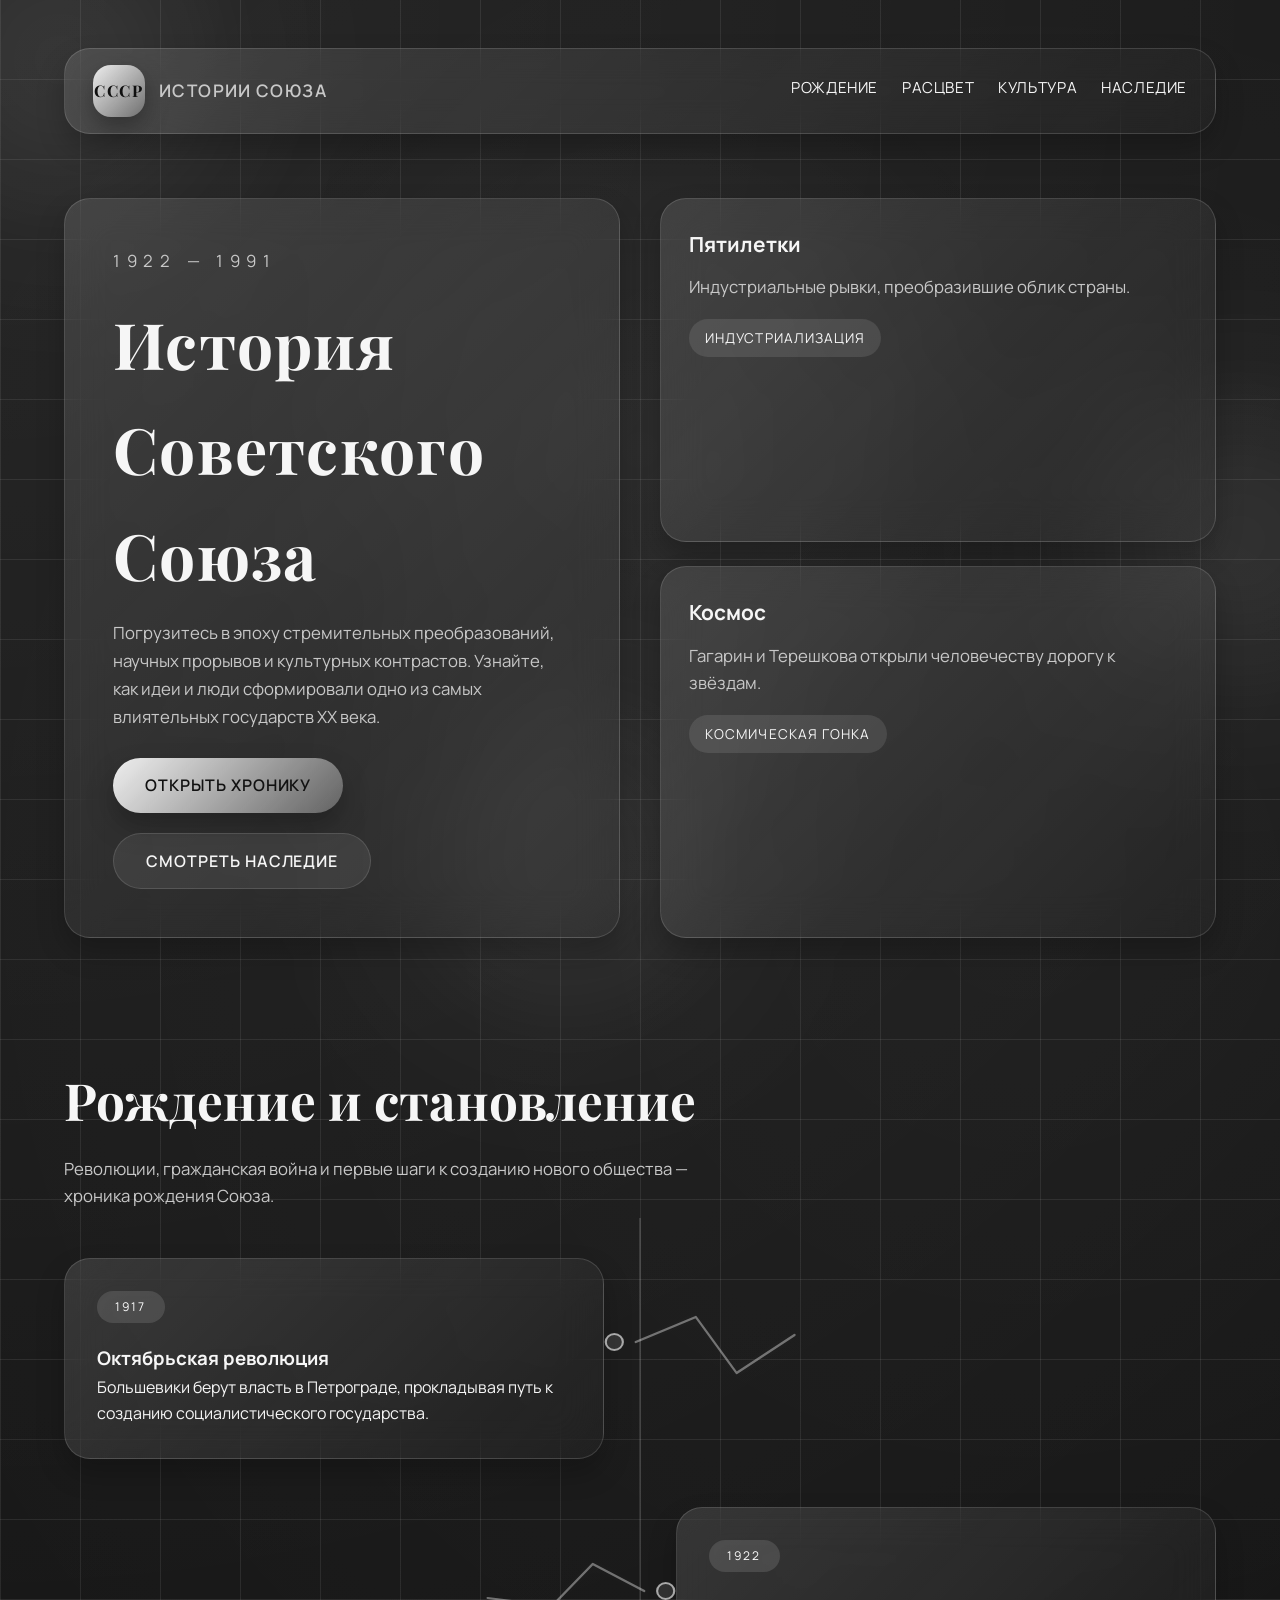
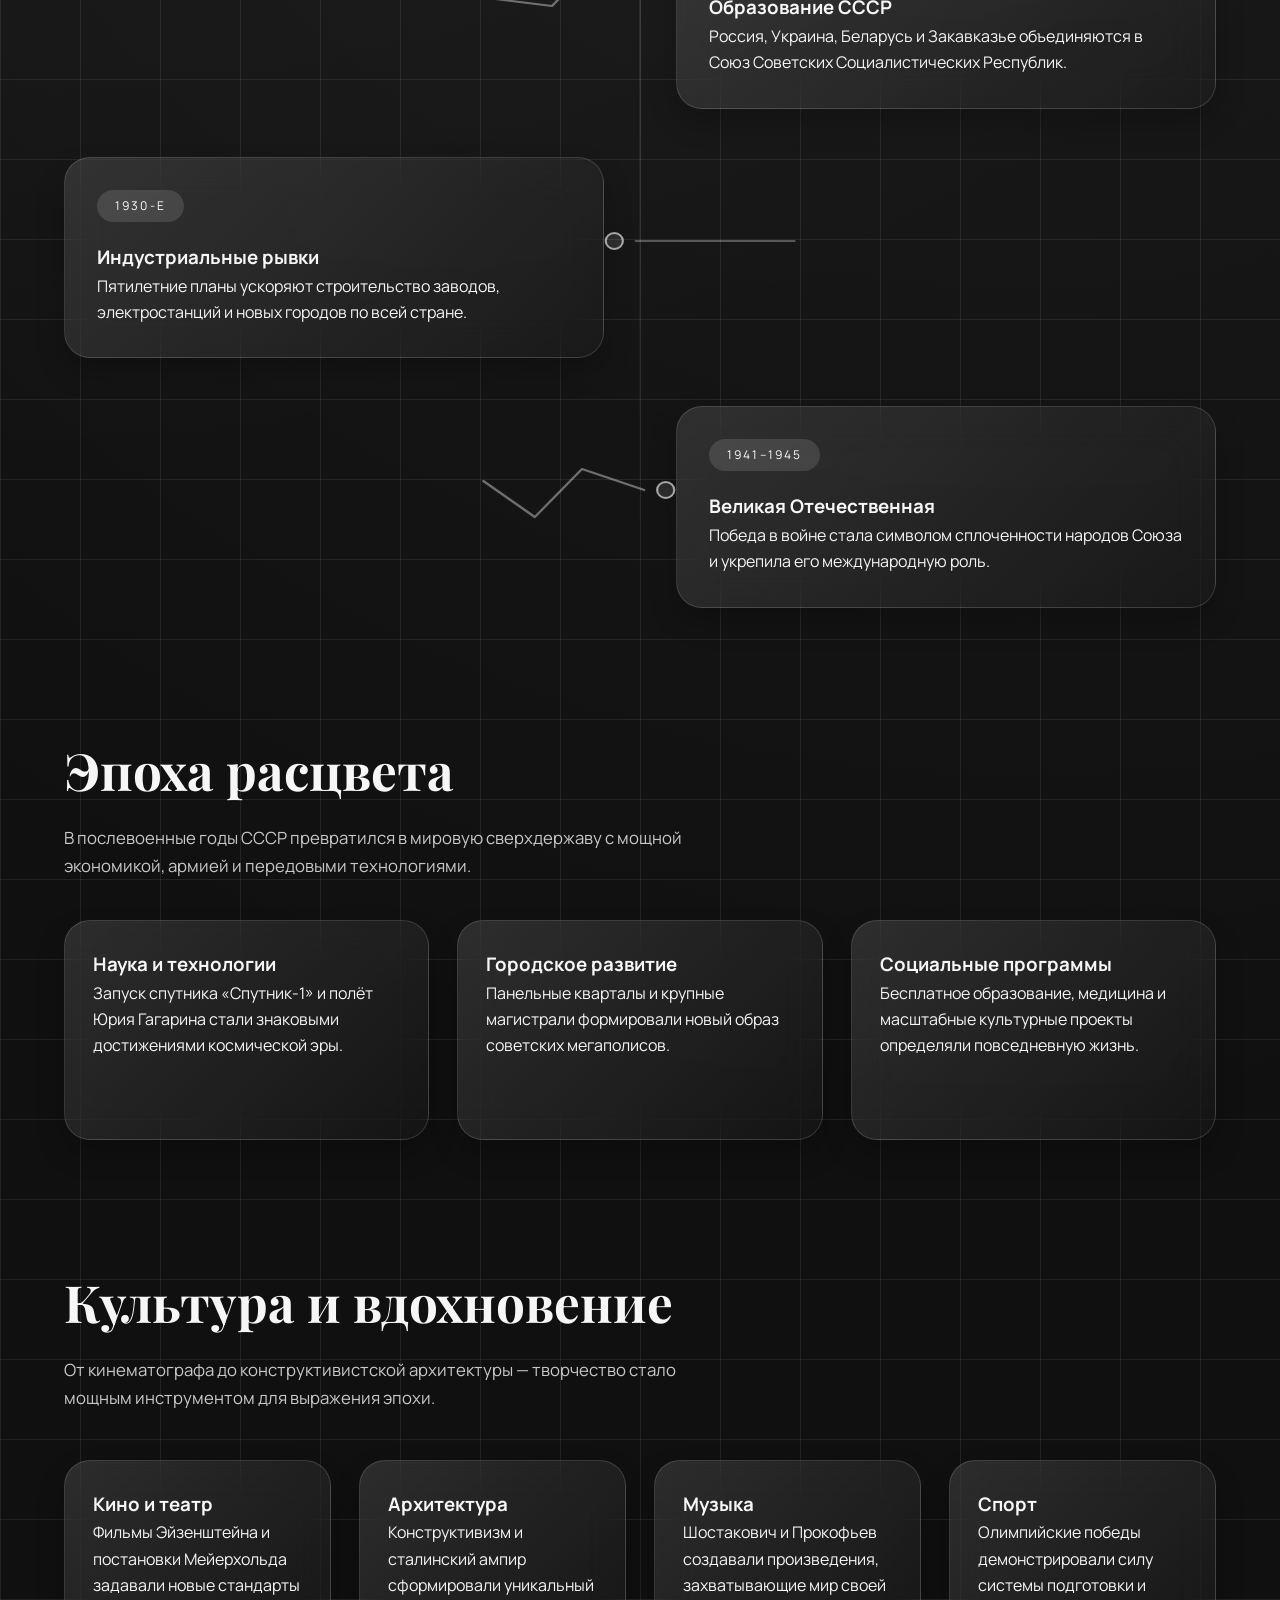
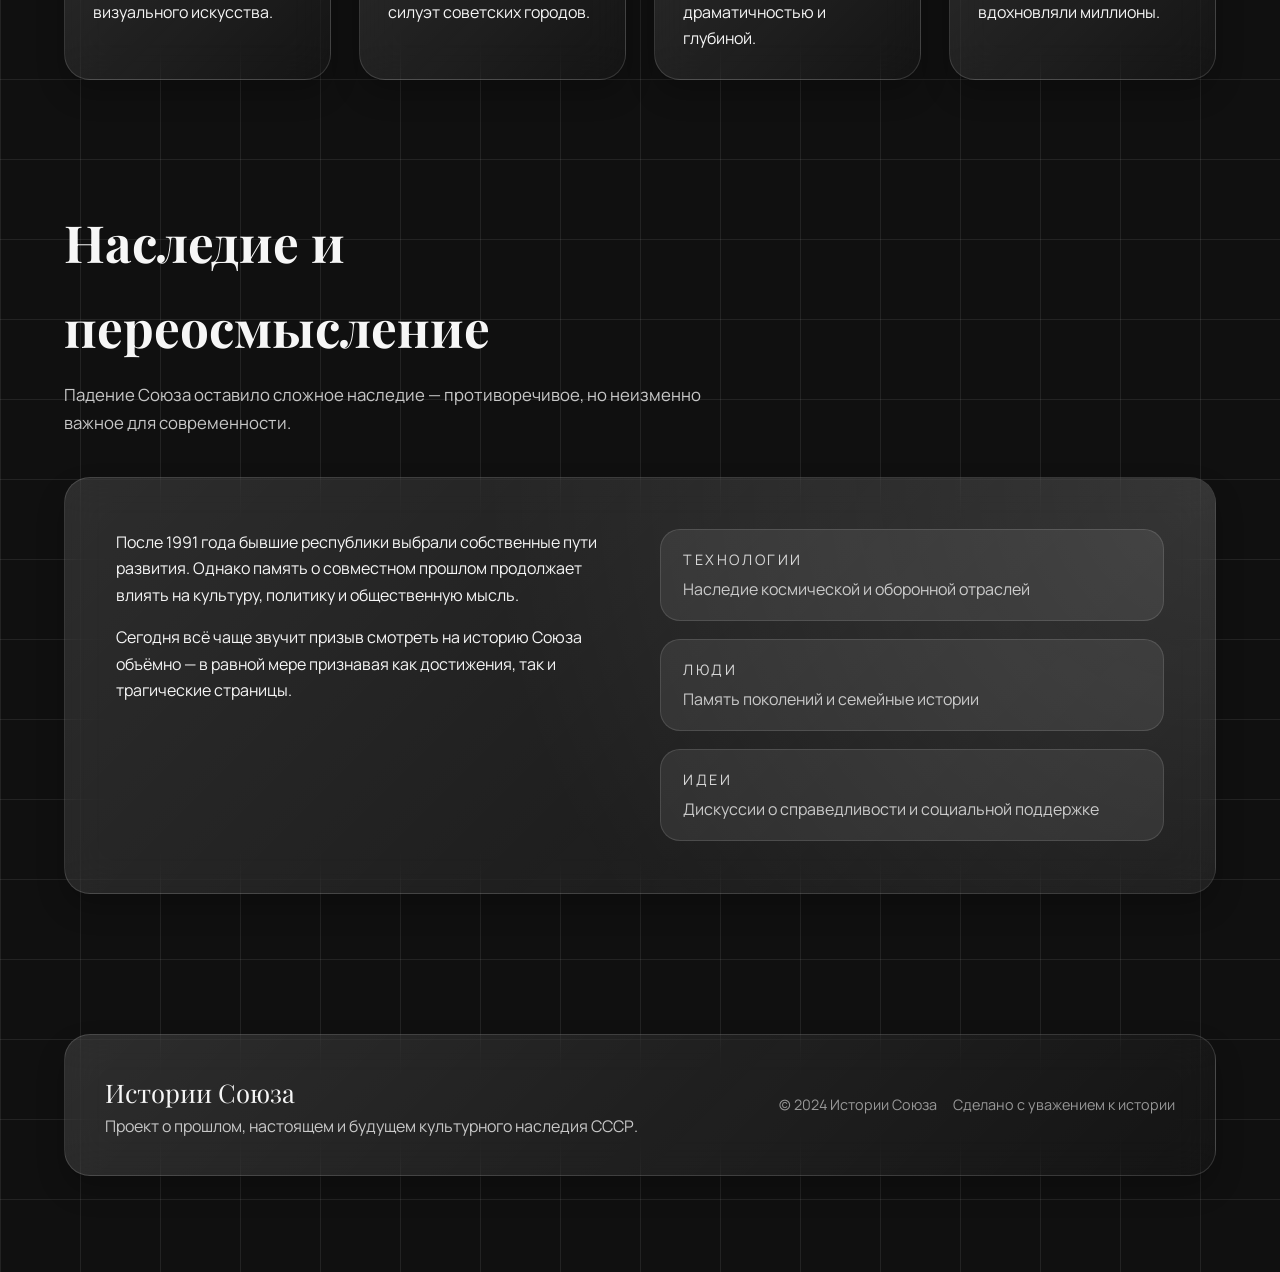
==== commit cf54df5e: "Refine monochrome design and timeline flow" ====
--- a/index.html
+++ b/index.html
@@ -70,6 +70,15 @@
         </div>
         <div class="timeline-grid">
           <article class="timeline-card glass">
+            <span class="timeline-node" aria-hidden="true">
+              <svg viewBox="0 0 220 110" preserveAspectRatio="none">
+                <circle class="timeline-node__point" cx="18" cy="55" r="8"></circle>
+                <path
+                  class="timeline-node__line"
+                  d="M38 55 L94 30 132 86 186 48"
+                ></path>
+              </svg>
+            </span>
             <span class="year">1917</span>
             <h3>Октябрьская революция</h3>
             <p>
@@ -78,6 +87,15 @@
             </p>
           </article>
           <article class="timeline-card glass">
+            <span class="timeline-node timeline-node--reverse" aria-hidden="true">
+              <svg viewBox="0 0 220 110" preserveAspectRatio="none">
+                <circle class="timeline-node__point" cx="202" cy="55" r="8"></circle>
+                <path
+                  class="timeline-node__line"
+                  d="M182 55 L134 28 96 70 36 62"
+                ></path>
+              </svg>
+            </span>
             <span class="year">1922</span>
             <h3>Образование СССР</h3>
             <p>
@@ -86,6 +104,15 @@
             </p>
           </article>
           <article class="timeline-card glass">
+            <span class="timeline-node" aria-hidden="true">
+              <svg viewBox="0 0 220 110" preserveAspectRatio="none">
+                <circle class="timeline-node__point" cx="18" cy="55" r="8"></circle>
+                <path
+                  class="timeline-node__line timeline-node__line--straight"
+                  d="M38 55 L186 55"
+                ></path>
+              </svg>
+            </span>
             <span class="year">1930-е</span>
             <h3>Индустриальные рывки</h3>
             <p>
@@ -94,6 +121,15 @@
             </p>
           </article>
           <article class="timeline-card glass">
+            <span class="timeline-node timeline-node--reverse" aria-hidden="true">
+              <svg viewBox="0 0 220 110" preserveAspectRatio="none">
+                <circle class="timeline-node__point" cx="202" cy="55" r="8"></circle>
+                <path
+                  class="timeline-node__line"
+                  d="M182 55 L124 34 80 82 32 46"
+                ></path>
+              </svg>
+            </span>
             <span class="year">1941–1945</span>
             <h3>Великая Отечественная</h3>
             <p>
--- a/styles.css
+++ b/styles.css
@@ -1,17 +1,16 @@
 :root {
-  --bg: #090b11;
-  --bg-overlay: rgba(13, 16, 23, 0.8);
-  --glass: rgba(255, 255, 255, 0.06);
-  --glass-strong: rgba(255, 255, 255, 0.12);
-  --text: #f5f7ff;
-  --text-muted: #c5cadd;
-  --accent: #ff515a;
-  --accent-soft: rgba(255, 112, 122, 0.35);
-  --accent-gradient: linear-gradient(135deg, rgba(255, 81, 90, 0.8), rgba(255, 168, 76, 0.7));
-  --shadow: 0 20px 40px rgba(0, 0, 0, 0.35);
-  --border-glass: 1px solid rgba(255, 255, 255, 0.12);
-  --card-radius: 28px;
+  --bg: #101010;
+  --bg-overlay: rgba(18, 18, 18, 0.85);
+  --glass: rgba(255, 255, 255, 0.05);
+  --glass-strong: rgba(255, 255, 255, 0.1);
+  --text: #f6f6f6;
+  --text-muted: #c8c8c8;
+  --accent-soft: rgba(255, 255, 255, 0.16);
+  --shadow: 0 14px 28px rgba(0, 0, 0, 0.22);
+  --border-glass: 1px solid rgba(255, 255, 255, 0.14);
+  --card-radius: 26px;
   --transition: 320ms cubic-bezier(0.16, 1, 0.3, 1);
+  --grid-line: rgba(255, 255, 255, 0.08);
 }
 
 * {
@@ -31,16 +30,8 @@
   background-image:
     radial-gradient(circle at top left, rgba(255, 255, 255, 0.08), transparent 45%),
     radial-gradient(circle at 80% 20%, rgba(255, 255, 255, 0.05), transparent 50%),
-    linear-gradient(
-      90deg,
-      rgba(255, 255, 255, 0.08) 1px,
-      transparent 1px
-    ),
-    linear-gradient(
-      0deg,
-      rgba(255, 255, 255, 0.08) 1px,
-      transparent 1px
-    );
+    linear-gradient(90deg, var(--grid-line) 1px, transparent 1px),
+    linear-gradient(0deg, var(--grid-line) 1px, transparent 1px);
   background-size: 100% 100%, 100% 100%, 80px 80px, 80px 80px;
   background-blend-mode: screen;
   color: var(--text);
@@ -65,7 +56,7 @@
   width: 360px;
   height: 360px;
   filter: blur(90px);
-  background: radial-gradient(circle, rgba(255, 120, 140, 0.18), transparent 70%);
+  background: radial-gradient(circle, rgba(255, 255, 255, 0.18), transparent 70%);
   mix-blend-mode: screen;
   animation: orbFloat 24s infinite linear;
 }
@@ -89,7 +80,7 @@
 
 .glass {
   background: linear-gradient(135deg, rgba(255, 255, 255, 0.12), rgba(255, 255, 255, 0.02));
-  backdrop-filter: blur(24px);
+  backdrop-filter: blur(22px);
   border-radius: var(--card-radius);
   border: var(--border-glass);
   box-shadow: var(--shadow);
@@ -119,13 +110,13 @@
   width: 52px;
   height: 52px;
   border-radius: 18px;
-  background: var(--accent-gradient);
-  color: #0b0d13;
+  background: linear-gradient(135deg, rgba(255, 255, 255, 0.9), rgba(160, 160, 160, 0.45));
+  color: #101010;
   font-weight: 700;
   letter-spacing: 0.12em;
   font-family: "Playfair Display", serif;
   text-transform: uppercase;
-  box-shadow: 0 12px 30px rgba(255, 120, 90, 0.45);
+  box-shadow: 0 10px 24px rgba(0, 0, 0, 0.32);
 }
 
 .logo-text {
@@ -158,7 +149,7 @@
   bottom: 0;
   width: 100%;
   height: 2px;
-  background: var(--accent-gradient);
+  background: linear-gradient(90deg, rgba(255, 255, 255, 0.7), rgba(120, 120, 120, 0.35));
   transform: scaleX(0);
   transform-origin: right;
   transition: transform var(--transition);
@@ -204,7 +195,7 @@
   letter-spacing: 0.4em;
   text-transform: uppercase;
   font-size: 0.85rem;
-  color: var(--accent);
+  color: rgba(255, 255, 255, 0.58);
   margin-bottom: 16px;
 }
 
@@ -218,7 +209,7 @@
   content: "";
   position: absolute;
   inset: 0;
-  background: linear-gradient(120deg, rgba(255, 255, 255, 0.12), transparent 65%);
+  background: linear-gradient(120deg, rgba(255, 255, 255, 0.16), transparent 70%);
   opacity: 0;
   transition: opacity var(--transition);
   pointer-events: none;
@@ -249,9 +240,9 @@
 }
 
 .btn.primary {
-  background: var(--accent-gradient);
-  color: #11131b;
-  box-shadow: 0 18px 45px rgba(255, 81, 90, 0.45);
+  background: linear-gradient(135deg, rgba(255, 255, 255, 0.92), rgba(160, 160, 160, 0.45));
+  color: #111111;
+  box-shadow: 0 14px 28px rgba(0, 0, 0, 0.26);
 }
 
 .btn.ghost {
@@ -304,7 +295,7 @@
   align-items: center;
   padding: 8px 16px;
   border-radius: 999px;
-  background: rgba(255, 255, 255, 0.12);
+  background: rgba(255, 255, 255, 0.1);
   color: var(--text);
   margin-top: 18px;
   font-size: 0.85rem;
@@ -335,11 +326,11 @@
 .timeline::before {
   content: "";
   position: absolute;
-  top: 180px;
-  bottom: 0;
+  top: 160px;
+  bottom: 20px;
   left: 50%;
-  width: 2px;
-  background: linear-gradient(180deg, rgba(255, 255, 255, 0), rgba(255, 255, 255, 0.28));
+  width: 1px;
+  background: linear-gradient(180deg, rgba(255, 255, 255, 0.28), rgba(255, 255, 255, 0));
   transform: translateX(-50%);
 }
 
@@ -363,24 +354,50 @@
   justify-self: end;
 }
 
-.timeline-card::after {
-  content: "";
+.timeline-node {
+  --connector-span: clamp(140px, 18vw, 220px);
+  --node-size: 16px;
   position: absolute;
-  top: 24px;
-  width: 14px;
-  height: 14px;
-  border-radius: 50%;
-  border: 2px solid rgba(255, 255, 255, 0.25);
-  background: var(--accent-gradient);
-  box-shadow: 0 0 18px rgba(255, 120, 90, 0.5);
-}
-
-.timeline-card:nth-child(odd)::after {
-  right: -42px;
-}
-
-.timeline-card:nth-child(even)::after {
-  left: -42px;
+  top: 28px;
+  width: calc(var(--connector-span) + var(--node-size));
+  height: 110px;
+  pointer-events: none;
+  z-index: 2;
+}
+
+.timeline-card:nth-child(odd) .timeline-node {
+  left: calc(100% - var(--node-size) / 2);
+}
+
+.timeline-node--reverse {
+  left: auto;
+  right: calc(100% - var(--node-size) / 2);
+}
+
+.timeline-node svg {
+  width: 100%;
+  height: 100%;
+}
+
+
+.timeline-node__point {
+  fill: var(--glass-strong);
+  stroke: rgba(255, 255, 255, 0.6);
+  stroke-width: 2;
+}
+
+.timeline-node__line {
+  fill: none;
+  stroke: rgba(255, 255, 255, 0.38);
+  stroke-width: 2.2;
+  stroke-linecap: round;
+  stroke-linejoin: round;
+  filter: drop-shadow(0 0 6px rgba(255, 255, 255, 0.12));
+}
+
+.timeline-node__line--straight {
+  stroke: rgba(255, 255, 255, 0.28);
+  filter: drop-shadow(0 0 4px rgba(255, 255, 255, 0.1));
 }
 
 .year {
@@ -583,9 +600,8 @@
     margin-left: 40px;
   }
 
-  .timeline-card:nth-child(odd)::after,
-  .timeline-card:nth-child(even)::after {
-    left: -52px;
+  .timeline-node {
+    display: none;
   }
 }
 
@@ -612,11 +628,6 @@
   .timeline-card {
     margin-left: 32px;
     padding: 24px;
-  }
-
-  .timeline-card::after {
-    left: -44px !important;
-    right: auto !important;
   }
 
   .hero {
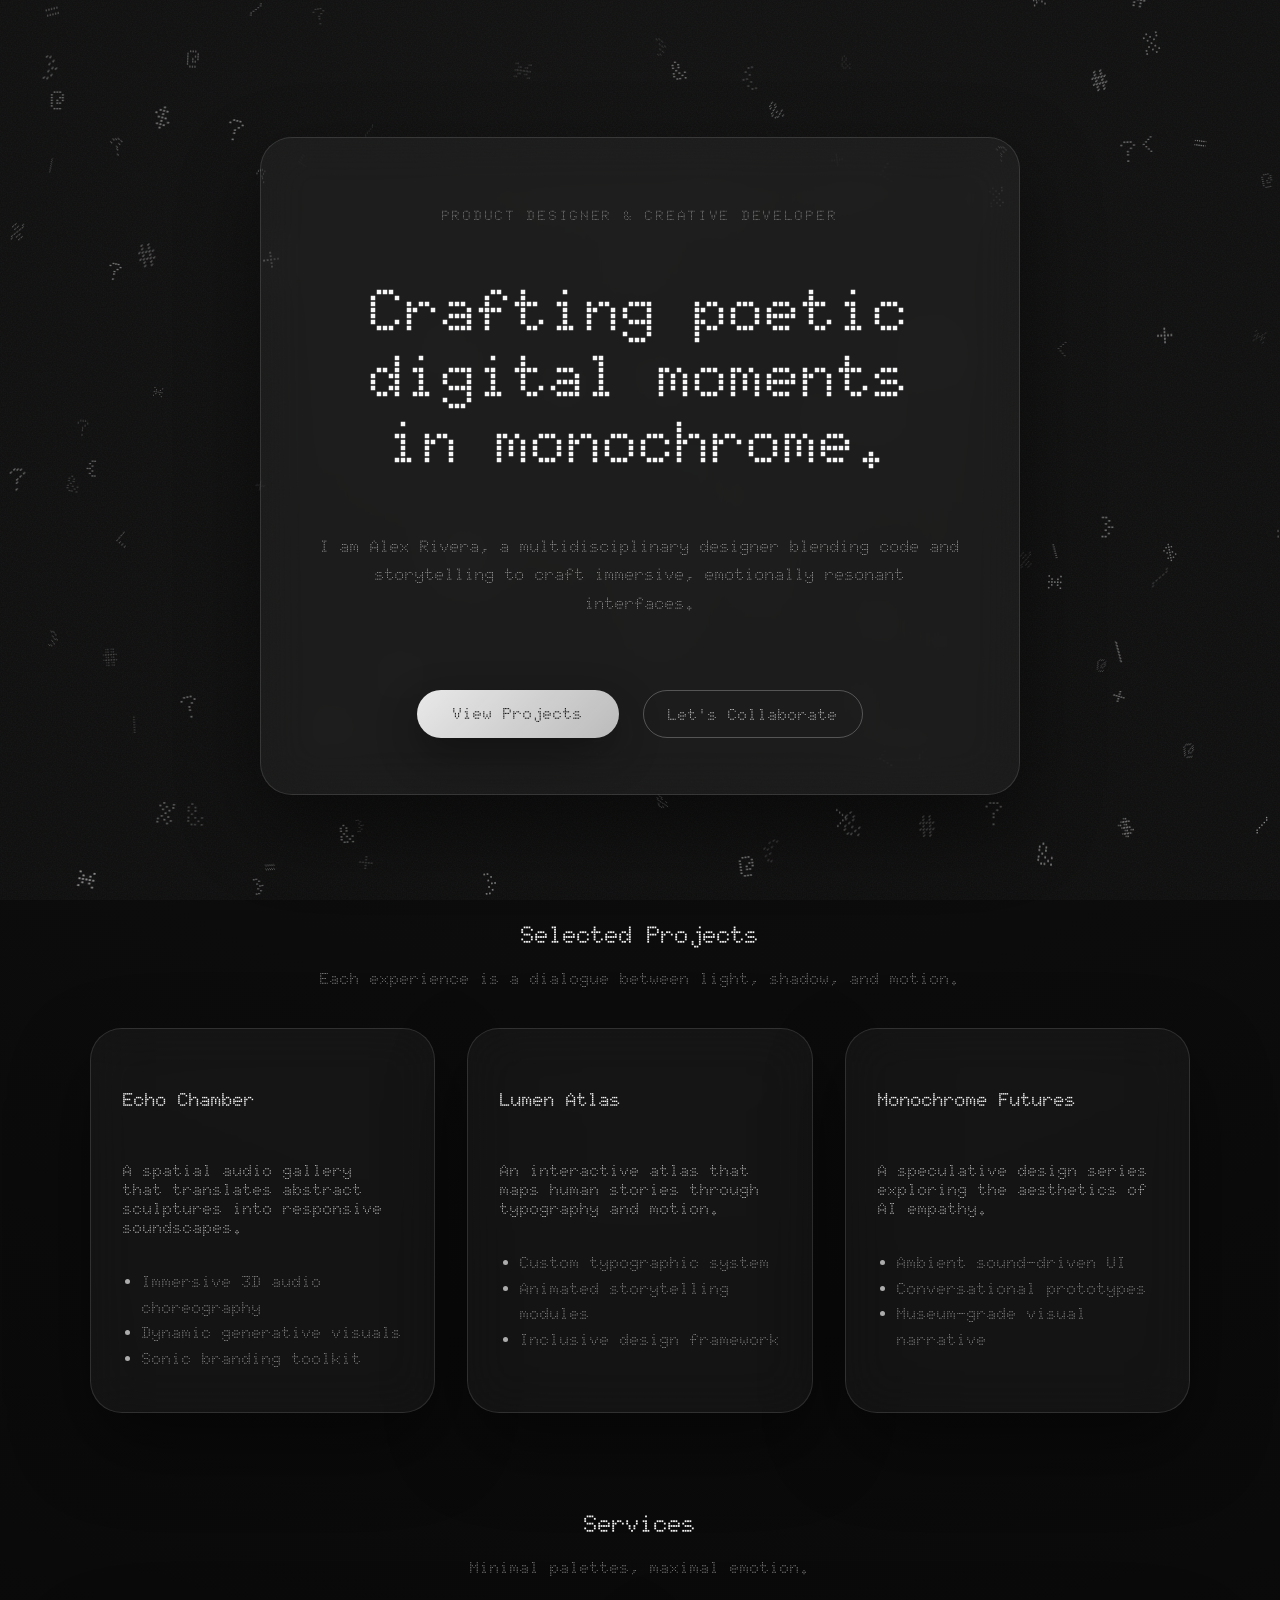
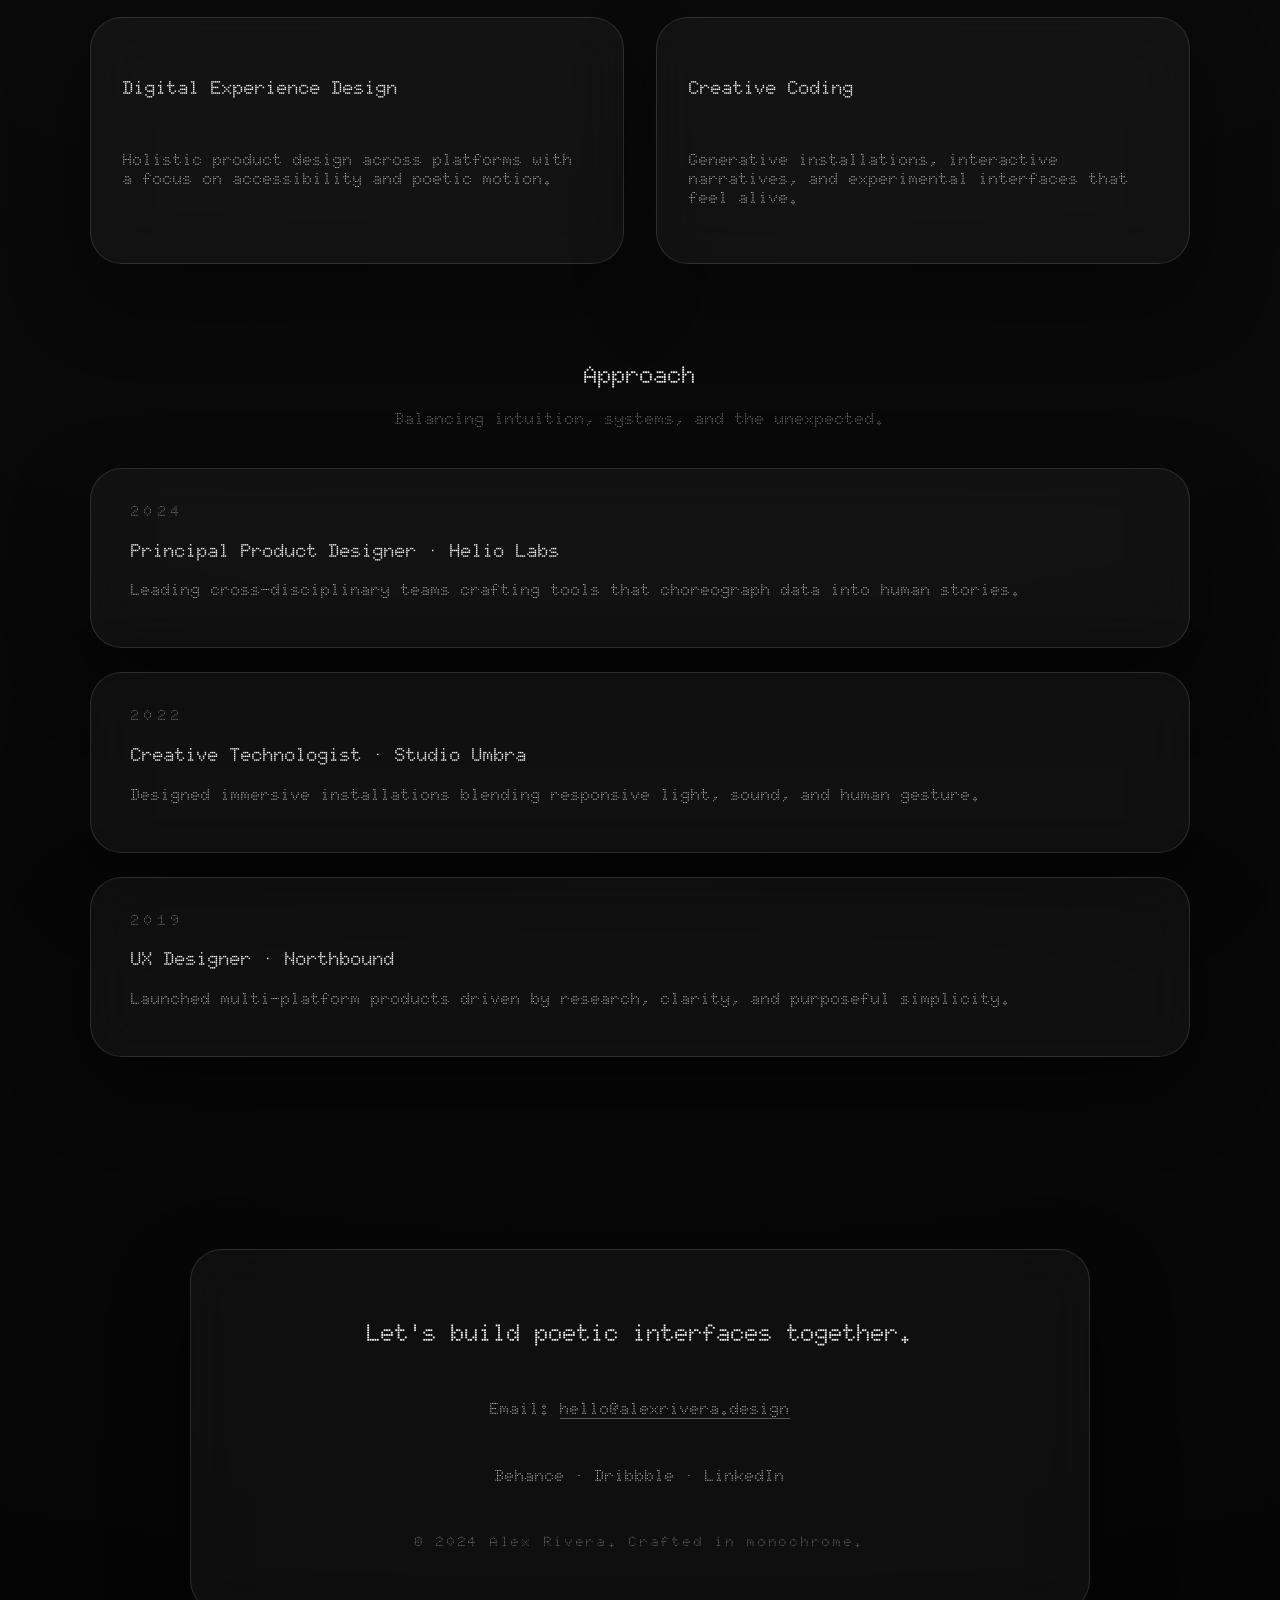
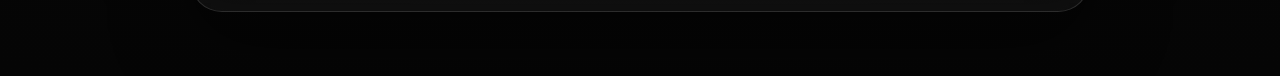
==== commit 1aff9206: "Add monochrome glassmorphism portfolio" ====
--- a/index.html
+++ b/index.html
@@ -1,272 +1,120 @@
 <!DOCTYPE html>
-<html lang="ru">
-  <head>
-    <meta charset="UTF-8" />
-    <meta name="viewport" content="width=device-width, initial-scale=1.0" />
-    <title>История Советского Союза</title>
-    <link rel="preconnect" href="https://fonts.googleapis.com" />
-    <link rel="preconnect" href="https://fonts.gstatic.com" crossorigin />
-    <link
-      href="https://fonts.googleapis.com/css2?family=Manrope:wght@300;400;600;700&family=Playfair+Display:wght@500;700&display=swap"
-      rel="stylesheet"
-    />
-    <link rel="stylesheet" href="styles.css" />
-  </head>
-  <body>
-    <div class="ambient-orbs" aria-hidden="true">
-      <span></span>
-      <span></span>
-      <span></span>
+<html lang="en">
+<head>
+  <meta charset="UTF-8" />
+  <meta name="viewport" content="width=device-width, initial-scale=1.0" />
+  <title>Monochrome Portfolio</title>
+  <link rel="preconnect" href="https://fonts.googleapis.com" />
+  <link rel="preconnect" href="https://fonts.gstatic.com" crossorigin />
+  <link href="https://fonts.googleapis.com/css2?family=Doto:wght@300;400;500;600&display=swap" rel="stylesheet" />
+  <link rel="stylesheet" href="styles.css" />
+</head>
+<body>
+  <canvas id="asciiCanvas" aria-hidden="true"></canvas>
+  <div class="noise-overlay" aria-hidden="true"></div>
+
+  <header class="hero">
+    <div class="hero__content glass">
+      <p class="hero__tag">Product Designer &amp; Creative Developer</p>
+      <h1>Crafting poetic digital moments in monochrome.</h1>
+      <p class="hero__summary">
+        I am Alex Rivera, a multidisciplinary designer blending code and storytelling to craft immersive, emotionally resonant interfaces.
+      </p>
+      <div class="hero__cta">
+        <a class="btn" href="#projects">View Projects</a>
+        <a class="link" href="#contact">Let&apos;s Collaborate</a>
+      </div>
     </div>
-    <header class="top-nav glass" data-animate="slide-down">
-      <div class="logo">
-        <span class="logo-mark">CCCP</span>
-        <span class="logo-text">Истории Союза</span>
+  </header>
+
+  <main>
+    <section id="projects" class="section">
+      <div class="section__header">
+        <h2>Selected Projects</h2>
+        <p class="section__subtitle">Each experience is a dialogue between light, shadow, and motion.</p>
       </div>
-      <nav class="nav-links">
-        <a href="#origins">Рождение</a>
-        <a href="#heyday">Расцвет</a>
-        <a href="#culture">Культура</a>
-        <a href="#legacy">Наследие</a>
-      </nav>
-    </header>
+      <div class="grid">
+        <article class="card glass">
+          <h3>Echo Chamber</h3>
+          <p>A spatial audio gallery that translates abstract sculptures into responsive soundscapes.</p>
+          <ul>
+            <li>Immersive 3D audio choreography</li>
+            <li>Dynamic generative visuals</li>
+            <li>Sonic branding toolkit</li>
+          </ul>
+        </article>
+        <article class="card glass">
+          <h3>Lumen Atlas</h3>
+          <p>An interactive atlas that maps human stories through typography and motion.</p>
+          <ul>
+            <li>Custom typographic system</li>
+            <li>Animated storytelling modules</li>
+            <li>Inclusive design framework</li>
+          </ul>
+        </article>
+        <article class="card glass">
+          <h3>Monochrome Futures</h3>
+          <p>A speculative design series exploring the aesthetics of AI empathy.</p>
+          <ul>
+            <li>Ambient sound-driven UI</li>
+            <li>Conversational prototypes</li>
+            <li>Museum-grade visual narrative</li>
+          </ul>
+        </article>
+      </div>
+    </section>
 
-    <main>
-      <section class="hero" data-animate="fade-up">
-        <div class="hero-content glass">
-          <p class="hero-kicker">1922 — 1991</p>
-          <h1>История Советского Союза</h1>
-          <p>
-            Погрузитесь в эпоху стремительных преобразований, научных прорывов
-            и культурных контрастов. Узнайте, как идеи и люди сформировали одно из
-            самых влиятельных государств XX века.
-          </p>
-          <div class="hero-actions">
-            <a class="btn primary" href="#origins">Открыть хронику</a>
-            <a class="btn ghost" href="#legacy">Смотреть наследие</a>
-          </div>
+    <section id="services" class="section">
+      <div class="section__header">
+        <h2>Services</h2>
+        <p class="section__subtitle">Minimal palettes, maximal emotion.</p>
+      </div>
+      <div class="grid grid--two">
+        <article class="card glass">
+          <h3>Digital Experience Design</h3>
+          <p>Holistic product design across platforms with a focus on accessibility and poetic motion.</p>
+        </article>
+        <article class="card glass">
+          <h3>Creative Coding</h3>
+          <p>Generative installations, interactive narratives, and experimental interfaces that feel alive.</p>
+        </article>
+      </div>
+    </section>
+
+    <section id="about" class="section">
+      <div class="section__header">
+        <h2>Approach</h2>
+        <p class="section__subtitle">Balancing intuition, systems, and the unexpected.</p>
+      </div>
+      <div class="timeline">
+        <div class="timeline__item glass">
+          <span class="timeline__year">2024</span>
+          <h3>Principal Product Designer · Helio Labs</h3>
+          <p>Leading cross-disciplinary teams crafting tools that choreograph data into human stories.</p>
         </div>
-        <div class="hero-visual">
-          <div class="floating-card glass" data-animate="float">
-            <h3>Пятилетки</h3>
-            <p>Индустриальные рывки, преобразившие облик страны.</p>
-            <div class="tag">индустриализация</div>
-          </div>
-          <div class="floating-card glass" data-animate="float" style="animation-delay: 0.6s;">
-            <h3>Космос</h3>
-            <p>Гагарин и Терешкова открыли человечеству дорогу к звёздам.</p>
-            <div class="tag">космическая гонка</div>
-          </div>
+        <div class="timeline__item glass">
+          <span class="timeline__year">2022</span>
+          <h3>Creative Technologist · Studio Umbra</h3>
+          <p>Designed immersive installations blending responsive light, sound, and human gesture.</p>
         </div>
-      </section>
+        <div class="timeline__item glass">
+          <span class="timeline__year">2019</span>
+          <h3>UX Designer · Northbound</h3>
+          <p>Launched multi-platform products driven by research, clarity, and purposeful simplicity.</p>
+        </div>
+      </div>
+    </section>
+  </main>
 
-      <section id="origins" class="timeline" data-animate="fade-up">
-        <div class="section-header">
-          <h2>Рождение и становление</h2>
-          <p>
-            Революции, гражданская война и первые шаги к созданию нового
-            общества — хроника рождения Союза.
-          </p>
-        </div>
-        <div class="timeline-grid">
-          <article class="timeline-card glass">
-            <span class="timeline-node" aria-hidden="true">
-              <svg viewBox="0 0 220 110" preserveAspectRatio="none">
-                <circle class="timeline-node__point" cx="18" cy="55" r="8"></circle>
-                <path
-                  class="timeline-node__line"
-                  d="M38 55 L94 30 132 86 186 48"
-                ></path>
-              </svg>
-            </span>
-            <span class="year">1917</span>
-            <h3>Октябрьская революция</h3>
-            <p>
-              Большевики берут власть в Петрограде, прокладывая путь к созданию
-              социалистического государства.
-            </p>
-          </article>
-          <article class="timeline-card glass">
-            <span class="timeline-node timeline-node--reverse" aria-hidden="true">
-              <svg viewBox="0 0 220 110" preserveAspectRatio="none">
-                <circle class="timeline-node__point" cx="202" cy="55" r="8"></circle>
-                <path
-                  class="timeline-node__line"
-                  d="M182 55 L134 28 96 70 36 62"
-                ></path>
-              </svg>
-            </span>
-            <span class="year">1922</span>
-            <h3>Образование СССР</h3>
-            <p>
-              Россия, Украина, Беларусь и Закавказье объединяются в Союз Советских
-              Социалистических Республик.
-            </p>
-          </article>
-          <article class="timeline-card glass">
-            <span class="timeline-node" aria-hidden="true">
-              <svg viewBox="0 0 220 110" preserveAspectRatio="none">
-                <circle class="timeline-node__point" cx="18" cy="55" r="8"></circle>
-                <path
-                  class="timeline-node__line timeline-node__line--straight"
-                  d="M38 55 L186 55"
-                ></path>
-              </svg>
-            </span>
-            <span class="year">1930-е</span>
-            <h3>Индустриальные рывки</h3>
-            <p>
-              Пятилетние планы ускоряют строительство заводов, электростанций и
-              новых городов по всей стране.
-            </p>
-          </article>
-          <article class="timeline-card glass">
-            <span class="timeline-node timeline-node--reverse" aria-hidden="true">
-              <svg viewBox="0 0 220 110" preserveAspectRatio="none">
-                <circle class="timeline-node__point" cx="202" cy="55" r="8"></circle>
-                <path
-                  class="timeline-node__line"
-                  d="M182 55 L124 34 80 82 32 46"
-                ></path>
-              </svg>
-            </span>
-            <span class="year">1941–1945</span>
-            <h3>Великая Отечественная</h3>
-            <p>
-              Победа в войне стала символом сплоченности народов Союза и
-              укрепила его международную роль.
-            </p>
-          </article>
-        </div>
-      </section>
+  <footer id="contact" class="footer glass">
+    <div class="footer__content">
+      <h2>Let&apos;s build poetic interfaces together.</h2>
+      <p>Email: <a href="mailto:hello@alexrivera.design">hello@alexrivera.design</a></p>
+      <p>Behance · Dribbble · LinkedIn</p>
+    </div>
+    <p class="footer__note">© 2024 Alex Rivera. Crafted in monochrome.</p>
+  </footer>
 
-      <section id="heyday" class="heyday" data-animate="fade-up">
-        <div class="section-header">
-          <h2>Эпоха расцвета</h2>
-          <p>
-            В послевоенные годы СССР превратился в мировую сверхдержаву с мощной
-            экономикой, армией и передовыми технологиями.
-          </p>
-        </div>
-        <div class="heyday-panels">
-          <div class="panel glass">
-            <h3>Наука и технологии</h3>
-            <p>
-              Запуск спутника «Спутник-1» и полёт Юрия Гагарина стали знаковыми
-              достижениями космической эры.
-            </p>
-          </div>
-          <div class="panel glass">
-            <h3>Городское развитие</h3>
-            <p>
-              Панельные кварталы и крупные магистрали формировали новый образ
-              советских мегаполисов.
-            </p>
-          </div>
-          <div class="panel glass">
-            <h3>Социальные программы</h3>
-            <p>
-              Бесплатное образование, медицина и масштабные культурные проекты
-              определяли повседневную жизнь.
-            </p>
-          </div>
-        </div>
-      </section>
-
-      <section id="culture" class="culture" data-animate="fade-up">
-        <div class="section-header">
-          <h2>Культура и вдохновение</h2>
-          <p>
-            От кинематографа до конструктивистской архитектуры — творчество стало
-            мощным инструментом для выражения эпохи.
-          </p>
-        </div>
-        <div class="culture-grid">
-          <article class="culture-card glass">
-            <h3>Кино и театр</h3>
-            <p>
-              Фильмы Эйзенштейна и постановки Мейерхольда задавали новые стандарты
-              визуального искусства.
-            </p>
-          </article>
-          <article class="culture-card glass">
-            <h3>Архитектура</h3>
-            <p>
-              Конструктивизм и сталинский ампир сформировали уникальный силуэт
-              советских городов.
-            </p>
-          </article>
-          <article class="culture-card glass">
-            <h3>Музыка</h3>
-            <p>
-              Шостакович и Прокофьев создавали произведения, захватывающие мир
-              своей драматичностью и глубиной.
-            </p>
-          </article>
-          <article class="culture-card glass">
-            <h3>Спорт</h3>
-            <p>
-              Олимпийские победы демонстрировали силу системы подготовки и
-              вдохновляли миллионы.
-            </p>
-          </article>
-        </div>
-      </section>
-
-      <section id="legacy" class="legacy" data-animate="fade-up">
-        <div class="section-header">
-          <h2>Наследие и переосмысление</h2>
-          <p>
-            Падение Союза оставило сложное наследие — противоречивое, но
-            неизменно важное для современности.
-          </p>
-        </div>
-        <div class="legacy-wrap glass">
-          <div class="legacy-text">
-            <p>
-              После 1991 года бывшие республики выбрали собственные пути развития.
-              Однако память о совместном прошлом продолжает влиять на культуру,
-              политику и общественную мысль.
-            </p>
-            <p>
-              Сегодня всё чаще звучит призыв смотреть на историю Союза объёмно —
-              в равной мере признавая как достижения, так и трагические страницы.
-            </p>
-          </div>
-          <ul class="legacy-highlights">
-            <li>
-              <span class="highlight-title">Технологии</span>
-              <span class="highlight-text">Наследие космической и оборонной отраслей</span>
-            </li>
-            <li>
-              <span class="highlight-title">Люди</span>
-              <span class="highlight-text">Память поколений и семейные истории</span>
-            </li>
-            <li>
-              <span class="highlight-title">Идеи</span>
-              <span class="highlight-text">Дискуссии о справедливости и социальной поддержке</span>
-            </li>
-          </ul>
-        </div>
-      </section>
-    </main>
-
-    <footer class="site-footer glass" data-animate="fade-up">
-      <div>
-        <p class="footer-title">Истории Союза</p>
-        <p class="footer-text">
-          Проект о прошлом, настоящем и будущем культурного наследия СССР.
-        </p>
-      </div>
-      <div class="footer-meta">
-        <span>© 2024 Истории Союза</span>
-        <span>Сделано с уважением к истории</span>
-      </div>
-    </footer>
-
-    <script src="script.js"></script>
-    <noscript>
-      Для полного погружения включите, пожалуйста, JavaScript.
-    </noscript>
-  </body>
+  <script src="script.js"></script>
+</body>
 </html>
--- a/styles.css
+++ b/styles.css
@@ -1,648 +1,241 @@
 :root {
-  --bg: #101010;
-  --bg-overlay: rgba(18, 18, 18, 0.85);
-  --glass: rgba(255, 255, 255, 0.05);
-  --glass-strong: rgba(255, 255, 255, 0.1);
-  --text: #f6f6f6;
-  --text-muted: #c8c8c8;
-  --accent-soft: rgba(255, 255, 255, 0.16);
-  --shadow: 0 14px 28px rgba(0, 0, 0, 0.22);
-  --border-glass: 1px solid rgba(255, 255, 255, 0.14);
-  --card-radius: 26px;
-  --transition: 320ms cubic-bezier(0.16, 1, 0.3, 1);
-  --grid-line: rgba(255, 255, 255, 0.08);
+  color-scheme: dark;
+  --bg: #050505;
+  --fg: #f7f7f7;
+  --muted: rgba(255, 255, 255, 0.65);
+  --glass: rgba(255, 255, 255, 0.04);
+  --border: rgba(255, 255, 255, 0.12);
 }
 
 * {
+  box-sizing: border-box;
+}
+
+body {
   margin: 0;
-  padding: 0;
-  box-sizing: border-box;
-}
-
-html {
-  scroll-behavior: smooth;
-}
-
-body {
+  font-family: 'Doto', sans-serif;
+  background: radial-gradient(circle at top, #0f0f0f, var(--bg));
+  color: var(--fg);
   min-height: 100vh;
-  font-family: "Manrope", "Segoe UI", sans-serif;
-  background-color: var(--bg);
-  background-image:
-    radial-gradient(circle at top left, rgba(255, 255, 255, 0.08), transparent 45%),
-    radial-gradient(circle at 80% 20%, rgba(255, 255, 255, 0.05), transparent 50%),
-    linear-gradient(90deg, var(--grid-line) 1px, transparent 1px),
-    linear-gradient(0deg, var(--grid-line) 1px, transparent 1px);
-  background-size: 100% 100%, 100% 100%, 80px 80px, 80px 80px;
-  background-blend-mode: screen;
-  color: var(--text);
-  line-height: 1.65;
-  padding: 48px clamp(32px, 5vw, 80px) 96px;
+  overflow-x: hidden;
   position: relative;
-  overflow-x: hidden;
-}
-
-body::before {
-  content: "";
+}
+
+a {
+  color: inherit;
+}
+
+canvas#asciiCanvas {
+  position: fixed;
+  top: 0;
+  left: 0;
+  width: 100vw;
+  height: 100vh;
+  z-index: -2;
+  mix-blend-mode: screen;
+}
+
+.noise-overlay {
   position: fixed;
   inset: 0;
-  background: radial-gradient(circle at center, rgba(255, 255, 255, 0.08), transparent 55%);
-  opacity: 0.6;
+  z-index: -1;
   pointer-events: none;
-  z-index: -2;
-}
-
-.ambient-orbs span {
-  position: fixed;
-  width: 360px;
-  height: 360px;
-  filter: blur(90px);
-  background: radial-gradient(circle, rgba(255, 255, 255, 0.18), transparent 70%);
-  mix-blend-mode: screen;
-  animation: orbFloat 24s infinite linear;
-}
-
-.ambient-orbs span:nth-child(1) {
-  top: -120px;
-  left: -120px;
-}
-
-.ambient-orbs span:nth-child(2) {
-  top: 40vh;
-  right: -140px;
-  animation-duration: 28s;
-}
-
-.ambient-orbs span:nth-child(3) {
-  bottom: -140px;
-  left: 30%;
-  animation-duration: 32s;
-}
-
-.glass {
-  background: linear-gradient(135deg, rgba(255, 255, 255, 0.12), rgba(255, 255, 255, 0.02));
-  backdrop-filter: blur(22px);
-  border-radius: var(--card-radius);
-  border: var(--border-glass);
-  box-shadow: var(--shadow);
-}
-
-.top-nav {
-  position: sticky;
-  top: 24px;
+  background-image: url('data:image/svg+xml,%3Csvg xmlns="http://www.w3.org/2000/svg" width="100" height="100" viewBox="0 0 100 100"%3E%3Cfilter id="n" x="0" y="0" width="100%25" height="100%25"%3E%3CfeTurbulence type="fractalNoise" baseFrequency="0.8" numOctaves="3" stitchTiles="stitch"/%3E%3C/filter%3E%3Crect width="100" height="100" filter="url(%23n)" opacity="0.12"/%3E%3C/svg%3E');
+  opacity: 0.45;
+}
+
+.hero {
+  min-height: 100vh;
   display: flex;
   align-items: center;
-  justify-content: space-between;
-  padding: 16px 28px;
-  z-index: 10;
-}
-
-.logo {
+  justify-content: center;
+  padding: 8rem 1.5rem 6rem;
+}
+
+.hero__content {
+  max-width: 760px;
+  padding: 3.5rem;
+  display: grid;
+  text-align: center;
+  gap: 1.5rem;
+}
+
+.hero__tag {
+  letter-spacing: 0.2em;
+  text-transform: uppercase;
+  color: var(--muted);
+  font-size: 0.85rem;
+}
+
+.hero h1 {
+  font-size: clamp(2.5rem, 5vw, 3.75rem);
+  margin: 1rem 0;
+  line-height: 1.1;
+}
+
+.hero__summary {
+  color: var(--muted);
+  font-size: 1.05rem;
+  line-height: 1.7;
+}
+
+.hero__cta {
   display: flex;
-  align-items: center;
-  gap: 14px;
+  justify-content: center;
+  gap: 1.5rem;
+  flex-wrap: wrap;
+  margin-top: 2rem;
+}
+
+.btn {
+  background: linear-gradient(135deg, rgba(255, 255, 255, 0.9), rgba(255, 255, 255, 0.7));
+  color: #090909;
+  padding: 0.85rem 2.25rem;
+  border-radius: 999px;
+  text-decoration: none;
   font-weight: 600;
-}
-
-.logo-mark {
-  display: inline-flex;
-  align-items: center;
-  justify-content: center;
-  width: 52px;
-  height: 52px;
-  border-radius: 18px;
-  background: linear-gradient(135deg, rgba(255, 255, 255, 0.9), rgba(160, 160, 160, 0.45));
-  color: #101010;
-  font-weight: 700;
-  letter-spacing: 0.12em;
-  font-family: "Playfair Display", serif;
+  box-shadow: 0 16px 40px rgba(0, 0, 0, 0.35);
+  transition: transform 0.4s ease, box-shadow 0.4s ease;
+}
+
+.btn:hover {
+  transform: translateY(-4px) scale(1.02);
+  box-shadow: 0 24px 60px rgba(0, 0, 0, 0.45);
+}
+
+.link {
+  text-decoration: none;
+  color: var(--fg);
+  padding: 0.85rem 1.5rem;
+  border-radius: 999px;
+  border: 1px solid rgba(255, 255, 255, 0.25);
+  transition: border 0.3s ease, transform 0.3s ease;
+}
+
+.link:hover {
+  border-color: rgba(255, 255, 255, 0.55);
+  transform: translateY(-2px);
+}
+
+main {
+  padding: 0 1.5rem 6rem;
+}
+
+.section {
+  max-width: 1100px;
+  margin: 0 auto 6rem;
+}
+
+.section__header {
+  margin-bottom: 2.5rem;
+  text-align: center;
+}
+
+.section__subtitle {
+  color: var(--muted);
+}
+
+.grid {
+  display: grid;
+  gap: 2rem;
+  grid-template-columns: repeat(auto-fit, minmax(280px, 1fr));
+}
+
+.grid--two {
+  grid-template-columns: repeat(auto-fit, minmax(320px, 1fr));
+}
+
+.card {
+  padding: 2.5rem 2rem;
+  display: flex;
+  flex-direction: column;
+  gap: 1rem;
+  transition: transform 0.4s ease, border 0.4s ease;
+}
+
+.card:hover {
+  transform: translateY(-6px);
+  border-color: rgba(255, 255, 255, 0.25);
+}
+
+.card ul {
+  margin: 0;
+  padding-left: 1.2rem;
+  color: var(--muted);
+  line-height: 1.6;
+}
+
+.timeline {
+  display: grid;
+  gap: 1.5rem;
+}
+
+.timeline__item {
+  padding: 2rem 2.5rem;
+  position: relative;
+}
+
+.timeline__year {
+  font-size: 0.9rem;
+  letter-spacing: 0.3em;
   text-transform: uppercase;
-  box-shadow: 0 10px 24px rgba(0, 0, 0, 0.32);
-}
-
-.logo-text {
-  font-size: 1.08rem;
-  letter-spacing: 0.08em;
-  text-transform: uppercase;
-  color: var(--text-muted);
-}
-
-.nav-links {
-  display: flex;
-  gap: 24px;
-}
-
-.nav-links a {
-  color: var(--text);
+  color: var(--muted);
+}
+
+.footer {
+  margin: 0 auto 4rem;
+  max-width: 900px;
+  padding: 3rem 2.5rem;
+  text-align: center;
+}
+
+.footer__content {
+  display: grid;
+  gap: 1rem;
+}
+
+.footer a {
+  color: inherit;
   text-decoration: none;
-  font-size: 0.95rem;
-  letter-spacing: 0.04em;
-  text-transform: uppercase;
-  position: relative;
-  padding-bottom: 6px;
-  transition: color var(--transition);
-}
-
-.nav-links a::after {
-  content: "";
-  position: absolute;
-  left: 0;
-  bottom: 0;
-  width: 100%;
-  height: 2px;
-  background: linear-gradient(90deg, rgba(255, 255, 255, 0.7), rgba(120, 120, 120, 0.35));
-  transform: scaleX(0);
-  transform-origin: right;
-  transition: transform var(--transition);
-}
-
-.nav-links a:hover,
-.nav-links a:focus-visible {
-  color: #fff;
-}
-
-.nav-links a:hover::after,
-.nav-links a:focus-visible::after {
-  transform: scaleX(1);
-  transform-origin: left;
-}
-
-main {
-  margin-top: 64px;
-  display: grid;
-  gap: 120px;
-}
-
-.hero {
-  display: grid;
-  grid-template-columns: repeat(auto-fit, minmax(280px, 1fr));
-  align-items: stretch;
-  gap: 40px;
-}
-
-.hero h1 {
-  font-family: "Playfair Display", serif;
-  font-size: clamp(2.8rem, 5vw, 4.2rem);
-  letter-spacing: 0.02em;
-  margin-bottom: 12px;
-}
-
-.hero p {
-  color: var(--text-muted);
-  font-size: 1.05rem;
-}
-
-.hero-kicker {
-  letter-spacing: 0.4em;
-  text-transform: uppercase;
+  border-bottom: 1px solid rgba(255, 255, 255, 0.3);
+}
+
+.footer a:hover {
+  border-color: rgba(255, 255, 255, 0.6);
+}
+
+.footer__note {
+  margin-top: 2rem;
   font-size: 0.85rem;
-  color: rgba(255, 255, 255, 0.58);
-  margin-bottom: 16px;
-}
-
-.hero-content {
-  padding: clamp(32px, 5vw, 48px);
-  position: relative;
-  overflow: hidden;
-}
-
-.hero-content::after {
-  content: "";
-  position: absolute;
-  inset: 0;
-  background: linear-gradient(120deg, rgba(255, 255, 255, 0.16), transparent 70%);
-  opacity: 0;
-  transition: opacity var(--transition);
-  pointer-events: none;
-}
-
-.hero-content:hover::after {
-  opacity: 1;
-}
-
-.hero-actions {
-  display: flex;
-  gap: 20px;
-  margin-top: 28px;
-  flex-wrap: wrap;
-}
-
-.btn {
-  display: inline-flex;
-  align-items: center;
-  justify-content: center;
-  padding: 14px 32px;
-  border-radius: 999px;
-  font-weight: 600;
-  text-decoration: none;
-  letter-spacing: 0.06em;
-  text-transform: uppercase;
-  transition: transform var(--transition), box-shadow var(--transition);
-}
-
-.btn.primary {
-  background: linear-gradient(135deg, rgba(255, 255, 255, 0.92), rgba(160, 160, 160, 0.45));
-  color: #111111;
-  box-shadow: 0 14px 28px rgba(0, 0, 0, 0.26);
-}
-
-.btn.ghost {
-  background: rgba(255, 255, 255, 0.08);
-  color: var(--text);
-  border: 1px solid rgba(255, 255, 255, 0.12);
-}
-
-.btn:hover,
-.btn:focus-visible {
-  transform: translateY(-4px);
-}
-
-.hero-visual {
-  position: relative;
-  display: grid;
-  gap: 24px;
-}
-
-.floating-card {
-  padding: 28px;
-  position: relative;
-  overflow: hidden;
-}
-
-.floating-card::before {
-  content: "";
-  position: absolute;
-  inset: 0;
-  background: var(--accent-soft);
-  opacity: 0;
-  transition: opacity var(--transition);
-}
-
-.floating-card:hover::before {
-  opacity: 1;
-}
-
-.floating-card h3 {
-  font-size: 1.3rem;
-  margin-bottom: 12px;
-}
-
-.floating-card p {
-  color: var(--text-muted);
-}
-
-.tag {
-  display: inline-flex;
-  align-items: center;
-  padding: 8px 16px;
-  border-radius: 999px;
-  background: rgba(255, 255, 255, 0.1);
-  color: var(--text);
-  margin-top: 18px;
-  font-size: 0.85rem;
-  letter-spacing: 0.08em;
-  text-transform: uppercase;
-}
-
-.section-header {
-  max-width: 680px;
-  display: grid;
-  gap: 12px;
-}
-
-.section-header h2 {
-  font-family: "Playfair Display", serif;
-  font-size: clamp(2.2rem, 4vw, 3.2rem);
-}
-
-.section-header p {
-  color: var(--text-muted);
-  font-size: 1.05rem;
-}
-
-.timeline {
-  position: relative;
-}
-
-.timeline::before {
-  content: "";
-  position: absolute;
-  top: 160px;
-  bottom: 20px;
-  left: 50%;
-  width: 1px;
-  background: linear-gradient(180deg, rgba(255, 255, 255, 0.28), rgba(255, 255, 255, 0));
-  transform: translateX(-50%);
-}
-
-.timeline-grid {
-  margin-top: 48px;
-  display: grid;
-  gap: 48px;
-}
-
-.timeline-card {
-  padding: 32px;
-  position: relative;
-  max-width: 540px;
-}
-
-.timeline-card:nth-child(odd) {
-  justify-self: start;
-}
-
-.timeline-card:nth-child(even) {
-  justify-self: end;
-}
-
-.timeline-node {
-  --connector-span: clamp(140px, 18vw, 220px);
-  --node-size: 16px;
-  position: absolute;
-  top: 28px;
-  width: calc(var(--connector-span) + var(--node-size));
-  height: 110px;
-  pointer-events: none;
-  z-index: 2;
-}
-
-.timeline-card:nth-child(odd) .timeline-node {
-  left: calc(100% - var(--node-size) / 2);
-}
-
-.timeline-node--reverse {
-  left: auto;
-  right: calc(100% - var(--node-size) / 2);
-}
-
-.timeline-node svg {
-  width: 100%;
-  height: 100%;
-}
-
-
-.timeline-node__point {
-  fill: var(--glass-strong);
-  stroke: rgba(255, 255, 255, 0.6);
-  stroke-width: 2;
-}
-
-.timeline-node__line {
-  fill: none;
-  stroke: rgba(255, 255, 255, 0.38);
-  stroke-width: 2.2;
-  stroke-linecap: round;
-  stroke-linejoin: round;
-  filter: drop-shadow(0 0 6px rgba(255, 255, 255, 0.12));
-}
-
-.timeline-node__line--straight {
-  stroke: rgba(255, 255, 255, 0.28);
-  filter: drop-shadow(0 0 4px rgba(255, 255, 255, 0.1));
-}
-
-.year {
-  display: inline-flex;
-  align-items: center;
-  padding: 6px 18px;
-  border-radius: 999px;
-  background: rgba(255, 255, 255, 0.12);
-  letter-spacing: 0.18em;
-  text-transform: uppercase;
-  font-size: 0.75rem;
-  margin-bottom: 20px;
-  color: #fff;
-}
-
-.heyday-panels {
-  display: grid;
-  grid-template-columns: repeat(auto-fit, minmax(240px, 1fr));
-  gap: 28px;
-  margin-top: 40px;
-}
-
-.panel {
-  padding: 28px;
-  min-height: 220px;
-  transition: transform var(--transition), border-color var(--transition);
-}
-
-.panel:hover {
-  transform: translateY(-8px);
-  border-color: rgba(255, 255, 255, 0.25);
-}
-
-.culture-grid {
-  margin-top: 48px;
-  display: grid;
-  grid-template-columns: repeat(auto-fit, minmax(240px, 1fr));
-  gap: 28px;
-}
-
-.culture-card {
-  padding: 28px;
-  position: relative;
-  overflow: hidden;
-}
-
-.culture-card::before {
-  content: "";
-  position: absolute;
-  inset: 0;
-  border-radius: inherit;
-  background: linear-gradient(140deg, rgba(255, 255, 255, 0.14), transparent 60%);
-  opacity: 0;
-  transition: opacity var(--transition);
-}
-
-.culture-card:hover::before {
-  opacity: 1;
-}
-
-.legacy-wrap {
-  margin-top: 40px;
-  padding: clamp(32px, 4vw, 52px);
-  display: grid;
-  grid-template-columns: repeat(auto-fit, minmax(260px, 1fr));
-  gap: 40px;
-  position: relative;
-  overflow: hidden;
-}
-
-.legacy-wrap::after {
-  content: "";
-  position: absolute;
-  inset: 0;
-  background: radial-gradient(circle at right top, rgba(255, 255, 255, 0.2), transparent 60%);
-  opacity: 0.6;
-  pointer-events: none;
-}
-
-.legacy-text p + p {
-  margin-top: 16px;
-}
-
-.legacy-highlights {
-  list-style: none;
-  display: grid;
-  gap: 18px;
-}
-
-.legacy-highlights li {
-  display: grid;
-  gap: 4px;
-  padding: 18px 22px;
-  border-radius: 20px;
-  background: rgba(255, 255, 255, 0.08);
-  border: 1px solid rgba(255, 255, 255, 0.12);
-  transition: transform var(--transition);
-}
-
-.legacy-highlights li:hover {
-  transform: translateX(8px);
-}
-
-.highlight-title {
-  font-size: 0.9rem;
-  text-transform: uppercase;
-  letter-spacing: 0.18em;
-  color: rgba(255, 255, 255, 0.8);
-}
-
-.highlight-text {
-  color: var(--text-muted);
-}
-
-.site-footer {
-  margin-top: 140px;
-  padding: 36px 40px;
-  display: flex;
-  flex-wrap: wrap;
-  justify-content: space-between;
-  align-items: center;
-  gap: 24px;
-}
-
-.footer-title {
-  font-family: "Playfair Display", serif;
-  font-size: 1.6rem;
-}
-
-.footer-text {
-  color: var(--text-muted);
-}
-
-.footer-meta {
-  display: flex;
-  gap: 16px;
-  color: rgba(255, 255, 255, 0.55);
-  font-size: 0.9rem;
-}
-
-[data-animate] {
-  opacity: 0;
-  transform: translateY(40px);
-  transition: opacity 700ms cubic-bezier(0.16, 1, 0.3, 1),
-    transform 700ms cubic-bezier(0.16, 1, 0.3, 1);
-}
-
-[data-animate="slide-down"] {
-  transform: translateY(-24px);
-}
-
-[data-animate="float"] {
-  opacity: 0;
-  transform: translateY(20px);
-}
-
-.is-visible {
-  opacity: 1 !important;
-  transform: translateY(0) !important;
-}
-
-.is-visible[data-animate="float"] {
-  animation: floatCard 6s ease-in-out infinite;
-}
-
-@keyframes floatCard {
-  0%,
-  100% {
-    transform: translateY(0);
-  }
-  50% {
-    transform: translateY(-12px);
-  }
-}
-
-@keyframes orbFloat {
-  0% {
-    transform: translate3d(0, 0, 0);
-  }
-  50% {
-    transform: translate3d(30px, 20px, 0);
-  }
-  100% {
-    transform: translate3d(0, 0, 0);
-  }
-}
-
-@media (max-width: 1024px) {
-  body {
-    padding: 32px clamp(20px, 6vw, 48px) 72px;
-  }
-
-  .timeline::before {
-    left: 28px;
-  }
-
-  .timeline-card,
-  .timeline-card:nth-child(even) {
-    justify-self: stretch;
-    margin-left: 40px;
-  }
-
-  .timeline-node {
-    display: none;
-  }
+  letter-spacing: 0.2em;
+  color: var(--muted);
+}
+
+.glass {
+  background: var(--glass);
+  border: 1px solid var(--border);
+  border-radius: 32px;
+  backdrop-filter: blur(24px);
+  -webkit-backdrop-filter: blur(24px);
+  box-shadow: 0 32px 80px rgba(0, 0, 0, 0.45);
 }
 
 @media (max-width: 720px) {
-  body {
-    padding: 24px 18px 60px;
-  }
-
-  .top-nav {
-    flex-direction: column;
-    gap: 18px;
-    text-align: center;
-  }
-
-  .nav-links {
-    flex-wrap: wrap;
-    justify-content: center;
-  }
-
-  .timeline::before {
-    left: 20px;
-  }
-
-  .timeline-card {
-    margin-left: 32px;
-    padding: 24px;
-  }
-
-  .hero {
-    grid-template-columns: 1fr;
-  }
-
-  .hero-content {
-    padding: 28px;
+  .hero__content {
+    padding: 2.5rem 2rem;
+  }
+
+  .card {
+    padding: 2rem 1.75rem;
+  }
+
+  .timeline__item {
+    padding: 1.75rem 2rem;
   }
 }
 
 @media (prefers-reduced-motion: reduce) {
-  *,
-  *::before,
-  *::after {
+  * {
     animation-duration: 0.01ms !important;
     animation-iteration-count: 1 !important;
     transition-duration: 0.01ms !important;
